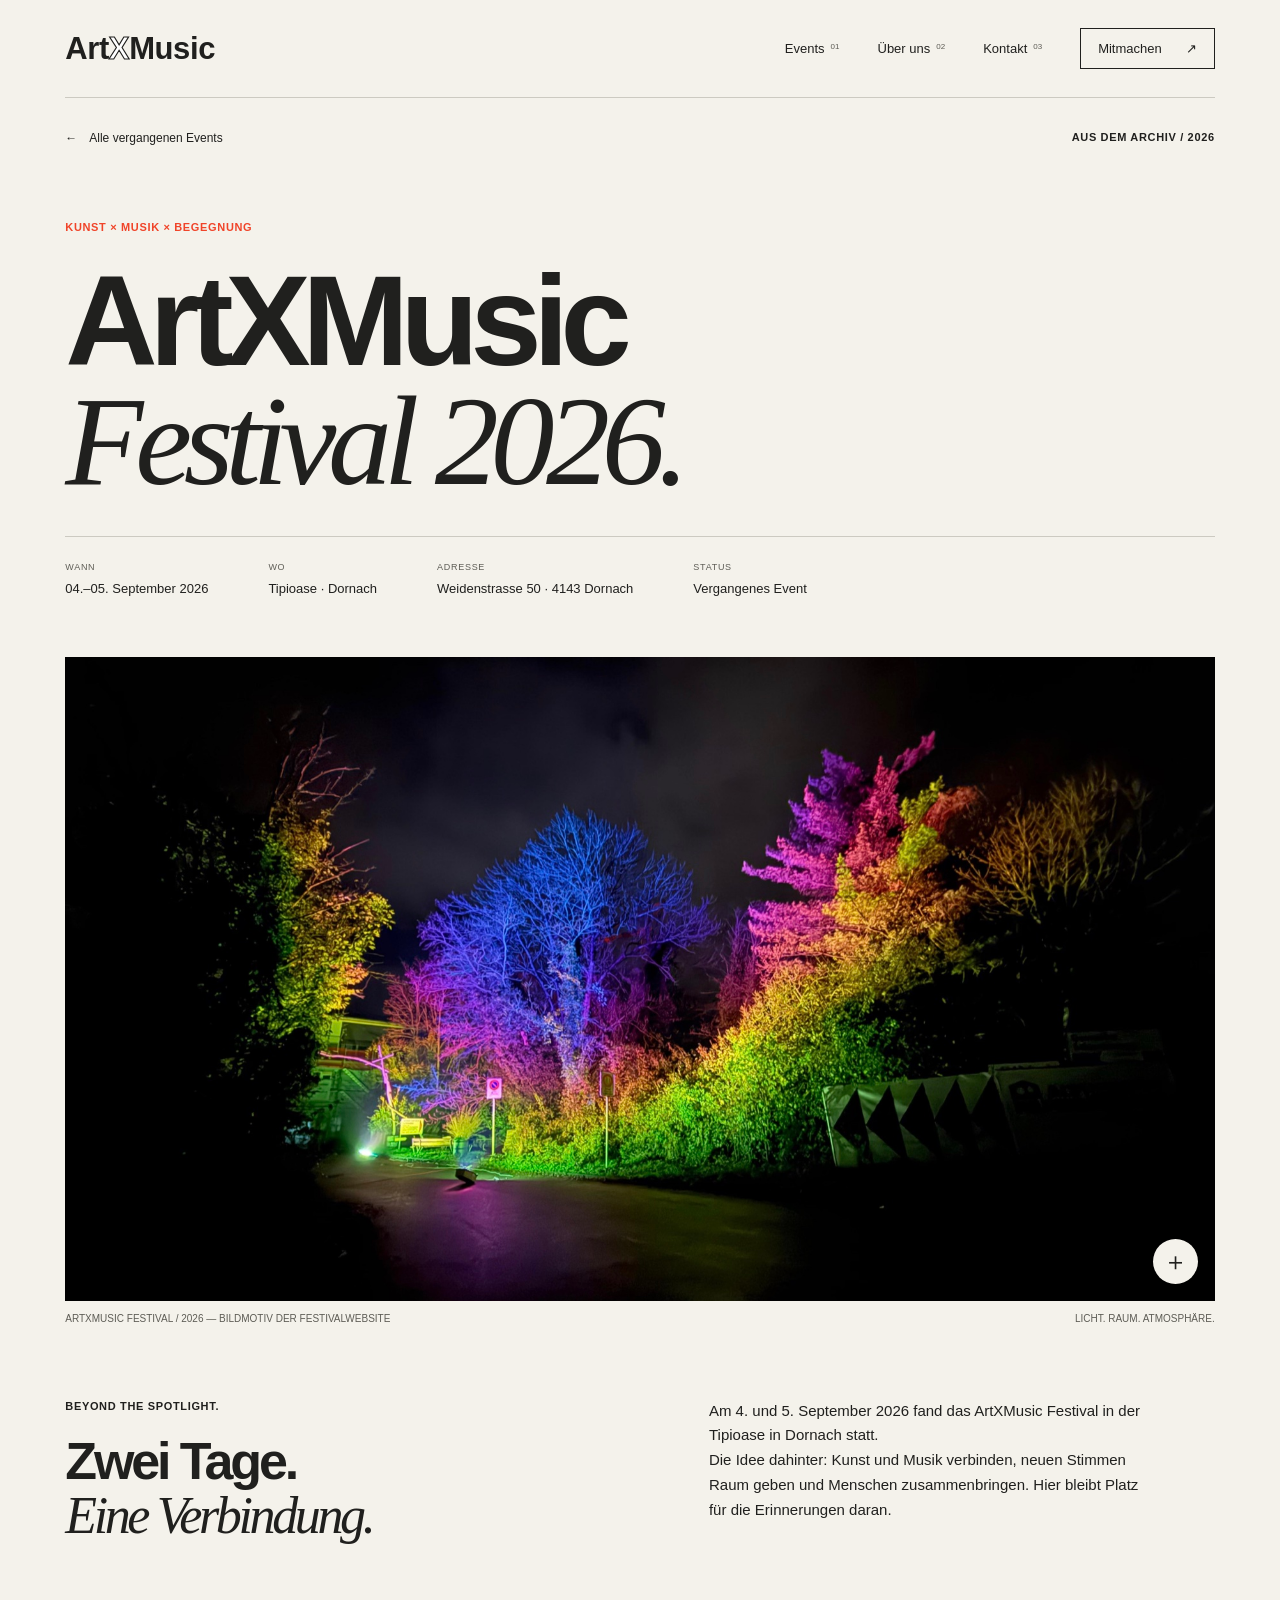
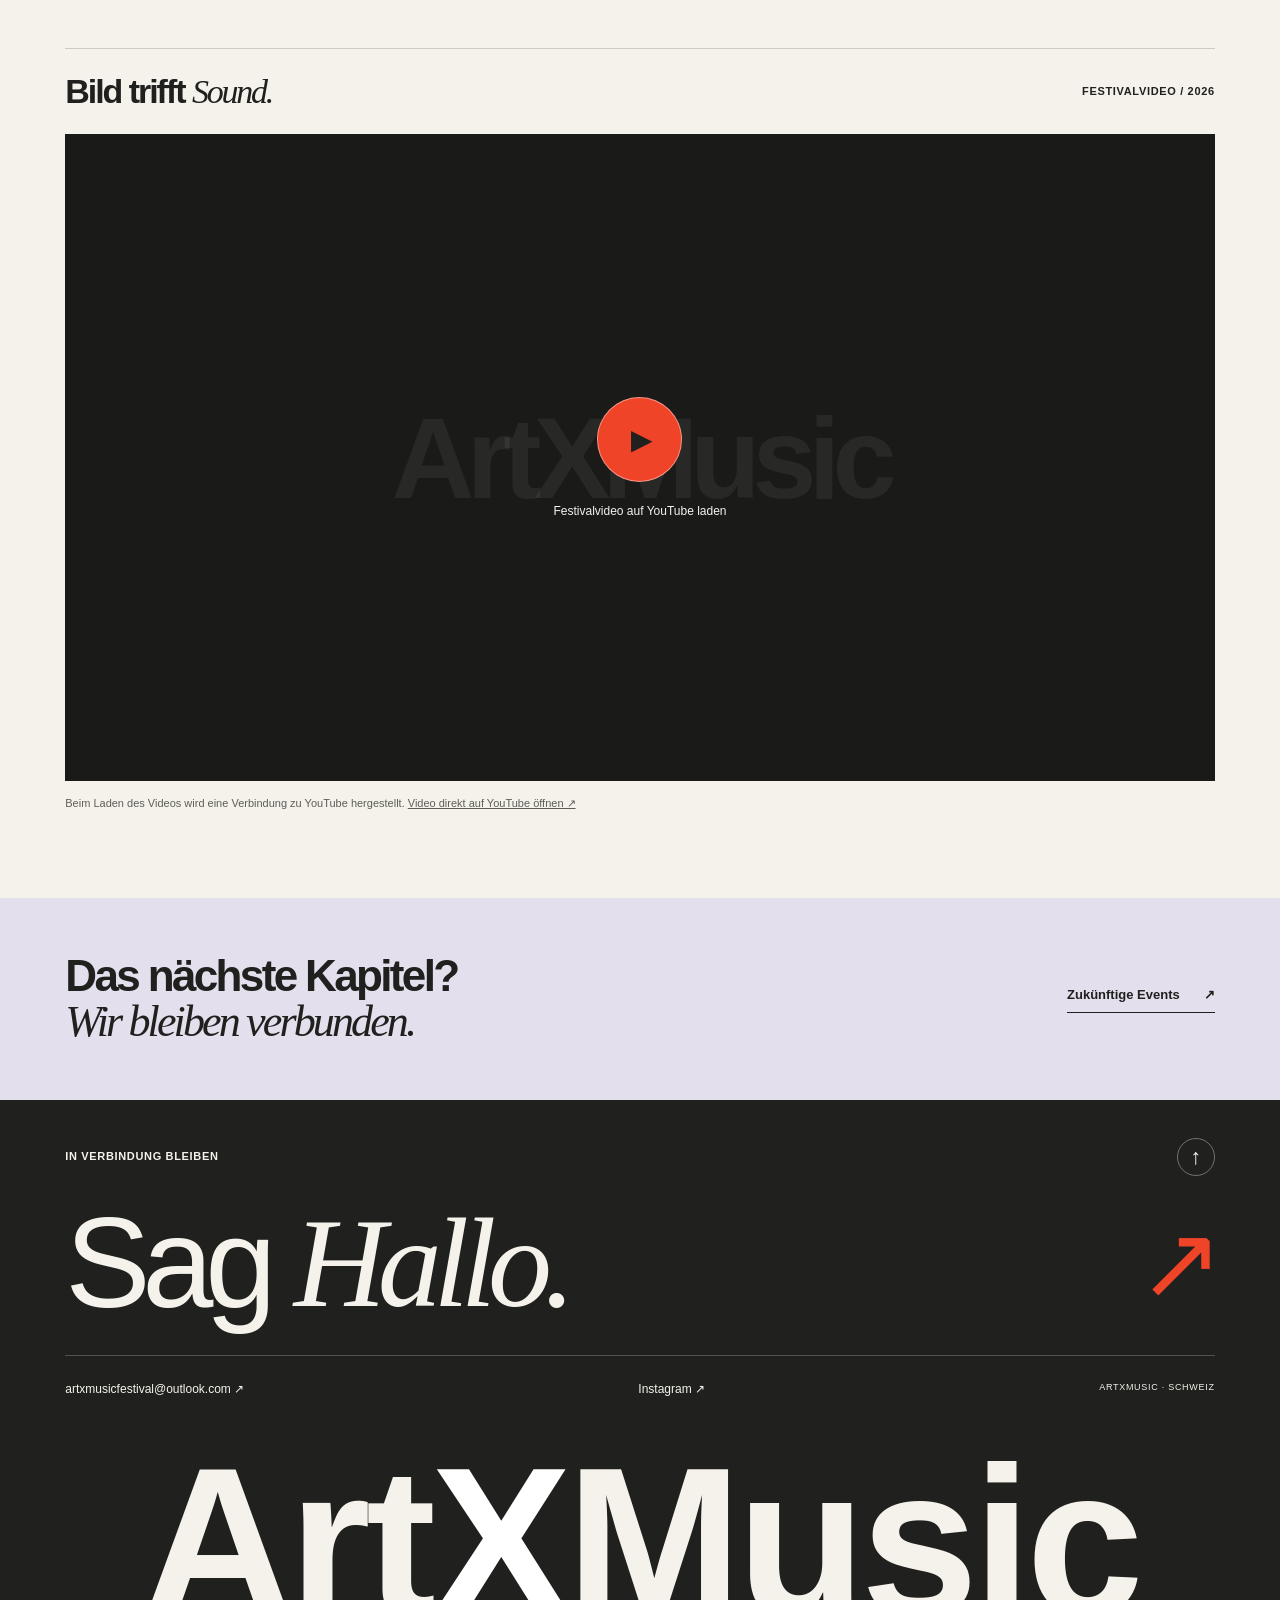
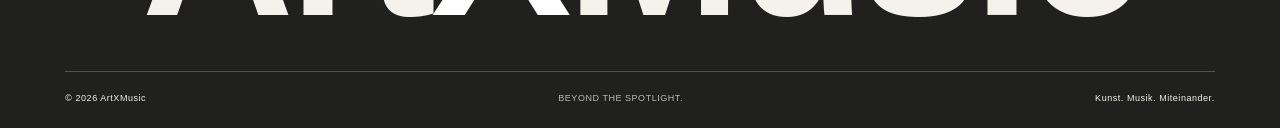
==== festival-2026.html @ 47f28bb2 "Add files via upload" ====
<!doctype html>
<html lang="de">
<head>
  <meta charset="UTF-8">
  <meta name="viewport" content="width=device-width, initial-scale=1">
  <meta name="theme-color" content="#f4f2eb">
  <meta name="description" content="Der Rückblick auf das ArtXMusic Festival vom 4.–5. September 2026 in der Tipioase in Dornach. Kunst, Musik und Begegnung.">
  <title>Festival 2026 — Rückblick · ArtXMusic</title>
  <link rel="icon" href="assets/favicon.svg" type="image/svg+xml">
  <link rel="stylesheet" href="styles.css">
  <script src="app.js" defer></script>
</head>
<body>
  <a class="skip-link" href="#main">Zum Inhalt</a>
  <header class="site-header"><a class="wordmark" href="index.html" aria-label="ArtXMusic – zur Startseite">Art<span class="brand-x">X</span>Music</a><button class="menu-toggle" aria-controls="navigation" aria-expanded="false"><span>Menü</span><span aria-hidden="true">＋</span></button><nav id="navigation" aria-label="Hauptnavigation"><a href="index.html#events">Events<span class="nav-number">01</span></a><a href="index.html#verein">Über uns<span class="nav-number">02</span></a><a href="#kontakt">Kontakt<span class="nav-number">03</span></a><a class="nav-cta" href="index.html#mitmachen">Mitmachen <span aria-hidden="true">↗</span></a></nav></header>
  <main id="main">
    <div class="page-width"><div class="event-detail-header"><a class="back-link" href="index.html#vergangene-events"><span aria-hidden="true">←</span> Alle vergangenen Events</a><span class="eyebrow">AUS DEM ARCHIV / 2026</span></div><section class="detail-hero" aria-labelledby="festival-title"><span class="eyebrow">KUNST × MUSIK × BEGEGNUNG</span><h1 id="festival-title">ArtXMusic<br><span class="serif-word">Festival 2026.</span></h1><dl class="detail-meta"><div><dt>WANN</dt><dd>04.–05. September 2026</dd></div><div><dt>WO</dt><dd>Tipioase · Dornach</dd></div><div><dt>ADRESSE</dt><dd>Weidenstrasse 50 · 4143 Dornach</dd></div><div><dt>STATUS</dt><dd>Vergangenes Event</dd></div></dl></section>
    <figure><button class="detail-image" data-open-photo aria-label="Festivalmotiv vergrößern"><img src="assets/festival-2026.jpg" alt="Bäume in farbigem Licht – Bildmotiv der bisherigen Festivalwebsite" width="1800" height="1009" fetchpriority="high"><span class="image-arrow" aria-hidden="true">＋</span></button><figcaption class="image-caption"><span>ARTXMUSIC FESTIVAL / 2026 — BILDMOTIV DER FESTIVALWEBSITE</span><span>LICHT. RAUM. ATMOSPHÄRE.</span></figcaption></figure>
    <section class="detail-intro" aria-labelledby="memory-title"><div><span class="eyebrow">BEYOND THE SPOTLIGHT.</span><h2 id="memory-title">Zwei Tage.<br><span class="serif-word">Eine Verbindung.</span></h2></div><div><p>Am 4. und 5. September 2026 fand das ArtXMusic Festival in der Tipioase in Dornach statt.</p><p>Die Idee dahinter: Kunst und Musik verbinden, neuen Stimmen Raum geben und Menschen zusammenbringen. Hier bleibt Platz für die Erinnerungen daran.</p></div></section>
    <section class="video-section" aria-labelledby="video-title"><div class="video-heading"><h2 id="video-title">Bild trifft <span class="serif-word">Sound.</span></h2><span class="eyebrow">FESTIVALVIDEO / 2026</span></div><div class="video-shell"><button class="video-play" data-load-video><span class="play-circle" aria-hidden="true">▶</span><span>Festivalvideo auf YouTube laden</span></button></div><p class="video-privacy">Beim Laden des Videos wird eine Verbindung zu YouTube hergestellt. <a href="https://www.youtube.com/watch?v=p3mfjIPnBfQ" target="_blank" rel="noopener noreferrer"><u>Video direkt auf YouTube öffnen ↗</u></a></p></section></div>
    <section class="event-next"><div class="page-width"><h2>Das nächste Kapitel?<br><span class="serif-word">Wir bleiben verbunden.</span></h2><a class="text-link" href="index.html#events">Zukünftige Events <span aria-hidden="true">↗</span></a></div></section>
  </main>
  <footer class="site-footer" id="kontakt"><div class="page-width"><div class="footer-top"><span class="eyebrow">IN VERBINDUNG BLEIBEN</span><a href="#main" class="back-top" aria-label="Zurück nach oben">↑</a></div><a class="footer-email" href="mailto:artxmusicfestival@outlook.com">Sag <span class="serif-word">Hallo.</span><span aria-hidden="true">↗</span></a><div class="footer-links"><a href="mailto:artxmusicfestival@outlook.com">artxmusicfestival@outlook.com ↗</a><a href="https://www.instagram.com/artxmusicfestival/" target="_blank" rel="noopener noreferrer">Instagram ↗</a><span>ARTXMUSIC · SCHWEIZ</span></div><div class="footer-brand" aria-hidden="true">Art<span>X</span>Music</div><div class="footer-bottom"><span>© 2026 ArtXMusic</span><span>BEYOND THE SPOTLIGHT.</span><span>Kunst. Musik. Miteinander.</span></div></div></footer>
  <dialog class="lightbox" id="photo-lightbox" aria-label="Vergrößertes Festivalmotiv"><button class="lightbox-close" data-close-photo aria-label="Bildansicht schließen">×</button><img src="assets/festival-2026.jpg" alt="Blau, pink und grün beleuchtete Bäume bei Nacht"><p>Bildmotiv der bisherigen ArtXMusic-Festivalwebsite · 2026</p></dialog>
</body>
</html>
---- styles.css ----
@font-face{font-family:Editorial;src:local('Georgia');font-display:swap}
:root{--paper:#f4f2eb;--ink:#20201e;--accent:#f04429;--line:#cccac1;--muted:#5e5d56;--lavender:#e3dfec;--gutter:clamp(22px,5.1vw,88px)}
*{box-sizing:border-box}html{scroll-behavior:smooth;scroll-padding-top:100px}body{margin:0;background:var(--paper);color:var(--ink);font-family:Arial,Helvetica,sans-serif;-webkit-font-smoothing:antialiased}a{color:inherit;text-decoration:none}button{font:inherit;color:inherit;cursor:pointer}img{display:block;width:100%;height:auto}button,a,summary{-webkit-tap-highlight-color:transparent}a:focus-visible,button:focus-visible,summary:focus-visible{outline:3px solid var(--accent);outline-offset:6px}::selection{background:var(--accent);color:var(--paper)}[hidden]{display:none!important}button{border:0;background:none}h1,h2,h3,h4,p,figure{margin:0}p{line-height:1.65}button,summary{touch-action:manipulation}section[id],footer[id]{scroll-margin-top:20px}.page-width{width:calc(100% - var(--gutter)*2);max-width:1520px;margin-inline:auto}.section-space{padding-block:95px}.eyebrow,.small-note,.hero-eyebrow,.hero-footer,.art-coordinate,.event-tag,.team-caption,.footer-bottom,.footer-links,.instagram-note span{font-size:11px;line-height:1.4;letter-spacing:.06em}.eyebrow{font-weight:600}.small-note{color:var(--muted);letter-spacing:0;font-size:12px}.serif-word{font-family:Georgia,'Times New Roman',serif;font-style:italic;font-weight:400;letter-spacing:-.065em}.site-header{height:98px;display:flex;align-items:center;justify-content:space-between;margin-inline:var(--gutter);border-bottom:1px solid var(--line);position:relative;z-index:10}.wordmark{font-size:31px;font-weight:800;letter-spacing:-.4px;display:inline-block;white-space:nowrap}.brand-x{font:inherit;color:#fff;letter-spacing:inherit;margin:0;-webkit-text-stroke:1.15px var(--ink)}.brand-dot{font-size:11px;align-self:flex-start;letter-spacing:0;margin-left:4px;margin-top:5px}.site-header nav{display:flex;gap:38px;align-items:center;font-size:13px}.site-header nav>a{display:flex;align-items:center;gap:6px}.site-header nav>a:not(.nav-cta):hover{color:var(--accent)}.nav-number{font-size:8px;align-self:flex-start;color:var(--muted);padding-top:1px}.site-header .nav-cta{border:1px solid var(--ink);padding:12px 17px;gap:24px}.nav-cta:hover{background:var(--ink);color:var(--paper)}.menu-toggle{display:none}.skip-link{position:fixed;z-index:100;background:var(--ink);color:var(--paper);padding:15px;top:-100px;left:20px}.skip-link:focus{top:15px}.hero{padding-top:29px}.hero-eyebrow{display:flex;align-items:center;gap:8px;font-size:10px}.status-dot{width:7px;height:7px;background:var(--accent);border-radius:50%}.hero-location{margin-left:auto;letter-spacing:.07em;font-size:9px}.hero-grid{display:grid;grid-template-columns:1.1fr 1fr;gap:40px;padding-top:28px;padding-bottom:43px;align-items:center;min-height:610px}.hero h1{font-size:clamp(82px,8.6vw,138px);line-height:.87;font-weight:800;letter-spacing:-.065em}.hero h1 .serif-word{font-size:1.08em;line-height:1.04;display:inline-block}.hero-copy>p{font-size:15px;margin-block:27px 25px;line-height:1.6}.text-link{display:inline-flex;align-items:center;gap:24px;font-size:13px;font-weight:600;padding:0 0 7px;border-bottom:1px solid var(--ink);line-height:1.6}.text-link:hover{color:var(--accent);border-color:var(--accent)}.arrow-circle{width:31px;height:31px;border:1px solid;border-radius:50%;display:flex;align-items:center;justify-content:center;font-size:19px;font-weight:400}.hero-art{height:506px;position:relative;isolation:isolate;margin-right:4px}.art-cross{position:absolute;inset:1% 6% 2% 1%;z-index:-1}.art-cross:before,.art-cross:after{content:'';position:absolute;top:40%;left:-4%;width:108%;height:24%;background:#fff;transform:rotate(45deg)}.art-cross:after{transform:rotate(-45deg)}.hero-photo{position:absolute;width:76%;height:66%;left:13%;top:12%;transform:rotate(7deg);box-shadow:0 10px 20px #00000012;background:#111;overflow:hidden}.hero-photo img{height:100%;object-fit:cover;object-position:59%;filter:saturate(.82)}.hero-photo figcaption{position:absolute;bottom:14px;left:16px;color:#fff;font-size:9px;letter-spacing:.12em}.art-coordinate{position:absolute;font-size:8px;letter-spacing:.09em}.coordinate-top{top:0;right:16px}.coordinate-bottom{bottom:5px;left:10px}.art-note{position:absolute;right:4%;bottom:7%;font-family:Georgia,serif;font-style:italic;font-size:20px;line-height:1.2;transform:rotate(-8deg)}.round-stamp{position:absolute;left:0;bottom:8%;background:var(--paper);border:1px solid var(--ink);width:120px;height:120px;border-radius:50%;display:flex;flex-direction:column;align-items:center;justify-content:center;transform:rotate(-15deg);gap:1px}.round-stamp span{font-size:9px;letter-spacing:.12em}.round-stamp strong{font-size:48px;line-height:1;font-weight:400}.hero-footer{border-top:1px solid var(--line);padding:18px 0 23px;display:flex;align-items:center;justify-content:space-between;font-size:9px}.hero-footer>a{font-size:11px;letter-spacing:0;display:flex;gap:25px}.hero-footer>a span{font-size:17px}.manifesto-strip{background:var(--accent);padding:20px 0;overflow:hidden}.manifesto-strip>div{display:flex;align-items:center;justify-content:space-around;gap:28px;width:max-content;min-width:100%;padding-inline:25px}.manifesto-strip span{font-weight:700;letter-spacing:-.035em;font-size:clamp(19px,2.1vw,32px);white-space:nowrap}.manifesto-strip .strip-x{font-size:38px;font-weight:400;line-height:.8}.section-topline{display:flex;justify-content:space-between;align-items:center;margin-bottom:33px}.section-heading{display:flex;justify-content:space-between;align-items:center;margin-bottom:40px;gap:20px}h2{font-size:clamp(42px,4.9vw,76px);line-height:1.04;letter-spacing:-.06em;font-weight:600}.section-heading h2{max-width:850px}.small-cross{font-size:95px;color:var(--accent);font-weight:400;line-height:.5}.event-tabs{display:flex;border-bottom:1px solid var(--line);gap:37px}.event-tabs button{padding:18px 0 18px;font-size:14px;color:var(--muted);position:relative;display:flex;align-items:center;gap:20px}.event-tabs button[aria-selected=true]{color:var(--ink)}.event-tabs button[aria-selected=true]:after{content:'';height:3px;background:var(--accent);left:0;right:0;position:absolute;bottom:-2px}.count{font-size:10px;border:1px solid var(--line);padding:3px 5px}.future-panel{display:grid;grid-template-columns:140px 1fr auto;align-items:center;gap:30px;padding:48px 0 0;min-height:270px}.future-mark{font-size:120px;color:var(--accent);line-height:1;font-weight:400}.future-copy h3{font-size:34px;letter-spacing:-.04em;margin:10px 0 12px;font-weight:500}.future-copy p{font-size:14px;color:var(--muted);margin-bottom:19px}.future-copy .text-link{font-size:12px}.instagram-note{font-size:12px;align-self:end;padding-bottom:7px;border-bottom:1px solid var(--line);margin-bottom:1px}.instagram-note span{display:block;font-size:9px;margin-bottom:9px;color:var(--muted)}.instagram-note:hover{color:var(--accent)}.event-card{display:grid;grid-template-columns:1.5fr 1fr;gap:6%;padding-top:35px;align-items:center}.event-image{position:relative;display:block;overflow:hidden}.event-image img{aspect-ratio:1.7;object-fit:cover;transition:transform .5s}.event-image:hover img{transform:scale(1.035)}.event-tag{position:absolute;top:16px;left:16px;background:var(--paper);padding:8px 10px;font-size:9px}.image-arrow{position:absolute;bottom:17px;right:17px;background:var(--accent);border-radius:50%;width:45px;height:45px;display:grid;place-items:center;font-size:25px}.event-card-copy .eyebrow{font-size:10px}.event-card-copy h3{font-size:clamp(35px,4.1vw,65px);letter-spacing:-.055em;line-height:1.05;margin:18px 0}.event-card-copy p{font-size:14px;color:var(--muted);margin-bottom:22px}.about-section{background:var(--lavender)}.about-grid{display:grid;grid-template-columns:1fr 1fr;gap:13%;margin-top:65px}.about-grid h2{font-size:clamp(48px,6.4vw,100px);line-height:1.02}.about-copy{position:relative;padding-top:10px}.about-symbol{position:absolute;right:0;top:-20px;font-size:77px;line-height:.5;color:var(--accent)}.about-copy .lead{font-size:24px;letter-spacing:-.025em;line-height:1.35;max-width:380px;margin-bottom:25px}.about-copy>p:not(.lead){font-size:14px;margin-bottom:16px;max-width:440px}.about-copy .text-link{margin-top:13px}.team-intro{margin-top:95px;padding-top:23px;border-top:1px solid #bcb7c6;display:flex;justify-content:space-between;align-items:center;gap:20px;margin-bottom:30px}.team-intro h3{font-size:25px;letter-spacing:-.04em;font-weight:500}.team-intro h3 span{margin-left:10px;color:var(--accent)}.team-grid{display:grid;grid-template-columns:repeat(3,1fr);gap:30px}.portrait{position:relative;overflow:hidden;background:#d0ccd7}.portrait img{height:370px;object-fit:cover;filter:grayscale(1);transition:filter .35s,transform .5s}.team-card:hover .portrait img{filter:grayscale(0);transform:scale(1.015)}.portrait span{position:absolute;bottom:12px;left:14px;color:#fff;font-size:11px;text-shadow:0 1px 4px #000}.team-card h4{font-size:23px;letter-spacing:-.04em;font-weight:500;margin-top:20px}.team-caption{font-size:11px;letter-spacing:.01em;color:#55515b;margin-top:7px}.team-card details{margin-top:20px;border-top:1px solid #bcb7c6}.team-card summary{list-style:none;display:flex;justify-content:space-between;align-items:center;font-size:12px;cursor:pointer;padding:15px 0}.team-card summary::-webkit-details-marker{display:none}.team-card summary span{font-size:20px;font-weight:400}.team-card details[open] summary span{transform:rotate(45deg)}.bio p{font-size:13px;margin-bottom:15px;color:#49464e}.participate-section{padding-block:88px 95px}.participate-label{margin-bottom:35px}.participate-content{display:grid;grid-template-columns:1.4fr 1fr;gap:9%;align-items:center}.participate-content h2{font-size:clamp(42px,4.3vw,69px)}.participate-content p{font-size:15px;margin-bottom:23px;max-width:360px}.solid-button{display:flex;align-items:center;justify-content:space-between;background:var(--accent);color:var(--ink);padding:18px 22px;font-size:13px;font-weight:600;gap:20px;width:fit-content;min-width:280px}.solid-button:hover{background:var(--ink);color:var(--paper)}.solid-button>span{font-size:22px}.membership-link{display:block;font-size:11px;margin-top:19px;text-decoration:underline;text-underline-offset:4px}.site-footer{background:var(--ink);color:var(--paper);padding-top:38px}.footer-top{display:flex;justify-content:space-between;align-items:center}.back-top{border:1px solid #72716c;border-radius:50%;width:38px;height:38px;display:grid;place-items:center;font-size:22px}.back-top:hover{background:var(--accent);border-color:var(--accent)}.footer-email{display:flex;justify-content:space-between;align-items:center;font-size:clamp(62px,10vw,160px);letter-spacing:-.065em;padding:23px 0 28px;border-bottom:1px solid #53534d;line-height:1}.footer-email .serif-word{margin-right:auto;margin-left:.2em}.footer-email>span:last-child{font-family:Arial,sans-serif;color:var(--accent);font-size:.8em;font-style:normal}.footer-links{display:flex;justify-content:space-between;padding-top:25px;font-size:12px;letter-spacing:0;gap:20px}.footer-links>a:hover{color:#ff8b76}.footer-links>span{font-size:9px;letter-spacing:.08em}.footer-brand{font-size:clamp(55px,16.5vw,260px);font-weight:800;letter-spacing:-.025em;line-height:1.12;text-align:center;white-space:nowrap;padding-block:26px 10px}.footer-brand>span{font:inherit;color:#fff;letter-spacing:inherit;margin:0}.footer-bottom{display:flex;justify-content:space-between;gap:15px;padding:20px 0 24px;border-top:1px solid #53534d;font-size:9px}.footer-bottom>span:nth-child(2){color:#bbb9b2}.event-detail-header{display:flex;justify-content:space-between;align-items:center;padding-block:32px}.back-link{font-size:12px;display:inline-flex;gap:12px}.back-link:hover{color:var(--accent)}.detail-hero{padding:40px 0 45px}.detail-hero .eyebrow{color:var(--accent)}.detail-hero h1{font-size:clamp(65px,10vw,155px);letter-spacing:-.065em;line-height:.93;margin:25px 0 35px;font-weight:700}.detail-meta{display:flex;gap:60px;padding-top:25px;border-top:1px solid var(--line)}.detail-meta dt{font-size:9px;letter-spacing:.08em;margin-bottom:9px;color:var(--muted)}.detail-meta dd{margin:0;font-size:13px}.detail-image{width:100%;background:#111;border:0;padding:0;position:relative;display:block}.detail-image img{max-height:720px;object-fit:cover}.detail-image .image-arrow{background:var(--paper);color:var(--ink)}.image-caption{font-size:10px;color:var(--muted);margin-top:12px;display:flex;justify-content:space-between;gap:20px}.detail-intro{display:grid;grid-template-columns:1fr 1fr;gap:12%;padding-block:75px}.detail-intro p{font-size:15px;max-width:440px}.detail-intro .eyebrow{display:block;margin-bottom:20px}.detail-intro h2{font-size:52px}.video-section{padding-top:30px;padding-bottom:85px}.video-heading{display:flex;justify-content:space-between;align-items:center;border-top:1px solid var(--line);padding-block:25px}.video-heading h2{font-size:34px}.video-shell{aspect-ratio:16/9;background:#1a1a19;position:relative;overflow:hidden;display:grid;place-items:center}.video-shell::before{content:'ArtXMusic';position:absolute;font-size:clamp(35px,9vw,130px);letter-spacing:-.07em;font-weight:800;color:#ffffff10;white-space:nowrap}.video-play{position:relative;z-index:1;color:var(--paper);display:flex;align-items:center;flex-direction:column;gap:22px;padding:25px}.play-circle{width:85px;height:85px;border:1px solid #ffffff70;border-radius:50%;display:grid;place-items:center;background:var(--accent);color:var(--ink);font-size:28px;padding-left:5px;transition:transform .2s}.video-play:hover .play-circle{transform:scale(1.08)}.video-play>span:last-child{font-size:12px}.video-shell iframe{width:100%;height:100%;position:absolute;inset:0;border:0}.video-privacy{font-size:11px;color:var(--muted);margin-top:13px;line-height:1.7}.event-next{background:var(--lavender);padding-block:55px}.event-next .page-width{display:flex;align-items:center;justify-content:space-between;gap:30px}.event-next h2{font-size:44px}.lightbox{width:95vw;max-width:1700px;padding:55px 20px 20px;background:var(--ink);border:0;color:var(--paper)}.lightbox::backdrop{background:#10100fea}.lightbox img{max-height:80vh;object-fit:contain}.lightbox-close{position:absolute;right:20px;top:10px;color:var(--paper);font-size:30px;min-height:40px;min-width:40px}.lightbox p{font-size:11px;margin-top:12px}.lightbox-close:hover{color:var(--accent)}
@media(min-width:1600px){.hero-grid{min-height:710px}.hero-art{height:580px}.hero h1{font-size:155px}.portrait img{height:440px}}
@media(max-width:1050px){.site-header nav{gap:24px}.hero-grid{gap:20px;min-height:565px}.hero-art{height:440px}.hero h1{font-size:9.6vw}.hero-location{font-size:8px}.round-stamp{width:100px;height:100px;left:-8px}.round-stamp span{font-size:8px}.round-stamp strong{font-size:36px}.hero-copy>p{font-size:14px}.art-note{font-size:18px}.future-panel{grid-template-columns:90px 1fr;gap:25px}.future-mark{font-size:90px}.instagram-note{grid-column:2;justify-self:start;margin-top:0}.portrait img{height:300px}.about-grid{gap:8%}.about-copy .lead{font-size:22px;max-width:300px}.about-symbol{top:-38px}.participate-content{gap:7%}.solid-button{min-width:250px}.team-grid{gap:22px}.section-space{padding-block:75px}.detail-hero h1{font-size:12vw}}
@media(max-width:720px){html{scroll-padding-top:20px}.site-header{height:78px}.wordmark{font-size:27px}.brand-x{font-size:inherit}.menu-toggle{display:flex;gap:20px;align-items:center;font-size:12px;padding:10px 0 10px 10px}.menu-toggle>span:last-child{font-size:24px}.site-header nav{display:none;position:absolute;left:calc(-1*var(--gutter));right:calc(-1*var(--gutter));top:77px;background:var(--paper);padding:20px var(--gutter) 30px;border-bottom:1px solid var(--line);box-shadow:0 12px 20px #0000000a}.site-header nav.is-open{display:flex;align-items:stretch;flex-direction:column;gap:0}.site-header nav>a{padding:17px 0;font-size:20px;justify-content:space-between;border-bottom:1px solid var(--line)}.site-header nav>a.nav-cta{padding:14px;margin-top:20px;font-size:15px;border:1px solid}.hero{padding-top:22px}.hero-location{display:none}.hero-eyebrow{font-size:9px}.hero-grid{display:flex;flex-direction:column;align-items:stretch;gap:0;padding-top:28px;padding-bottom:19px}.hero h1{font-size:clamp(80px,17vw,122px);line-height:.87}.hero-copy>p{margin:23px 0 19px;font-size:14px}.hero-copy .text-link{font-size:12px;gap:20px}.hero-art{height:385px;margin:35px 0 5px;width:100%;max-width:470px;align-self:center}.hero-photo{height:66%;width:74%;top:12%;left:15%}.art-cross{inset:0 8%}.coordinate-top{right:5px}.coordinate-bottom{left:0;font-size:7px}.art-note{bottom:5%;right:5%;font-size:19px}.round-stamp{bottom:10%;left:2%;width:95px;height:95px}.hero-footer{font-size:8px;padding:15px 0 18px;gap:14px;line-height:1.5}.hero-footer>a{font-size:10px;gap:10px}.hero-edition{display:none}.manifesto-strip{padding:18px 0}.manifesto-strip span{font-size:21px}.manifesto-strip>div{justify-content:flex-start;gap:25px}.manifesto-strip .strip-x{font-size:30px}.section-space{padding-block:55px}.section-topline{margin-bottom:28px}.section-topline>.small-note{display:none}h2{font-size:43px}.section-heading h2{max-width:85%;line-height:1.08}.section-heading h2 .serif-word{display:block}.section-heading{margin-bottom:25px}.small-cross{font-size:70px}.event-tabs{gap:25px}.event-tabs button{font-size:12px;gap:10px;padding-block:17px}.future-panel{padding-top:33px;grid-template-columns:48px 1fr;gap:18px;align-items:start}.future-mark{font-size:57px;margin-top:12px}.future-copy h3{font-size:28px}.future-copy p{font-size:13px}.future-copy .eyebrow{font-size:9px}.instagram-note{font-size:11px;margin-top:9px}.event-card{grid-template-columns:1fr;gap:24px;padding-top:27px}.event-card-copy h3{font-size:43px;margin-block:13px}.event-card-copy h3 br{display:none}.event-card-copy h3 .serif-word{margin-left:.15em}.event-card-copy p{font-size:13px;margin-bottom:15px}.event-card-copy .eyebrow{font-size:9px}.about-grid{grid-template-columns:1fr;gap:40px;margin-top:25px}.about-grid h2{font-size:64px}.about-copy{padding-top:0;max-width:480px}.about-copy .lead{font-size:24px;max-width:85%}.about-symbol{top:-3px;right:0;font-size:65px}.about-copy>p:not(.lead){font-size:14px}.team-intro{margin-top:55px;margin-bottom:25px;display:block}.team-intro h3{font-size:24px}.team-intro>.small-note{display:block;margin-top:9px;font-size:11px}.team-grid{grid-template-columns:1fr;gap:35px}.portrait img{height:auto;aspect-ratio:1.05;object-position:center 35%}.team-card h4{margin-top:16px;font-size:26px}.team-card details{margin-top:15px}.team-card summary{font-size:13px}.bio p{font-size:14px}.participate-content{grid-template-columns:1fr;gap:26px}.participate-content h2{font-size:43px}.participate-label{margin-bottom:25px}.participate-content p{font-size:14px;max-width:100%}.solid-button{width:100%;font-size:13px;min-width:0}.membership-link{font-size:11px;line-height:1.6}.site-footer{padding-top:25px}.footer-top .eyebrow{font-size:9px}.footer-email{font-size:clamp(58px,13vw,90px);padding-block:28px}.footer-links{flex-direction:column;gap:15px;font-size:12px}.footer-links>span{margin-top:7px}.footer-brand{font-size:16.5vw;padding-top:28px;padding-bottom:20px}.footer-bottom{font-size:8px;gap:18px}.footer-bottom>span:last-child{display:none}.detail-hero{padding:28px 0 20px}.event-detail-header{padding-block:25px}.back-link{font-size:11px}.event-detail-header>.eyebrow{font-size:9px}.detail-hero h1{font-size:16vw;margin:23px 0 27px}.detail-meta{gap:25px;flex-wrap:wrap}.detail-meta dd{font-size:12px;line-height:1.5}.detail-meta dt{font-size:8px}.detail-image img{aspect-ratio:1;object-position:55%}.image-caption{font-size:9px;line-height:1.5}.image-caption>span:last-child{display:none}.detail-intro{grid-template-columns:1fr;gap:25px;padding-block:45px}.detail-intro h2{font-size:43px}.detail-intro p{font-size:14px}.video-section{padding-top:10px;padding-bottom:50px}.video-heading h2{font-size:29px}.video-heading .eyebrow{font-size:8px}.play-circle{height:65px;width:65px;font-size:22px}.video-play{gap:12px}.video-play>span:last-child{font-size:11px}.video-privacy{font-size:10px}.event-next .page-width{flex-direction:column;align-items:start;gap:25px}.event-next h2{font-size:36px}.event-next{padding-block:38px}.lightbox{width:100vw;padding:60px 10px 15px}.lightbox img{max-height:70vh}}
@media(prefers-reduced-motion:reduce){html{scroll-behavior:auto}*,*:before,*:after{animation:none!important;transition:none!important}}

/* Team profiles without portraits. */
.team-card{border-top:1px solid #bcb7c6;padding-top:5px}.team-card .bio{padding-top:3px}
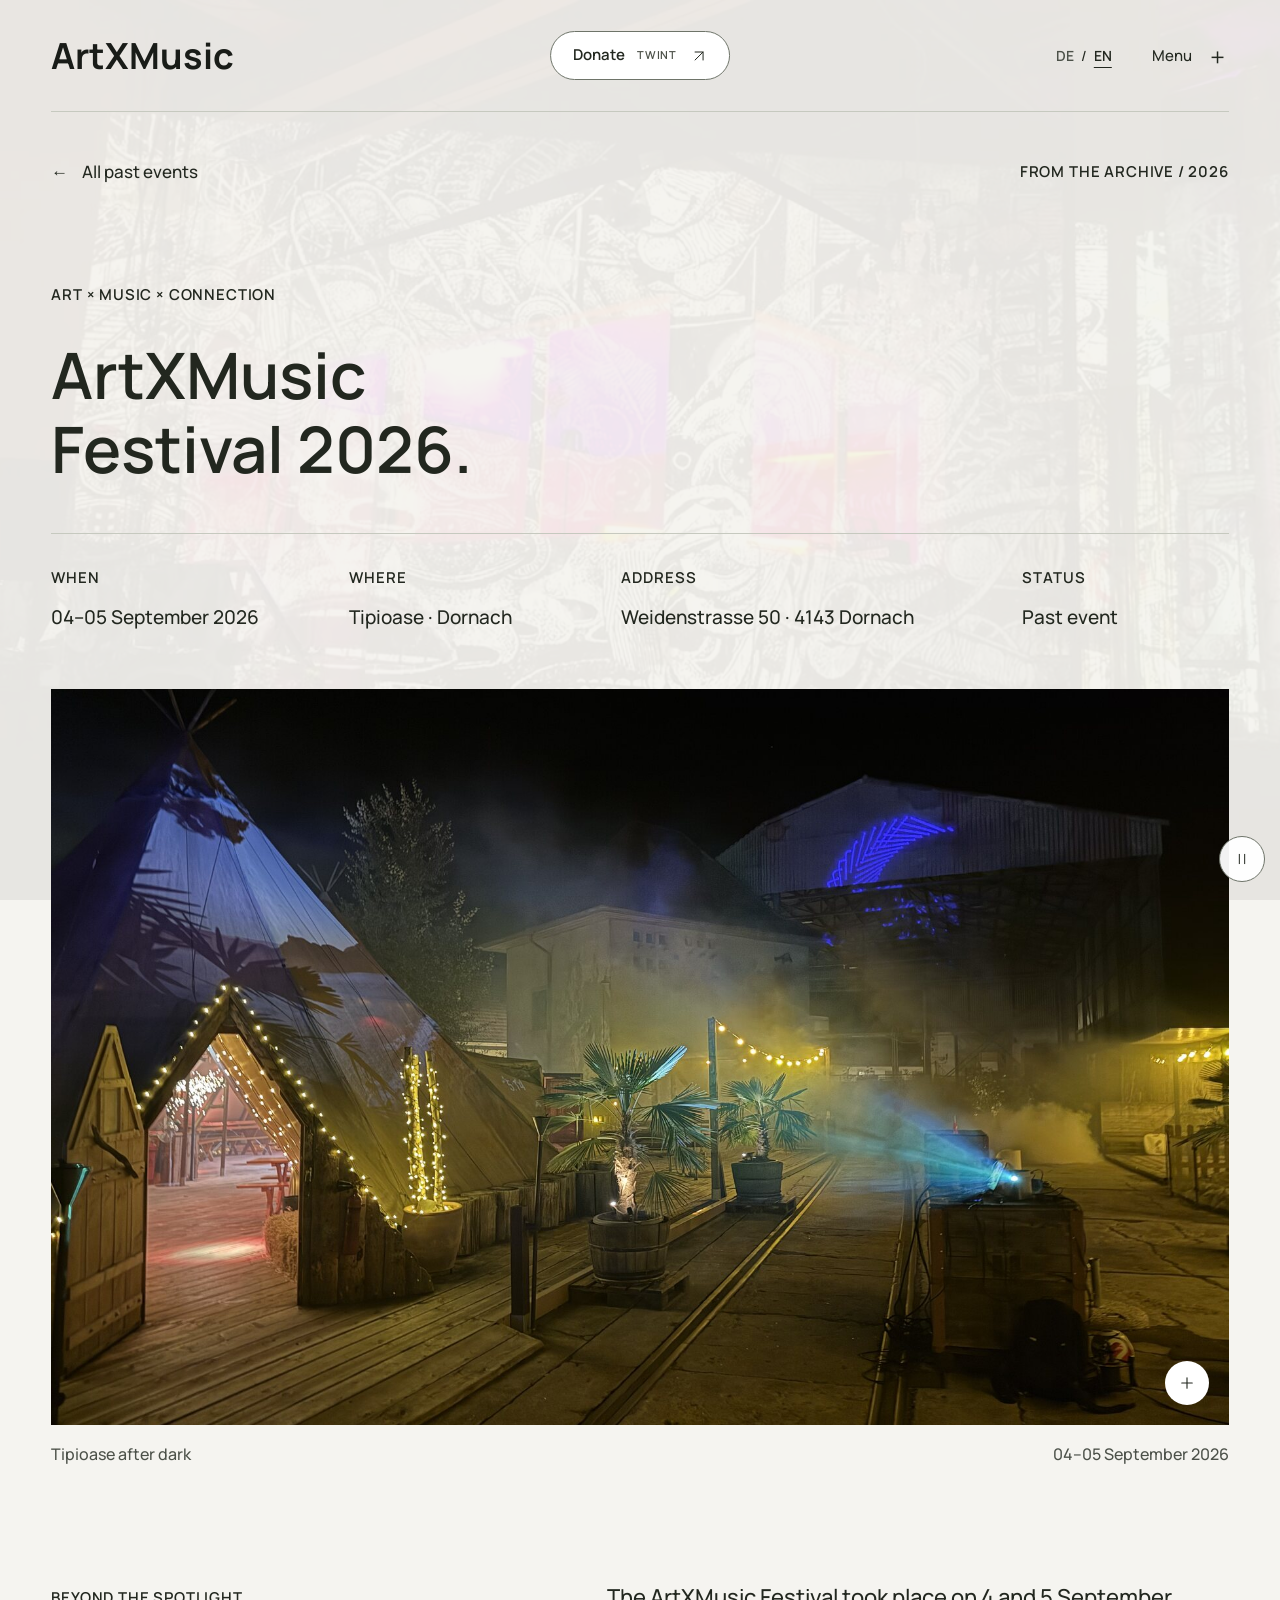
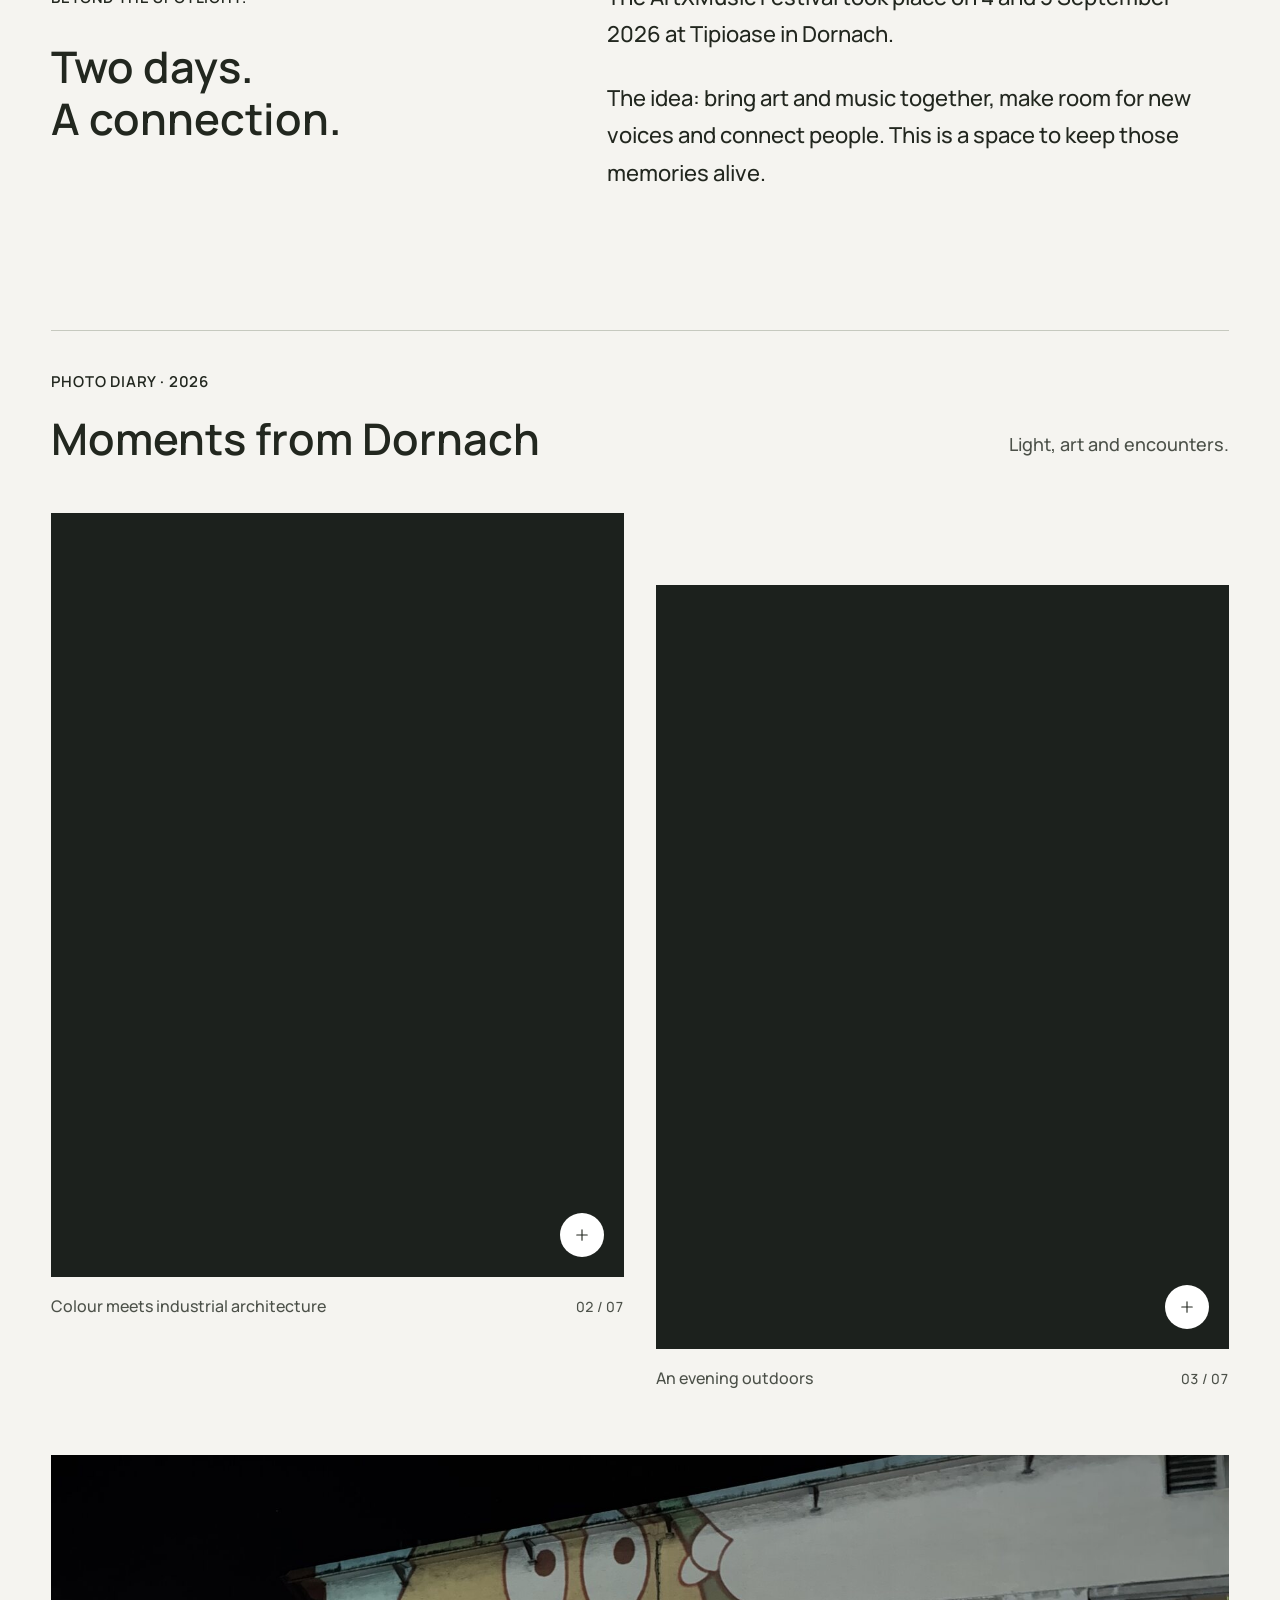
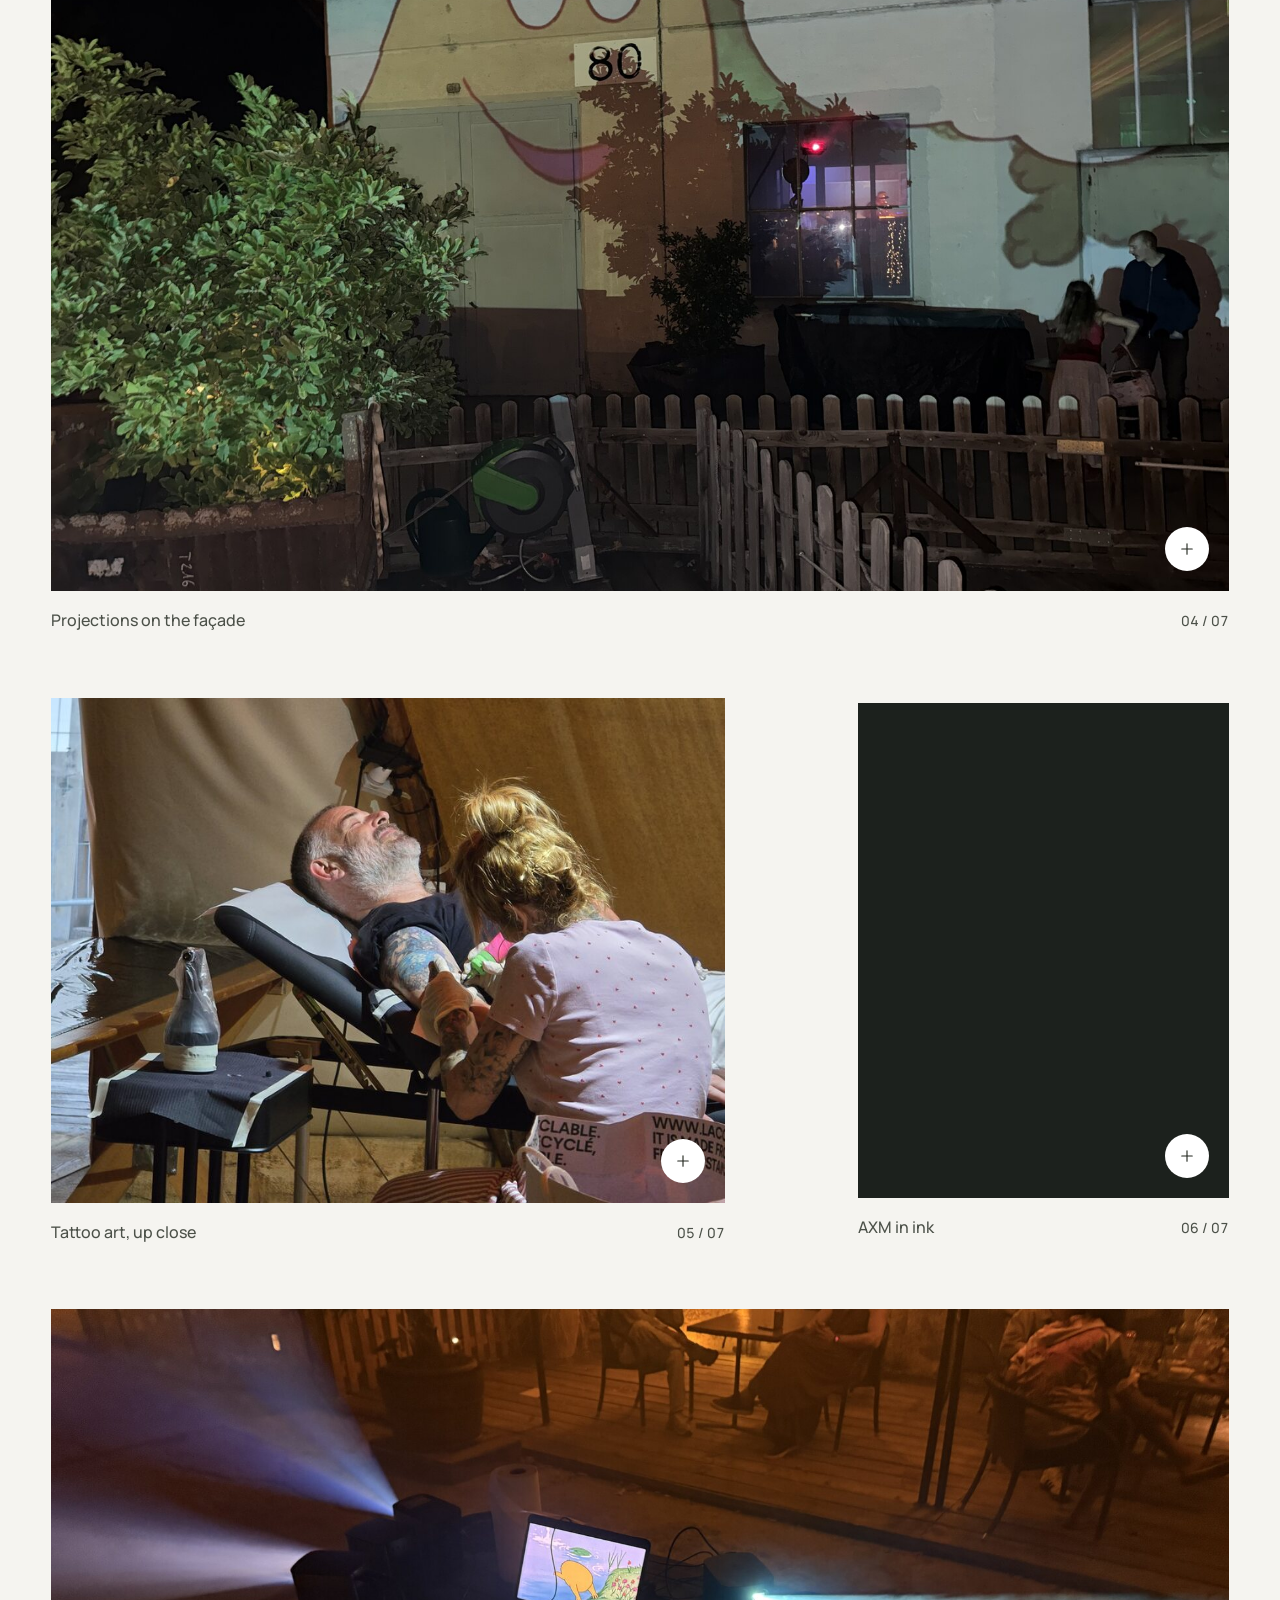
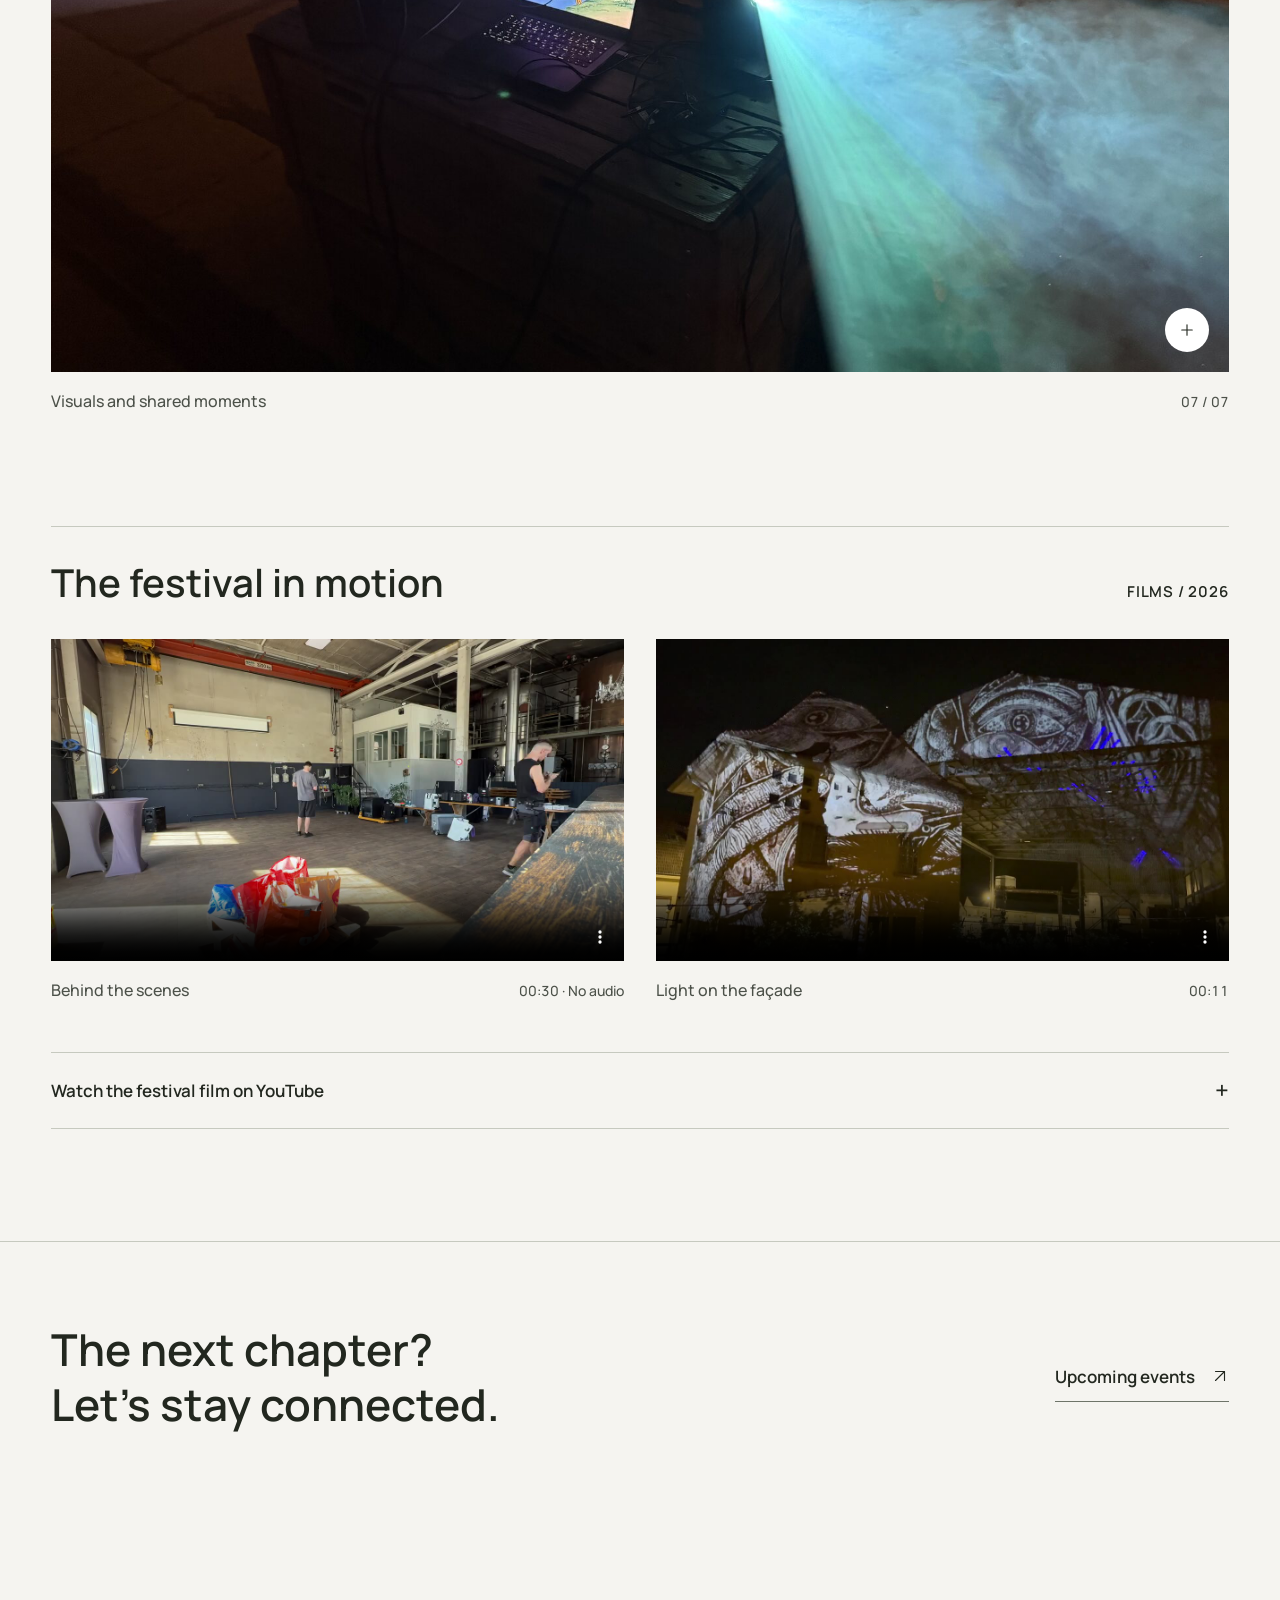
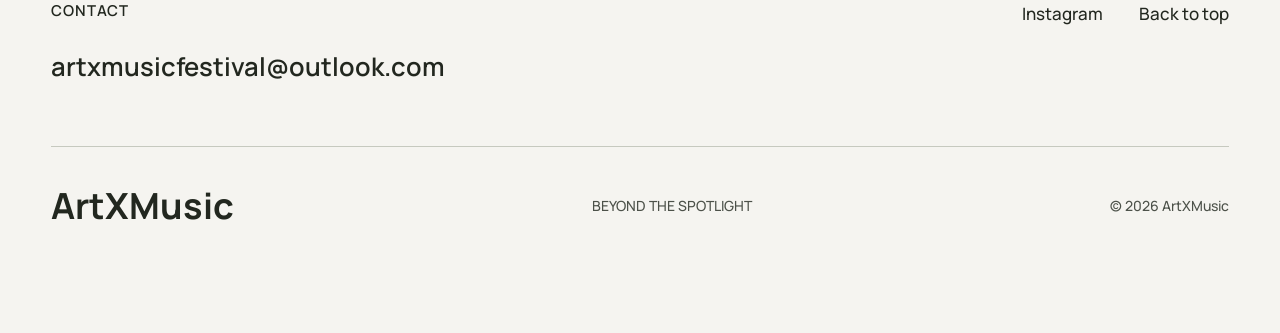
==== commit 24330aa0: "Add files via upload" ====
--- a/festival-2026.html
+++ b/festival-2026.html
@@ -1,26 +1,78 @@
 <!doctype html>
-<html lang="de">
+<html lang="en">
 <head>
   <meta charset="UTF-8">
   <meta name="viewport" content="width=device-width, initial-scale=1">
-  <meta name="theme-color" content="#f4f2eb">
-  <meta name="description" content="Der Rückblick auf das ArtXMusic Festival vom 4.–5. September 2026 in der Tipioase in Dornach. Kunst, Musik und Begegnung.">
-  <title>Festival 2026 — Rückblick · ArtXMusic</title>
+  <meta name="theme-color" content="#f5f4f0">
+  <meta name="description" content="A look back at the ArtXMusic Festival on 4–5 September 2026 at Tipioase in Dornach. Art, music and connection." data-i18n-content="t106">
+  <title data-i18n="t070">Festival 2026 — Recap · ArtXMusic</title>
   <link rel="icon" href="assets/favicon.svg" type="image/svg+xml">
-  <link rel="stylesheet" href="styles.css">
-  <script src="app.js" defer></script>
+  <link rel="preload" href="assets/fonts/manrope-latin-variable.woff2" as="font" type="font/woff2" crossorigin>
+  <link rel="stylesheet" href="styles.css?v=20261103-editorial-01">
+  <link rel="stylesheet" href="layout.css?v=20261103-editorial-01">
+  <script src="i18n.js?v=20261103-editorial-01" defer></script>
+  <script src="donations.js?v=20261102-2208" defer></script>
+  <script src="background-video.js?v=20261103-editorial-01" defer></script>
+  <script src="app.js?v=20261103-editorial-01" defer></script>
 </head>
-<body>
-  <a class="skip-link" href="#main">Zum Inhalt</a>
-  <header class="site-header"><a class="wordmark" href="index.html" aria-label="ArtXMusic – zur Startseite">Art<span class="brand-x">X</span>Music</a><button class="menu-toggle" aria-controls="navigation" aria-expanded="false"><span>Menü</span><span aria-hidden="true">＋</span></button><nav id="navigation" aria-label="Hauptnavigation"><a href="index.html#events">Events<span class="nav-number">01</span></a><a href="index.html#verein">Über uns<span class="nav-number">02</span></a><a href="#kontakt">Kontakt<span class="nav-number">03</span></a><a class="nav-cta" href="index.html#mitmachen">Mitmachen <span aria-hidden="true">↗</span></a></nav></header>
+<body id="top">
+  <div class="site-background" aria-hidden="true">
+    <video id="site-background-video" data-background-video autoplay muted loop playsinline preload="none" poster="assets/festival-background-poster.jpg" tabindex="-1">
+      <source data-src="assets/festival-background.mp4" type="video/mp4">
+    </video>
+  </div>
+  <button class="background-toggle" type="button" data-background-toggle aria-controls="site-background-video" hidden>
+    <span data-background-pause hidden><svg class="background-toggle-icon" viewBox="0 0 24 24" fill="none" aria-hidden="true" focusable="false"><path d="M8 5v14M16 5v14"/></svg><span data-i18n="background.pause">Pause background</span></span>
+    <span data-background-play><svg class="background-toggle-icon" viewBox="0 0 24 24" fill="none" aria-hidden="true" focusable="false"><path d="m8 5 11 7-11 7Z"/></svg><span data-i18n="background.play">Play background</span></span>
+  </button>
+
+  <a class="skip-link" href="#main"><span data-i18n="t000">Skip to content</span></a>
+  <header class="site-header">
+<a class="wordmark" href="index.html" aria-label="ArtXMusic — home" data-i18n-aria-label="t092">ArtXMusic</a>
+<a class="header-donate" data-donate href="https://go.twint.ch/1/e/tw?tw=acq.vQNoNnbLTWy0y0OU8Lz0jm_Cxkv4LPFudftPimvvcaQTjJB5cDMrlpiIhuMeUNQD." target="_blank" rel="noopener noreferrer" aria-label="Donate now with TWINT" data-i18n-aria-label="donate.header.label"><span data-i18n="donate.header">Donate</span><span class="donation-provider">TWINT</span><svg class="action-icon" viewBox="0 0 24 24" fill="none" aria-hidden="true" focusable="false"><path d="M6 18 18 6M6 6h12v12"/></svg></a>
+<div class="header-actions">
+<nav id="navigation" aria-label="Main navigation" data-i18n-aria-label="t093">
+<a href="index.html#events">Events</a>
+<a href="index.html#verein"><span data-i18n="t002">About us</span></a>
+<a href="#kontakt"><span data-i18n="t003">Contact</span></a>
+<a class="nav-cta" href="index.html#mitmachen"><span data-i18n="t004">Get involved</span> <svg class="action-icon" viewBox="0 0 24 24" fill="none" aria-hidden="true" focusable="false"><path d="M5 12h14m-6-6 6 6-6 6"/></svg></a>
+</nav>
+<div class="language-switch" role="group" aria-label="Choose language" data-i18n-aria-label="t118"><button type="button" data-language="de" lang="de" aria-label="Switch to German" aria-pressed="false" data-i18n-aria-label="t119">DE</button><span aria-hidden="true">/</span><button type="button" data-language="en" lang="en" aria-label="Switch to English" aria-pressed="true" data-i18n-aria-label="t120">EN</button></div>
+<button class="menu-toggle" aria-controls="navigation" aria-expanded="false"><span><span data-i18n="t001">Menu</span></span><span aria-hidden="true">＋</span></button>
+</div></header>
   <main id="main">
-    <div class="page-width"><div class="event-detail-header"><a class="back-link" href="index.html#vergangene-events"><span aria-hidden="true">←</span> Alle vergangenen Events</a><span class="eyebrow">AUS DEM ARCHIV / 2026</span></div><section class="detail-hero" aria-labelledby="festival-title"><span class="eyebrow">KUNST × MUSIK × BEGEGNUNG</span><h1 id="festival-title">ArtXMusic<br><span class="serif-word">Festival 2026.</span></h1><dl class="detail-meta"><div><dt>WANN</dt><dd>04.–05. September 2026</dd></div><div><dt>WO</dt><dd>Tipioase · Dornach</dd></div><div><dt>ADRESSE</dt><dd>Weidenstrasse 50 · 4143 Dornach</dd></div><div><dt>STATUS</dt><dd>Vergangenes Event</dd></div></dl></section>
-    <figure><button class="detail-image" data-open-photo aria-label="Festivalmotiv vergrößern"><img src="assets/festival-2026.jpg" alt="Bäume in farbigem Licht – Bildmotiv der bisherigen Festivalwebsite" width="1800" height="1009" fetchpriority="high"><span class="image-arrow" aria-hidden="true">＋</span></button><figcaption class="image-caption"><span>ARTXMUSIC FESTIVAL / 2026 — BILDMOTIV DER FESTIVALWEBSITE</span><span>LICHT. RAUM. ATMOSPHÄRE.</span></figcaption></figure>
-    <section class="detail-intro" aria-labelledby="memory-title"><div><span class="eyebrow">BEYOND THE SPOTLIGHT.</span><h2 id="memory-title">Zwei Tage.<br><span class="serif-word">Eine Verbindung.</span></h2></div><div><p>Am 4. und 5. September 2026 fand das ArtXMusic Festival in der Tipioase in Dornach statt.</p><p>Die Idee dahinter: Kunst und Musik verbinden, neuen Stimmen Raum geben und Menschen zusammenbringen. Hier bleibt Platz für die Erinnerungen daran.</p></div></section>
-    <section class="video-section" aria-labelledby="video-title"><div class="video-heading"><h2 id="video-title">Bild trifft <span class="serif-word">Sound.</span></h2><span class="eyebrow">FESTIVALVIDEO / 2026</span></div><div class="video-shell"><button class="video-play" data-load-video><span class="play-circle" aria-hidden="true">▶</span><span>Festivalvideo auf YouTube laden</span></button></div><p class="video-privacy">Beim Laden des Videos wird eine Verbindung zu YouTube hergestellt. <a href="https://www.youtube.com/watch?v=p3mfjIPnBfQ" target="_blank" rel="noopener noreferrer"><u>Video direkt auf YouTube öffnen ↗</u></a></p></section></div>
-    <section class="event-next"><div class="page-width"><h2>Das nächste Kapitel?<br><span class="serif-word">Wir bleiben verbunden.</span></h2><a class="text-link" href="index.html#events">Zukünftige Events <span aria-hidden="true">↗</span></a></div></section>
+    <div class="page-width"><div class="event-detail-header"><a class="back-link" href="index.html#vergangene-events"><span aria-hidden="true">←</span> <span data-i18n="t071">All past events</span></a><span class="eyebrow"><span data-i18n="t072">FROM THE ARCHIVE / 2026</span></span></div><section class="detail-hero" aria-labelledby="festival-title"><span class="eyebrow"><span data-i18n="t073">ART × MUSIC × CONNECTION</span></span><h1 id="festival-title">ArtXMusic<br><span class="title-rest">Festival 2026.</span></h1><dl class="detail-meta"><div><dt><span data-i18n="t074">WHEN</span></dt><dd><span data-i18n="t075">04–05 September 2026</span></dd></div><div><dt><span data-i18n="t076">WHERE</span></dt><dd>Tipioase · Dornach</dd></div><div><dt><span data-i18n="t077">ADDRESS</span></dt><dd>Weidenstrasse 50 · 4143 Dornach</dd></div><div><dt>STATUS</dt><dd><span data-i18n="t078">Past event</span></dd></div></dl></section>
+    <figure class="festival-cover"><button class="detail-image" data-open-photo aria-label="Enlarge photo" data-i18n-aria-label="gallery.enlarge" aria-describedby="caption-tipioase-night"><img src="assets/festival-2026/tipioase-night.jpg" srcset="assets/festival-2026/tipioase-night-800.jpg 800w, assets/festival-2026/tipioase-night.jpg 1800w" sizes="(max-width: 1600px) 90vw, 1480px" width="1800" height="1350" alt="A lit tipi, potted palms and light projections on the festival grounds at night." data-i18n-alt="gallery.tipioase-night.alt" data-full-src="assets/festival-2026/tipioase-night.jpg" fetchpriority="high"><span class="image-arrow" aria-hidden="true"><svg class="action-icon" viewBox="0 0 24 24" fill="none" aria-hidden="true" focusable="false"><path d="M12 5v14M5 12h14"/></svg></span></button><figcaption id="caption-tipioase-night" class="gallery-caption"><span data-photo-label data-i18n="gallery.tipioase-night.caption">Tipioase after dark</span><span data-i18n="t075">04–05 September 2026</span></figcaption></figure>
+    <section class="detail-intro" aria-labelledby="memory-title"><div><span class="eyebrow">BEYOND THE SPOTLIGHT.</span><h2 id="memory-title"><span data-i18n="t081">Two days.</span><br><span class="title-rest"><span data-i18n="t013">A connection.</span></span></h2></div><div><p><span data-i18n="t082">The ArtXMusic Festival took place on 4 and 5 September 2026 at Tipioase in Dornach.</span></p><p><span data-i18n="t083">The idea: bring art and music together, make room for new voices and connect people. This is a space to keep those memories alive.</span></p></div></section>
+    <section class="festival-gallery" id="gallery" aria-labelledby="gallery-title">
+      <div class="gallery-heading"><div><p class="eyebrow" data-i18n="gallery.label">Photo diary · 2026</p><h2 id="gallery-title" data-i18n="gallery.title">Moments from Dornach</h2></div><p class="small-note" data-i18n="gallery.note">Light, art and encounters.</p></div>
+      <div class="festival-gallery-grid">
+        <figure class="gallery-portrait"><button class="gallery-photo" data-open-photo aria-label="Enlarge photo" data-i18n-aria-label="gallery.enlarge" aria-describedby="caption-industrial-light"><img src="assets/festival-2026/industrial-light-800.jpg" srcset="assets/festival-2026/industrial-light-800.jpg 600w, assets/festival-2026/industrial-light.jpg 1350w" sizes="(max-width: 760px) calc(100vw - 48px), 48vw" width="1350" height="1800" alt="A large industrial tank and pipework lit in blue, green and pink." data-i18n-alt="gallery.industrial-light.alt" data-full-src="assets/festival-2026/industrial-light.jpg" loading="lazy" decoding="async"><span class="image-arrow" aria-hidden="true"><svg class="action-icon" viewBox="0 0 24 24" fill="none" aria-hidden="true" focusable="false"><path d="M12 5v14M5 12h14"/></svg></span></button><figcaption id="caption-industrial-light" class="gallery-caption"><span data-photo-label data-i18n="gallery.industrial-light.caption">Colour meets industrial architecture</span><span class="media-index" aria-hidden="true">02 / 07</span></figcaption></figure>
+        <figure class="gallery-portrait gallery-offset"><button class="gallery-photo" data-open-photo aria-label="Enlarge photo" data-i18n-aria-label="gallery.enlarge" aria-describedby="caption-terrace-night"><img src="assets/festival-2026/terrace-night-800.jpg" srcset="assets/festival-2026/terrace-night-800.jpg 509w, assets/festival-2026/terrace-night.jpg 1145w" sizes="(max-width: 760px) calc(100vw - 48px), 48vw" width="1145" height="1800" alt="A covered terrace with plants, wooden furniture and warm string lights at night." data-i18n-alt="gallery.terrace-night.alt" data-full-src="assets/festival-2026/terrace-night.jpg" loading="lazy" decoding="async"><span class="image-arrow" aria-hidden="true"><svg class="action-icon" viewBox="0 0 24 24" fill="none" aria-hidden="true" focusable="false"><path d="M12 5v14M5 12h14"/></svg></span></button><figcaption id="caption-terrace-night" class="gallery-caption"><span data-photo-label data-i18n="gallery.terrace-night.caption">An evening outdoors</span><span class="media-index" aria-hidden="true">03 / 07</span></figcaption></figure>
+        <figure class="gallery-landscape"><button class="gallery-photo" data-open-photo aria-label="Enlarge photo" data-i18n-aria-label="gallery.enlarge" aria-describedby="caption-facade-projection"><img src="assets/festival-2026/facade-projection-800.jpg" srcset="assets/festival-2026/facade-projection-800.jpg 800w, assets/festival-2026/facade-projection.jpg 1800w" sizes="(max-width: 1600px) 90vw, 1480px" width="1800" height="1350" alt="A large illustration projected onto a building behind plants and a wooden fence." data-i18n-alt="gallery.facade-projection.alt" data-full-src="assets/festival-2026/facade-projection.jpg" loading="lazy" decoding="async"><span class="image-arrow" aria-hidden="true"><svg class="action-icon" viewBox="0 0 24 24" fill="none" aria-hidden="true" focusable="false"><path d="M12 5v14M5 12h14"/></svg></span></button><figcaption id="caption-facade-projection" class="gallery-caption"><span data-photo-label data-i18n="gallery.facade-projection.caption">Projections on the façade</span><span class="media-index" aria-hidden="true">04 / 07</span></figcaption></figure>
+        <figure class="gallery-tattoo-session"><button class="gallery-photo" data-open-photo aria-label="Enlarge photo" data-i18n-aria-label="gallery.enlarge" aria-describedby="caption-tattoo-session"><img src="assets/festival-2026/tattoo-session-800.jpg" srcset="assets/festival-2026/tattoo-session-800.jpg 800w, assets/festival-2026/tattoo-session.jpg 1800w" sizes="(max-width: 760px) calc(100vw - 48px), 48vw" width="1800" height="1350" alt="A tattoo artist works on the upper arm of a seated festival visitor." data-i18n-alt="gallery.tattoo-session.alt" data-full-src="assets/festival-2026/tattoo-session.jpg" loading="lazy" decoding="async"><span class="image-arrow" aria-hidden="true"><svg class="action-icon" viewBox="0 0 24 24" fill="none" aria-hidden="true" focusable="false"><path d="M12 5v14M5 12h14"/></svg></span></button><figcaption id="caption-tattoo-session" class="gallery-caption"><span data-photo-label data-i18n="gallery.tattoo-session.caption">Tattoo art, up close</span><span class="media-index" aria-hidden="true">05 / 07</span></figcaption></figure>
+        <figure class="gallery-tattoo-detail"><button class="gallery-photo" data-open-photo aria-label="Enlarge photo" data-i18n-aria-label="gallery.enlarge" aria-describedby="caption-axm-tattoo"><img src="assets/festival-2026/axm-tattoo-800.jpg" srcset="assets/festival-2026/axm-tattoo-800.jpg 600w, assets/festival-2026/axm-tattoo.jpg 1350w" sizes="(max-width: 760px) calc(100vw - 48px), 48vw" width="1350" height="1800" alt="A small AXM lettering tattoo on an upper arm." data-i18n-alt="gallery.axm-tattoo.alt" data-full-src="assets/festival-2026/axm-tattoo.jpg" loading="lazy" decoding="async"><span class="image-arrow" aria-hidden="true"><svg class="action-icon" viewBox="0 0 24 24" fill="none" aria-hidden="true" focusable="false"><path d="M12 5v14M5 12h14"/></svg></span></button><figcaption id="caption-axm-tattoo" class="gallery-caption"><span data-photo-label data-i18n="gallery.axm-tattoo.caption">AXM in ink</span><span class="media-index" aria-hidden="true">06 / 07</span></figcaption></figure>
+        <figure class="gallery-visuals"><button class="gallery-photo" data-open-photo aria-label="Enlarge photo" data-i18n-aria-label="gallery.enlarge" aria-describedby="caption-projection-setup"><img src="assets/festival-2026/projection-setup-800.jpg" srcset="assets/festival-2026/projection-setup-800.jpg 800w, assets/festival-2026/projection-setup.jpg 1800w" sizes="(max-width: 1600px) 90vw, 1480px" width="1800" height="1350" alt="Two projectors beside a laptop in a warmly lit space with wooden flooring." data-i18n-alt="gallery.projection-setup.alt" data-full-src="assets/festival-2026/projection-setup.jpg" loading="lazy" decoding="async"><span class="image-arrow" aria-hidden="true"><svg class="action-icon" viewBox="0 0 24 24" fill="none" aria-hidden="true" focusable="false"><path d="M12 5v14M5 12h14"/></svg></span></button><figcaption id="caption-projection-setup" class="gallery-caption"><span data-photo-label data-i18n="gallery.projection-setup.caption">Visuals and shared moments</span><span class="media-index" aria-hidden="true">07 / 07</span></figcaption></figure>
+      </div>
+    </section>
+    <section class="video-section" aria-labelledby="video-title">
+      <div class="video-heading"><h2 id="video-title" data-i18n="gallery.video.title">The festival in motion</h2><span class="eyebrow" data-i18n="t085">FILMS / 2026</span></div>
+      <div class="festival-films">
+        <figure class="festival-film"><video controls playsinline preload="none" poster="assets/festival-2026/behind-the-scenes-poster.jpg" data-festival-video aria-label="Behind the scenes" data-i18n-aria-label="gallery.video.setup"><source src="assets/festival-2026/behind-the-scenes.mp4" type="video/mp4"></video><figcaption class="gallery-caption"><span data-i18n="gallery.video.setup">Behind the scenes</span><span class="film-duration">00:30 · <span data-i18n="gallery.video.silent">No audio</span></span></figcaption></figure>
+        <figure class="festival-film"><video controls playsinline preload="none" poster="assets/festival-2026/facade-film-poster.jpg" data-festival-video aria-label="Light on the façade" data-i18n-aria-label="gallery.video.facade"><source src="assets/festival-2026/facade-film.mp4" type="video/mp4"></video><figcaption class="gallery-caption"><span data-i18n="gallery.video.facade">Light on the façade</span><span class="film-duration">00:11</span></figcaption></figure>
+      </div>
+      <details class="archive-film"><summary><span data-i18n="gallery.youtube">Watch the festival film on YouTube</span></summary><div class="video-shell"><button class="video-play" data-load-video><svg class="action-icon" viewBox="0 0 24 24" fill="none" aria-hidden="true" focusable="false"><path d="m8 5 11 7-11 7Z"/></svg><span data-i18n="t086">Load festival video from YouTube</span></button></div><p class="video-privacy"><span data-i18n="t087">Loading this video connects your browser to YouTube.</span> <a href="https://www.youtube.com/watch?v=p3mfjIPnBfQ" target="_blank" rel="noopener noreferrer"><u><span data-i18n="t088">Watch directly on YouTube ↗</span></u></a></p></details>
+    </section></div>
+    <section class="event-next"><div class="page-width"><h2><span data-i18n="t089">The next chapter?</span><br><span class="title-rest"><span data-i18n="t090">Let’s stay connected.</span></span></h2><a class="text-link" href="index.html#events"><span data-i18n="t022">Upcoming events</span> <svg class="action-icon" viewBox="0 0 24 24" fill="none" aria-hidden="true" focusable="false"><path d="M6 18 18 6M6 6h12v12"/></svg></a></div></section>
   </main>
-  <footer class="site-footer" id="kontakt"><div class="page-width"><div class="footer-top"><span class="eyebrow">IN VERBINDUNG BLEIBEN</span><a href="#main" class="back-top" aria-label="Zurück nach oben">↑</a></div><a class="footer-email" href="mailto:artxmusicfestival@outlook.com">Sag <span class="serif-word">Hallo.</span><span aria-hidden="true">↗</span></a><div class="footer-links"><a href="mailto:artxmusicfestival@outlook.com">artxmusicfestival@outlook.com ↗</a><a href="https://www.instagram.com/artxmusicfestival/" target="_blank" rel="noopener noreferrer">Instagram ↗</a><span>ARTXMUSIC · SCHWEIZ</span></div><div class="footer-brand" aria-hidden="true">Art<span>X</span>Music</div><div class="footer-bottom"><span>© 2026 ArtXMusic</span><span>BEYOND THE SPOTLIGHT.</span><span>Kunst. Musik. Miteinander.</span></div></div></footer>
-  <dialog class="lightbox" id="photo-lightbox" aria-label="Vergrößertes Festivalmotiv"><button class="lightbox-close" data-close-photo aria-label="Bildansicht schließen">×</button><img src="assets/festival-2026.jpg" alt="Blau, pink und grün beleuchtete Bäume bei Nacht"><p>Bildmotiv der bisherigen ArtXMusic-Festivalwebsite · 2026</p></dialog>
+  <footer class="site-footer" id="kontakt"><div class="page-width">
+    <div class="footer-main"><div><span class="eyebrow" data-i18n="t003">Contact</span><a class="footer-email" href="mailto:artxmusicfestival@outlook.com">artxmusicfestival@outlook.com</a></div><div class="footer-links"><a href="https://www.instagram.com/artxmusicfestival/" target="_blank" rel="noopener noreferrer">Instagram</a><a href="#top" class="back-top" data-i18n="quiet.back">Back to top</a></div></div>
+    <div class="footer-bottom"><span class="footer-wordmark">ArtXMusic</span><span>BEYOND THE SPOTLIGHT</span><span>© 2026 ArtXMusic</span></div>
+  </div></footer>
+  <dialog class="lightbox" id="photo-lightbox" aria-label="Festival photo viewer" data-i18n-aria-label="gallery.dialog" aria-describedby="photo-viewer-caption">
+    <div class="lightbox-toolbar"><span class="lightbox-counter" data-photo-counter aria-live="polite" aria-atomic="true">01 / 07</span><div class="lightbox-controls"><button class="lightbox-nav" data-photo-prev aria-label="Previous photo" data-i18n-aria-label="gallery.previous"><svg class="action-icon" viewBox="0 0 24 24" fill="none" aria-hidden="true" focusable="false"><path d="m14 6-6 6 6 6"/></svg></button><button class="lightbox-nav" data-photo-next aria-label="Next photo" data-i18n-aria-label="gallery.next"><svg class="action-icon" viewBox="0 0 24 24" fill="none" aria-hidden="true" focusable="false"><path d="m10 6 6 6-6 6"/></svg></button><button class="lightbox-close" data-close-photo aria-label="Close image viewer" data-i18n-aria-label="t103"><svg class="action-icon" viewBox="0 0 24 24" fill="none" aria-hidden="true" focusable="false"><path d="m6 6 12 12M6 18 18 6"/></svg></button></div></div>
+    <img data-photo-image alt="">
+    <p class="lightbox-caption" id="photo-viewer-caption" data-photo-caption></p>
+  </dialog>
 </body>
 </html>
--- a/styles.css
+++ b/styles.css
@@ -1,10 +1,450 @@
-@font-face{font-family:Editorial;src:local('Georgia');font-display:swap}
-:root{--paper:#f4f2eb;--ink:#20201e;--accent:#f04429;--line:#cccac1;--muted:#5e5d56;--lavender:#e3dfec;--gutter:clamp(22px,5.1vw,88px)}
-*{box-sizing:border-box}html{scroll-behavior:smooth;scroll-padding-top:100px}body{margin:0;background:var(--paper);color:var(--ink);font-family:Arial,Helvetica,sans-serif;-webkit-font-smoothing:antialiased}a{color:inherit;text-decoration:none}button{font:inherit;color:inherit;cursor:pointer}img{display:block;width:100%;height:auto}button,a,summary{-webkit-tap-highlight-color:transparent}a:focus-visible,button:focus-visible,summary:focus-visible{outline:3px solid var(--accent);outline-offset:6px}::selection{background:var(--accent);color:var(--paper)}[hidden]{display:none!important}button{border:0;background:none}h1,h2,h3,h4,p,figure{margin:0}p{line-height:1.65}button,summary{touch-action:manipulation}section[id],footer[id]{scroll-margin-top:20px}.page-width{width:calc(100% - var(--gutter)*2);max-width:1520px;margin-inline:auto}.section-space{padding-block:95px}.eyebrow,.small-note,.hero-eyebrow,.hero-footer,.art-coordinate,.event-tag,.team-caption,.footer-bottom,.footer-links,.instagram-note span{font-size:11px;line-height:1.4;letter-spacing:.06em}.eyebrow{font-weight:600}.small-note{color:var(--muted);letter-spacing:0;font-size:12px}.serif-word{font-family:Georgia,'Times New Roman',serif;font-style:italic;font-weight:400;letter-spacing:-.065em}.site-header{height:98px;display:flex;align-items:center;justify-content:space-between;margin-inline:var(--gutter);border-bottom:1px solid var(--line);position:relative;z-index:10}.wordmark{font-size:31px;font-weight:800;letter-spacing:-.4px;display:inline-block;white-space:nowrap}.brand-x{font:inherit;color:#fff;letter-spacing:inherit;margin:0;-webkit-text-stroke:1.15px var(--ink)}.brand-dot{font-size:11px;align-self:flex-start;letter-spacing:0;margin-left:4px;margin-top:5px}.site-header nav{display:flex;gap:38px;align-items:center;font-size:13px}.site-header nav>a{display:flex;align-items:center;gap:6px}.site-header nav>a:not(.nav-cta):hover{color:var(--accent)}.nav-number{font-size:8px;align-self:flex-start;color:var(--muted);padding-top:1px}.site-header .nav-cta{border:1px solid var(--ink);padding:12px 17px;gap:24px}.nav-cta:hover{background:var(--ink);color:var(--paper)}.menu-toggle{display:none}.skip-link{position:fixed;z-index:100;background:var(--ink);color:var(--paper);padding:15px;top:-100px;left:20px}.skip-link:focus{top:15px}.hero{padding-top:29px}.hero-eyebrow{display:flex;align-items:center;gap:8px;font-size:10px}.status-dot{width:7px;height:7px;background:var(--accent);border-radius:50%}.hero-location{margin-left:auto;letter-spacing:.07em;font-size:9px}.hero-grid{display:grid;grid-template-columns:1.1fr 1fr;gap:40px;padding-top:28px;padding-bottom:43px;align-items:center;min-height:610px}.hero h1{font-size:clamp(82px,8.6vw,138px);line-height:.87;font-weight:800;letter-spacing:-.065em}.hero h1 .serif-word{font-size:1.08em;line-height:1.04;display:inline-block}.hero-copy>p{font-size:15px;margin-block:27px 25px;line-height:1.6}.text-link{display:inline-flex;align-items:center;gap:24px;font-size:13px;font-weight:600;padding:0 0 7px;border-bottom:1px solid var(--ink);line-height:1.6}.text-link:hover{color:var(--accent);border-color:var(--accent)}.arrow-circle{width:31px;height:31px;border:1px solid;border-radius:50%;display:flex;align-items:center;justify-content:center;font-size:19px;font-weight:400}.hero-art{height:506px;position:relative;isolation:isolate;margin-right:4px}.art-cross{position:absolute;inset:1% 6% 2% 1%;z-index:-1}.art-cross:before,.art-cross:after{content:'';position:absolute;top:40%;left:-4%;width:108%;height:24%;background:#fff;transform:rotate(45deg)}.art-cross:after{transform:rotate(-45deg)}.hero-photo{position:absolute;width:76%;height:66%;left:13%;top:12%;transform:rotate(7deg);box-shadow:0 10px 20px #00000012;background:#111;overflow:hidden}.hero-photo img{height:100%;object-fit:cover;object-position:59%;filter:saturate(.82)}.hero-photo figcaption{position:absolute;bottom:14px;left:16px;color:#fff;font-size:9px;letter-spacing:.12em}.art-coordinate{position:absolute;font-size:8px;letter-spacing:.09em}.coordinate-top{top:0;right:16px}.coordinate-bottom{bottom:5px;left:10px}.art-note{position:absolute;right:4%;bottom:7%;font-family:Georgia,serif;font-style:italic;font-size:20px;line-height:1.2;transform:rotate(-8deg)}.round-stamp{position:absolute;left:0;bottom:8%;background:var(--paper);border:1px solid var(--ink);width:120px;height:120px;border-radius:50%;display:flex;flex-direction:column;align-items:center;justify-content:center;transform:rotate(-15deg);gap:1px}.round-stamp span{font-size:9px;letter-spacing:.12em}.round-stamp strong{font-size:48px;line-height:1;font-weight:400}.hero-footer{border-top:1px solid var(--line);padding:18px 0 23px;display:flex;align-items:center;justify-content:space-between;font-size:9px}.hero-footer>a{font-size:11px;letter-spacing:0;display:flex;gap:25px}.hero-footer>a span{font-size:17px}.manifesto-strip{background:var(--accent);padding:20px 0;overflow:hidden}.manifesto-strip>div{display:flex;align-items:center;justify-content:space-around;gap:28px;width:max-content;min-width:100%;padding-inline:25px}.manifesto-strip span{font-weight:700;letter-spacing:-.035em;font-size:clamp(19px,2.1vw,32px);white-space:nowrap}.manifesto-strip .strip-x{font-size:38px;font-weight:400;line-height:.8}.section-topline{display:flex;justify-content:space-between;align-items:center;margin-bottom:33px}.section-heading{display:flex;justify-content:space-between;align-items:center;margin-bottom:40px;gap:20px}h2{font-size:clamp(42px,4.9vw,76px);line-height:1.04;letter-spacing:-.06em;font-weight:600}.section-heading h2{max-width:850px}.small-cross{font-size:95px;color:var(--accent);font-weight:400;line-height:.5}.event-tabs{display:flex;border-bottom:1px solid var(--line);gap:37px}.event-tabs button{padding:18px 0 18px;font-size:14px;color:var(--muted);position:relative;display:flex;align-items:center;gap:20px}.event-tabs button[aria-selected=true]{color:var(--ink)}.event-tabs button[aria-selected=true]:after{content:'';height:3px;background:var(--accent);left:0;right:0;position:absolute;bottom:-2px}.count{font-size:10px;border:1px solid var(--line);padding:3px 5px}.future-panel{display:grid;grid-template-columns:140px 1fr auto;align-items:center;gap:30px;padding:48px 0 0;min-height:270px}.future-mark{font-size:120px;color:var(--accent);line-height:1;font-weight:400}.future-copy h3{font-size:34px;letter-spacing:-.04em;margin:10px 0 12px;font-weight:500}.future-copy p{font-size:14px;color:var(--muted);margin-bottom:19px}.future-copy .text-link{font-size:12px}.instagram-note{font-size:12px;align-self:end;padding-bottom:7px;border-bottom:1px solid var(--line);margin-bottom:1px}.instagram-note span{display:block;font-size:9px;margin-bottom:9px;color:var(--muted)}.instagram-note:hover{color:var(--accent)}.event-card{display:grid;grid-template-columns:1.5fr 1fr;gap:6%;padding-top:35px;align-items:center}.event-image{position:relative;display:block;overflow:hidden}.event-image img{aspect-ratio:1.7;object-fit:cover;transition:transform .5s}.event-image:hover img{transform:scale(1.035)}.event-tag{position:absolute;top:16px;left:16px;background:var(--paper);padding:8px 10px;font-size:9px}.image-arrow{position:absolute;bottom:17px;right:17px;background:var(--accent);border-radius:50%;width:45px;height:45px;display:grid;place-items:center;font-size:25px}.event-card-copy .eyebrow{font-size:10px}.event-card-copy h3{font-size:clamp(35px,4.1vw,65px);letter-spacing:-.055em;line-height:1.05;margin:18px 0}.event-card-copy p{font-size:14px;color:var(--muted);margin-bottom:22px}.about-section{background:var(--lavender)}.about-grid{display:grid;grid-template-columns:1fr 1fr;gap:13%;margin-top:65px}.about-grid h2{font-size:clamp(48px,6.4vw,100px);line-height:1.02}.about-copy{position:relative;padding-top:10px}.about-symbol{position:absolute;right:0;top:-20px;font-size:77px;line-height:.5;color:var(--accent)}.about-copy .lead{font-size:24px;letter-spacing:-.025em;line-height:1.35;max-width:380px;margin-bottom:25px}.about-copy>p:not(.lead){font-size:14px;margin-bottom:16px;max-width:440px}.about-copy .text-link{margin-top:13px}.team-intro{margin-top:95px;padding-top:23px;border-top:1px solid #bcb7c6;display:flex;justify-content:space-between;align-items:center;gap:20px;margin-bottom:30px}.team-intro h3{font-size:25px;letter-spacing:-.04em;font-weight:500}.team-intro h3 span{margin-left:10px;color:var(--accent)}.team-grid{display:grid;grid-template-columns:repeat(3,1fr);gap:30px}.portrait{position:relative;overflow:hidden;background:#d0ccd7}.portrait img{height:370px;object-fit:cover;filter:grayscale(1);transition:filter .35s,transform .5s}.team-card:hover .portrait img{filter:grayscale(0);transform:scale(1.015)}.portrait span{position:absolute;bottom:12px;left:14px;color:#fff;font-size:11px;text-shadow:0 1px 4px #000}.team-card h4{font-size:23px;letter-spacing:-.04em;font-weight:500;margin-top:20px}.team-caption{font-size:11px;letter-spacing:.01em;color:#55515b;margin-top:7px}.team-card details{margin-top:20px;border-top:1px solid #bcb7c6}.team-card summary{list-style:none;display:flex;justify-content:space-between;align-items:center;font-size:12px;cursor:pointer;padding:15px 0}.team-card summary::-webkit-details-marker{display:none}.team-card summary span{font-size:20px;font-weight:400}.team-card details[open] summary span{transform:rotate(45deg)}.bio p{font-size:13px;margin-bottom:15px;color:#49464e}.participate-section{padding-block:88px 95px}.participate-label{margin-bottom:35px}.participate-content{display:grid;grid-template-columns:1.4fr 1fr;gap:9%;align-items:center}.participate-content h2{font-size:clamp(42px,4.3vw,69px)}.participate-content p{font-size:15px;margin-bottom:23px;max-width:360px}.solid-button{display:flex;align-items:center;justify-content:space-between;background:var(--accent);color:var(--ink);padding:18px 22px;font-size:13px;font-weight:600;gap:20px;width:fit-content;min-width:280px}.solid-button:hover{background:var(--ink);color:var(--paper)}.solid-button>span{font-size:22px}.membership-link{display:block;font-size:11px;margin-top:19px;text-decoration:underline;text-underline-offset:4px}.site-footer{background:var(--ink);color:var(--paper);padding-top:38px}.footer-top{display:flex;justify-content:space-between;align-items:center}.back-top{border:1px solid #72716c;border-radius:50%;width:38px;height:38px;display:grid;place-items:center;font-size:22px}.back-top:hover{background:var(--accent);border-color:var(--accent)}.footer-email{display:flex;justify-content:space-between;align-items:center;font-size:clamp(62px,10vw,160px);letter-spacing:-.065em;padding:23px 0 28px;border-bottom:1px solid #53534d;line-height:1}.footer-email .serif-word{margin-right:auto;margin-left:.2em}.footer-email>span:last-child{font-family:Arial,sans-serif;color:var(--accent);font-size:.8em;font-style:normal}.footer-links{display:flex;justify-content:space-between;padding-top:25px;font-size:12px;letter-spacing:0;gap:20px}.footer-links>a:hover{color:#ff8b76}.footer-links>span{font-size:9px;letter-spacing:.08em}.footer-brand{font-size:clamp(55px,16.5vw,260px);font-weight:800;letter-spacing:-.025em;line-height:1.12;text-align:center;white-space:nowrap;padding-block:26px 10px}.footer-brand>span{font:inherit;color:#fff;letter-spacing:inherit;margin:0}.footer-bottom{display:flex;justify-content:space-between;gap:15px;padding:20px 0 24px;border-top:1px solid #53534d;font-size:9px}.footer-bottom>span:nth-child(2){color:#bbb9b2}.event-detail-header{display:flex;justify-content:space-between;align-items:center;padding-block:32px}.back-link{font-size:12px;display:inline-flex;gap:12px}.back-link:hover{color:var(--accent)}.detail-hero{padding:40px 0 45px}.detail-hero .eyebrow{color:var(--accent)}.detail-hero h1{font-size:clamp(65px,10vw,155px);letter-spacing:-.065em;line-height:.93;margin:25px 0 35px;font-weight:700}.detail-meta{display:flex;gap:60px;padding-top:25px;border-top:1px solid var(--line)}.detail-meta dt{font-size:9px;letter-spacing:.08em;margin-bottom:9px;color:var(--muted)}.detail-meta dd{margin:0;font-size:13px}.detail-image{width:100%;background:#111;border:0;padding:0;position:relative;display:block}.detail-image img{max-height:720px;object-fit:cover}.detail-image .image-arrow{background:var(--paper);color:var(--ink)}.image-caption{font-size:10px;color:var(--muted);margin-top:12px;display:flex;justify-content:space-between;gap:20px}.detail-intro{display:grid;grid-template-columns:1fr 1fr;gap:12%;padding-block:75px}.detail-intro p{font-size:15px;max-width:440px}.detail-intro .eyebrow{display:block;margin-bottom:20px}.detail-intro h2{font-size:52px}.video-section{padding-top:30px;padding-bottom:85px}.video-heading{display:flex;justify-content:space-between;align-items:center;border-top:1px solid var(--line);padding-block:25px}.video-heading h2{font-size:34px}.video-shell{aspect-ratio:16/9;background:#1a1a19;position:relative;overflow:hidden;display:grid;place-items:center}.video-shell::before{content:'ArtXMusic';position:absolute;font-size:clamp(35px,9vw,130px);letter-spacing:-.07em;font-weight:800;color:#ffffff10;white-space:nowrap}.video-play{position:relative;z-index:1;color:var(--paper);display:flex;align-items:center;flex-direction:column;gap:22px;padding:25px}.play-circle{width:85px;height:85px;border:1px solid #ffffff70;border-radius:50%;display:grid;place-items:center;background:var(--accent);color:var(--ink);font-size:28px;padding-left:5px;transition:transform .2s}.video-play:hover .play-circle{transform:scale(1.08)}.video-play>span:last-child{font-size:12px}.video-shell iframe{width:100%;height:100%;position:absolute;inset:0;border:0}.video-privacy{font-size:11px;color:var(--muted);margin-top:13px;line-height:1.7}.event-next{background:var(--lavender);padding-block:55px}.event-next .page-width{display:flex;align-items:center;justify-content:space-between;gap:30px}.event-next h2{font-size:44px}.lightbox{width:95vw;max-width:1700px;padding:55px 20px 20px;background:var(--ink);border:0;color:var(--paper)}.lightbox::backdrop{background:#10100fea}.lightbox img{max-height:80vh;object-fit:contain}.lightbox-close{position:absolute;right:20px;top:10px;color:var(--paper);font-size:30px;min-height:40px;min-width:40px}.lightbox p{font-size:11px;margin-top:12px}.lightbox-close:hover{color:var(--accent)}
-@media(min-width:1600px){.hero-grid{min-height:710px}.hero-art{height:580px}.hero h1{font-size:155px}.portrait img{height:440px}}
-@media(max-width:1050px){.site-header nav{gap:24px}.hero-grid{gap:20px;min-height:565px}.hero-art{height:440px}.hero h1{font-size:9.6vw}.hero-location{font-size:8px}.round-stamp{width:100px;height:100px;left:-8px}.round-stamp span{font-size:8px}.round-stamp strong{font-size:36px}.hero-copy>p{font-size:14px}.art-note{font-size:18px}.future-panel{grid-template-columns:90px 1fr;gap:25px}.future-mark{font-size:90px}.instagram-note{grid-column:2;justify-self:start;margin-top:0}.portrait img{height:300px}.about-grid{gap:8%}.about-copy .lead{font-size:22px;max-width:300px}.about-symbol{top:-38px}.participate-content{gap:7%}.solid-button{min-width:250px}.team-grid{gap:22px}.section-space{padding-block:75px}.detail-hero h1{font-size:12vw}}
-@media(max-width:720px){html{scroll-padding-top:20px}.site-header{height:78px}.wordmark{font-size:27px}.brand-x{font-size:inherit}.menu-toggle{display:flex;gap:20px;align-items:center;font-size:12px;padding:10px 0 10px 10px}.menu-toggle>span:last-child{font-size:24px}.site-header nav{display:none;position:absolute;left:calc(-1*var(--gutter));right:calc(-1*var(--gutter));top:77px;background:var(--paper);padding:20px var(--gutter) 30px;border-bottom:1px solid var(--line);box-shadow:0 12px 20px #0000000a}.site-header nav.is-open{display:flex;align-items:stretch;flex-direction:column;gap:0}.site-header nav>a{padding:17px 0;font-size:20px;justify-content:space-between;border-bottom:1px solid var(--line)}.site-header nav>a.nav-cta{padding:14px;margin-top:20px;font-size:15px;border:1px solid}.hero{padding-top:22px}.hero-location{display:none}.hero-eyebrow{font-size:9px}.hero-grid{display:flex;flex-direction:column;align-items:stretch;gap:0;padding-top:28px;padding-bottom:19px}.hero h1{font-size:clamp(80px,17vw,122px);line-height:.87}.hero-copy>p{margin:23px 0 19px;font-size:14px}.hero-copy .text-link{font-size:12px;gap:20px}.hero-art{height:385px;margin:35px 0 5px;width:100%;max-width:470px;align-self:center}.hero-photo{height:66%;width:74%;top:12%;left:15%}.art-cross{inset:0 8%}.coordinate-top{right:5px}.coordinate-bottom{left:0;font-size:7px}.art-note{bottom:5%;right:5%;font-size:19px}.round-stamp{bottom:10%;left:2%;width:95px;height:95px}.hero-footer{font-size:8px;padding:15px 0 18px;gap:14px;line-height:1.5}.hero-footer>a{font-size:10px;gap:10px}.hero-edition{display:none}.manifesto-strip{padding:18px 0}.manifesto-strip span{font-size:21px}.manifesto-strip>div{justify-content:flex-start;gap:25px}.manifesto-strip .strip-x{font-size:30px}.section-space{padding-block:55px}.section-topline{margin-bottom:28px}.section-topline>.small-note{display:none}h2{font-size:43px}.section-heading h2{max-width:85%;line-height:1.08}.section-heading h2 .serif-word{display:block}.section-heading{margin-bottom:25px}.small-cross{font-size:70px}.event-tabs{gap:25px}.event-tabs button{font-size:12px;gap:10px;padding-block:17px}.future-panel{padding-top:33px;grid-template-columns:48px 1fr;gap:18px;align-items:start}.future-mark{font-size:57px;margin-top:12px}.future-copy h3{font-size:28px}.future-copy p{font-size:13px}.future-copy .eyebrow{font-size:9px}.instagram-note{font-size:11px;margin-top:9px}.event-card{grid-template-columns:1fr;gap:24px;padding-top:27px}.event-card-copy h3{font-size:43px;margin-block:13px}.event-card-copy h3 br{display:none}.event-card-copy h3 .serif-word{margin-left:.15em}.event-card-copy p{font-size:13px;margin-bottom:15px}.event-card-copy .eyebrow{font-size:9px}.about-grid{grid-template-columns:1fr;gap:40px;margin-top:25px}.about-grid h2{font-size:64px}.about-copy{padding-top:0;max-width:480px}.about-copy .lead{font-size:24px;max-width:85%}.about-symbol{top:-3px;right:0;font-size:65px}.about-copy>p:not(.lead){font-size:14px}.team-intro{margin-top:55px;margin-bottom:25px;display:block}.team-intro h3{font-size:24px}.team-intro>.small-note{display:block;margin-top:9px;font-size:11px}.team-grid{grid-template-columns:1fr;gap:35px}.portrait img{height:auto;aspect-ratio:1.05;object-position:center 35%}.team-card h4{margin-top:16px;font-size:26px}.team-card details{margin-top:15px}.team-card summary{font-size:13px}.bio p{font-size:14px}.participate-content{grid-template-columns:1fr;gap:26px}.participate-content h2{font-size:43px}.participate-label{margin-bottom:25px}.participate-content p{font-size:14px;max-width:100%}.solid-button{width:100%;font-size:13px;min-width:0}.membership-link{font-size:11px;line-height:1.6}.site-footer{padding-top:25px}.footer-top .eyebrow{font-size:9px}.footer-email{font-size:clamp(58px,13vw,90px);padding-block:28px}.footer-links{flex-direction:column;gap:15px;font-size:12px}.footer-links>span{margin-top:7px}.footer-brand{font-size:16.5vw;padding-top:28px;padding-bottom:20px}.footer-bottom{font-size:8px;gap:18px}.footer-bottom>span:last-child{display:none}.detail-hero{padding:28px 0 20px}.event-detail-header{padding-block:25px}.back-link{font-size:11px}.event-detail-header>.eyebrow{font-size:9px}.detail-hero h1{font-size:16vw;margin:23px 0 27px}.detail-meta{gap:25px;flex-wrap:wrap}.detail-meta dd{font-size:12px;line-height:1.5}.detail-meta dt{font-size:8px}.detail-image img{aspect-ratio:1;object-position:55%}.image-caption{font-size:9px;line-height:1.5}.image-caption>span:last-child{display:none}.detail-intro{grid-template-columns:1fr;gap:25px;padding-block:45px}.detail-intro h2{font-size:43px}.detail-intro p{font-size:14px}.video-section{padding-top:10px;padding-bottom:50px}.video-heading h2{font-size:29px}.video-heading .eyebrow{font-size:8px}.play-circle{height:65px;width:65px;font-size:22px}.video-play{gap:12px}.video-play>span:last-child{font-size:11px}.video-privacy{font-size:10px}.event-next .page-width{flex-direction:column;align-items:start;gap:25px}.event-next h2{font-size:36px}.event-next{padding-block:38px}.lightbox{width:100vw;padding:60px 10px 15px}.lightbox img{max-height:70vh}}
-@media(prefers-reduced-motion:reduce){html{scroll-behavior:auto}*,*:before,*:after{animation:none!important;transition:none!important}}
-
-/* Team profiles without portraits. */
-.team-card{border-top:1px solid #bcb7c6;padding-top:5px}.team-card .bio{padding-top:3px}
+@font-face{
+  font-family:'Manrope';
+  font-style:normal;
+  font-weight:400 700;
+  font-display:swap;
+  src:url('assets/fonts/manrope-latin-variable.woff2') format('woff2');
+}
+
+:root{
+  --paper:#f5f4f0;
+  --white:#fff;
+  --ink:#252824;
+  --muted:#4c5149;
+  --line:#d5d8cf;
+  --gutter:clamp(24px,5vw,96px);
+  --width:1480px;
+  --font:'Manrope','Helvetica Neue',Helvetica,Arial,sans-serif;
+  --weight-text:500;
+  --weight-label:600;
+  --weight-heading:600;
+  --label-spacing:.06em;
+  --control-line:#6e7469;
+  --control-radius:999px;
+}
+*{box-sizing:border-box}
+html{scroll-behavior:smooth;scroll-padding-top:40px}
+body{margin:0;background:var(--paper);color:var(--ink);font-family:var(--font);font-size:18px;font-weight:var(--weight-text);line-height:1.75;letter-spacing:0;font-synthesis:none;-webkit-font-smoothing:antialiased}
+::selection{background:#dce2d5;color:var(--ink)}
+a{color:inherit;text-decoration:none;touch-action:manipulation}
+button{font:inherit;color:inherit;border:0;background:none;cursor:pointer;touch-action:manipulation}
+img{display:block;width:100%;height:auto}
+h1,h2,h3,h4,p,figure,dl{margin:0}
+h1,h2,h3,h4{font:var(--weight-heading) 42px/1.3 var(--font);letter-spacing:0}
+p{text-wrap:pretty}
+a:focus-visible,button:focus-visible,summary:focus-visible{outline:2px solid var(--ink);outline-offset:6px}
+[hidden]{display:none!important}
+.page-width{width:calc(100% - 2*var(--gutter));max-width:var(--width);margin-inline:auto}
+.section-space{padding-block:120px}
+.eyebrow{display:inline-block;font-size:13px;line-height:1.65;font-weight:var(--weight-label);letter-spacing:var(--label-spacing);text-transform:uppercase}
+.small-note{font-size:14px;line-height:1.7;color:var(--muted)}
+.skip-link{position:fixed;top:12px;left:var(--gutter);padding:12px 18px;background:var(--white);border:2px solid;z-index:100;transform:translateY(-160%)}
+.skip-link:focus{transform:none}
+
+/* One locally hosted family; consistent text, label and heading weights. */
+.site-header{position:relative;z-index:20;display:flex;justify-content:space-between;align-items:center;width:calc(100% - 2*var(--gutter));max-width:var(--width);min-height:106px;margin-inline:auto;border-bottom:1px solid var(--line)}
+.wordmark{font-size:29px;font-weight:700;line-height:1.2;letter-spacing:0;white-space:nowrap;color:#191c18}
+.header-actions{display:flex;align-items:center;gap:32px}
+.site-header nav{display:flex;align-items:center;gap:29px}
+.site-header nav>a{display:flex;align-items:center;gap:14px;min-height:48px;font-size:14px;line-height:1.5;font-weight:var(--weight-label)}
+.site-header nav>a:hover{text-decoration:underline;text-underline-offset:6px}
+.site-header nav>a.nav-cta{gap:8px;border:0;background:transparent;padding:0;min-height:48px;font-weight:var(--weight-label)}
+.site-header nav>a.nav-cta:hover{background:transparent;text-decoration:underline}
+.action-icon{display:block;flex:0 0 auto;width:18px;height:18px;fill:none;stroke:currentColor;stroke-width:1.5;stroke-linecap:round;stroke-linejoin:round;transition:transform .18s ease}
+.nav-cta .action-icon{width:15px;height:15px}
+.header-donate{position:absolute;left:50%;transform:translateX(-50%);display:flex;align-items:center;justify-content:center;gap:12px;min-height:46px;border:1px solid var(--control-line);border-radius:var(--control-radius);background:var(--white);padding:11px 19px;font-size:14px;line-height:1.5;font-weight:var(--weight-label);white-space:nowrap;transition:background-color .18s ease,border-color .18s ease}
+.donation-provider{font-size:10px;line-height:1.5;letter-spacing:.07em;font-weight:var(--weight-label);color:var(--muted)}
+.header-donate .action-icon{width:16px;height:16px;margin-left:2px}
+.header-donate:hover{background:var(--paper);border-color:var(--ink)}
+.header-donate:hover .action-icon,.solid-button:hover .action-icon{transform:translate(2px,-2px)}
+.header-donate:active,.solid-button:active{background:#e7e9e2}
+.language-switch{display:flex;align-items:center;gap:3px;font-size:12px;white-space:nowrap}
+.language-switch button{min-height:48px;padding:10px 4px;font-size:12px;line-height:1.5;font-weight:var(--weight-label);color:var(--muted)}
+.language-switch button[aria-pressed=true]{color:var(--ink);text-decoration:underline;text-underline-offset:6px;text-decoration-thickness:1px}
+.menu-toggle{display:none}
+
+/* A clear statement, a measured introduction and one uninterrupted image. */
+.hero{padding-top:48px}
+.hero-meta{display:grid;grid-template-columns:1fr 1fr;gap:32px;font-size:13px;font-weight:var(--weight-label);line-height:1.65;letter-spacing:var(--label-spacing);text-transform:uppercase;color:var(--ink)}
+.hero-meta>span{min-width:0}
+.hero-meta>span:last-child{text-align:right}
+.hero-grid{display:grid;grid-template-columns:1.1fr .9fr;gap:12%;align-items:end;padding-block:72px 84px}
+.hero h1{font-size:clamp(54px,5.2vw,84px);font-weight:var(--weight-heading);line-height:1.2;letter-spacing:0}
+.hero-intro{padding-bottom:7px;max-width:430px}
+.hero-intro p{font-size:21px;font-weight:var(--weight-text);line-height:1.65;max-width:34ch}
+.hero-intro .text-link{margin-top:30px}
+.text-link{display:inline-flex;align-items:center;gap:16px;min-height:48px;padding-block:9px;border-bottom:1px solid var(--control-line);font-size:15px;font-weight:var(--weight-label);line-height:1.6;text-align:left;transition:color .18s ease,border-color .18s ease}
+.text-link:hover{color:var(--muted);border-color:var(--muted)}
+.hero-photo{display:block;overflow:hidden;background:#1c211d}
+.hero-photo img{aspect-ratio:2.45;object-fit:cover;object-position:center 49%}
+.hero-media figcaption{display:flex;justify-content:space-between;align-items:baseline;gap:36px;padding-top:20px;font-size:13px;line-height:1.7;color:var(--muted)}
+.hero-media figcaption>a{text-decoration:underline;text-underline-offset:5px}
+.manifesto-strip{padding-block:40px 0}
+.manifesto-strip>div{display:grid;grid-template-columns:1fr 1.4fr 1fr;gap:32px;width:calc(100% - 2*var(--gutter));max-width:var(--width);margin-inline:auto;padding-bottom:40px;border-bottom:1px solid var(--line)}
+.strip-message,.strip-motto{font-size:13px;font-weight:var(--weight-label);line-height:1.65;letter-spacing:var(--label-spacing);color:var(--ink)}
+.strip-motto{text-align:center}
+.strip-message:last-child{text-align:right}
+
+/* Programme information stays simple and explicit. */
+.section-topline{display:flex;justify-content:space-between;align-items:baseline;gap:40px;margin-bottom:30px}
+.section-heading{margin-bottom:44px}
+h2{font-size:clamp(35px,3vw,48px);font-weight:var(--weight-heading);line-height:1.3}
+.event-tabs{display:flex;align-items:center;gap:40px;border-bottom:1px solid var(--line)}
+.event-tabs button{display:flex;align-items:center;gap:14px;min-height:60px;padding:16px 0 19px;border-bottom:2px solid transparent;margin-bottom:-1px;font-size:15px;font-weight:var(--weight-text);line-height:1.6;color:var(--muted)}
+.event-tabs button[aria-selected=true]{border-bottom-color:var(--ink);color:var(--ink);font-weight:var(--weight-label)}
+.event-tabs button>span[aria-hidden]{display:none}
+.event-tabs button>.action-icon{display:none}
+.count{font-size:12px;color:var(--muted);font-weight:var(--weight-text)}
+.future-panel{display:grid;grid-template-columns:1fr 1.5fr;column-gap:10%;row-gap:48px;padding-top:48px}
+.future-label{font-size:13px;font-weight:var(--weight-label);line-height:1.65;letter-spacing:var(--label-spacing);text-transform:uppercase;color:var(--ink)}
+.future-copy p{font-size:18px;font-weight:var(--weight-text);line-height:1.75;max-width:620px}
+.future-copy .secondary-copy{color:var(--muted);font-size:16px;margin-top:12px}
+.future-copy .text-link{margin-top:24px}
+.instagram-note{display:flex;justify-content:space-between;align-items:baseline;gap:32px;grid-column:1/-1;border-top:1px solid var(--line);padding-top:30px;font-size:14px;line-height:1.7;color:var(--muted)}
+.instagram-note>span:first-child{font-size:12px;letter-spacing:.04em}
+.instagram-note:hover>span:last-child{text-decoration:underline;text-underline-offset:5px}
+.event-card{display:grid;grid-template-columns:1.1fr .9fr;align-items:center;gap:10%;padding-top:48px}
+.event-image{display:block;position:relative;overflow:hidden;background:#1c211d}
+.event-image img{aspect-ratio:1.6;object-fit:cover}
+.event-tag{position:absolute;left:20px;top:20px;padding:7px 12px;border-radius:var(--control-radius);background:var(--white);font-size:13px;font-weight:var(--weight-label);line-height:1.65;letter-spacing:var(--label-spacing);text-transform:uppercase}
+.image-arrow{position:absolute;right:20px;bottom:20px;display:grid;place-items:center;width:44px;height:44px;border-radius:50%;background:var(--white);font-size:23px;line-height:1}
+.event-card-copy .eyebrow{font-size:13px}
+.event-card-copy h3{font-size:32px;line-height:1.4;letter-spacing:0;font-weight:var(--weight-heading);margin:24px 0}
+.event-card-copy h3 a:hover{text-decoration:underline;text-decoration-thickness:1px;text-underline-offset:6px}
+.event-card-copy p{font-size:18px;line-height:1.8;color:var(--muted);margin-bottom:24px}
+
+/* The association and its people share a readable, open text layout. */
+.about-section{background:#fff;border-block:1px solid var(--line)}
+.about-grid{display:grid;grid-template-columns:.8fr 1.2fr;gap:12%;align-items:start;padding-top:20px}
+.about-grid h2{max-width:11ch}
+.about-copy{max-width:660px}
+.about-copy .lead{font-size:24px;font-weight:var(--weight-text);line-height:1.6;margin-bottom:32px}
+.about-copy>p:not(.lead){font-size:18px;line-height:1.75;margin-bottom:24px}
+.about-copy .text-link{margin-top:7px}
+.team-intro{display:flex;justify-content:space-between;align-items:baseline;gap:40px;padding-top:48px;margin:104px 0 44px;border-top:1px solid var(--line)}
+.team-intro h3{font-size:28px;font-weight:var(--weight-heading);line-height:1.5}
+.team-grid{border-bottom:1px solid var(--line)}
+.team-card{display:grid;grid-template-columns:.8fr 1.2fr;column-gap:12%;row-gap:12px;align-items:start;padding-block:40px;border-top:1px solid var(--line)}
+.team-identity{grid-column:1;grid-row:1}
+.team-card h4{font-size:25px;font-weight:var(--weight-heading);line-height:1.5}
+.team-caption{margin-top:12px;font-size:14px;font-weight:var(--weight-text);line-height:1.65;color:var(--muted);max-width:28ch}
+.team-card details{grid-column:2;grid-row:1;max-width:660px;min-width:0}
+.team-card summary{display:flex;justify-content:space-between;align-items:center;gap:28px;list-style:none;min-height:48px;padding-bottom:18px;font-size:14px;font-weight:var(--weight-label);line-height:1.6;cursor:pointer}
+.team-card summary::-webkit-details-marker{display:none}
+.team-card summary>span[aria-hidden]{font-size:20px;line-height:1;font-weight:var(--weight-text);padding-right:5px}
+.team-card details[open] summary>span[aria-hidden]{font-size:0}
+.team-card details[open] summary>span[aria-hidden]:after{content:'−';font-size:20px}
+.team-card summary:hover>span:first-child{text-decoration:underline;text-underline-offset:5px}
+.bio p{font-size:18px;font-weight:var(--weight-text);line-height:1.75;color:var(--ink);margin-bottom:24px}
+.bio p:last-child{margin-bottom:0}
+
+/* Participation and support are practical, with no decorative interruptions. */
+.participate-label{margin-bottom:32px}
+.participate-content{display:grid;grid-template-columns:.8fr 1.2fr;align-items:start;gap:12%}
+.participate-content h2{max-width:13ch}
+.participate-content p{font-size:18px;line-height:1.75;max-width:620px;margin-bottom:32px}
+.solid-button{display:inline-flex;justify-content:space-between;align-items:center;gap:32px;width:fit-content;max-width:100%;min-height:54px;min-width:224px;padding:14px 22px;border:1px solid var(--control-line);border-radius:var(--control-radius);background:var(--white);font-size:15px;font-weight:var(--weight-label);line-height:1.5;transition:background-color .18s ease,border-color .18s ease}
+.solid-button>span:first-child{min-width:0}
+.solid-button:hover{background:var(--paper);border-color:var(--ink)}
+.membership-link{display:block;width:fit-content;font-size:14px;line-height:1.8;text-decoration:underline;text-underline-offset:6px;margin-top:28px;max-width:620px}
+.donation-section{background:#fff;border-top:1px solid var(--line)}
+.donation-grid{display:grid;grid-template-columns:.8fr 1.2fr;align-items:start;gap:12%}
+.donation-grid h2{margin-top:32px;max-width:13ch}
+.donation-copy{padding-top:57px}
+.donation-copy>p:first-child{font-size:18px;line-height:1.75;margin-bottom:32px;max-width:620px}
+.donation-status{font-size:13px;line-height:1.8;color:var(--muted);margin-top:18px}
+
+/* A compact colophon, with direct contact details. */
+.site-footer{border-top:1px solid var(--line);padding-block:80px 36px;background:var(--paper)}
+.footer-main{display:flex;justify-content:space-between;align-items:start;gap:64px;padding-bottom:72px}
+.footer-email{display:block;width:fit-content;font-size:clamp(18px,2.2vw,30px);line-height:1.6;font-weight:var(--weight-text);margin-top:22px;overflow-wrap:anywhere}
+.footer-email:hover{text-decoration:underline;text-underline-offset:7px;text-decoration-thickness:1px}
+.footer-links{display:flex;gap:40px;padding-top:8px;font-size:14px;line-height:1.7}
+.footer-links a:hover{text-decoration:underline;text-underline-offset:5px}
+.footer-bottom{display:flex;justify-content:space-between;align-items:center;gap:40px;padding-top:32px;border-top:1px solid var(--line);font-size:12px;line-height:1.8;color:var(--muted)}
+.footer-wordmark{font-size:23px;font-weight:700;line-height:1.5;color:var(--ink)}
+
+/* The recap uses the same restrained scale and whitespace. */
+.event-detail-header{display:flex;justify-content:space-between;align-items:center;gap:40px;padding-block:40px}
+.back-link{display:inline-flex;align-items:center;gap:14px;min-height:48px;font-size:14px;line-height:1.6}
+.back-link:hover{text-decoration:underline;text-underline-offset:5px}
+.detail-hero{padding-block:52px 56px}
+.detail-hero h1{font-size:clamp(40px,4.4vw,64px);font-weight:var(--weight-heading);line-height:1.3;margin:32px 0 56px}
+.detail-meta{display:grid;grid-template-columns:1fr .9fr 1.4fr .8fr;gap:40px;border-top:1px solid var(--line);padding-top:32px}
+.detail-meta dt{font-size:13px;font-weight:var(--weight-label);letter-spacing:var(--label-spacing);line-height:1.65;text-transform:uppercase;color:var(--ink);margin-bottom:12px}
+.detail-meta dd{font-size:16px;font-weight:var(--weight-text);line-height:1.75;margin:0}
+.detail-image{display:block;position:relative;padding:0;background:#1b201c;width:100%;overflow:hidden}
+.detail-image img{aspect-ratio:1.9;object-fit:cover}
+.image-caption{display:flex;justify-content:space-between;gap:40px;font-size:12px;line-height:1.8;color:var(--muted);margin-top:20px}
+.detail-intro{display:grid;grid-template-columns:.8fr 1.2fr;gap:12%;padding-block:112px}
+.detail-intro h2{font-size:40px;line-height:1.4;margin-top:28px}
+.detail-intro p{font-size:18px;line-height:1.75;max-width:660px;margin-bottom:26px}
+.video-section{padding-bottom:112px}
+.video-heading{display:flex;justify-content:space-between;align-items:baseline;gap:40px;border-top:1px solid var(--line);padding-block:32px}
+.video-heading h2{font-size:30px;font-weight:var(--weight-heading);line-height:1.5}
+.video-shell{position:relative;display:grid;place-items:center;aspect-ratio:16/9;background:linear-gradient(#10151077,#10151077),url('assets/festival-2026/tipioase-night-800.jpg') center/cover;overflow:hidden}
+.video-play{display:flex;align-items:center;gap:14px;position:relative;background:var(--white);border:1px solid var(--control-line);border-radius:var(--control-radius);padding:15px 22px;font-size:14px;line-height:1.6;min-height:52px;max-width:calc(100% - 40px);text-align:left;transition:background-color .18s ease,border-color .18s ease}
+.video-play:hover{background:var(--paper)}
+.video-shell iframe{position:absolute;inset:0;width:100%;height:100%;border:0}
+.video-privacy{font-size:13px;line-height:1.75;color:var(--muted);margin-top:22px}
+.event-next{background:#fff;border-top:1px solid var(--line);padding-block:80px}
+.event-next>.page-width{display:flex;justify-content:space-between;align-items:center;gap:64px}
+.event-next h2{font-size:35px;line-height:1.5;font-weight:var(--weight-heading)}
+.lightbox{width:95vw;max-width:1700px;border:0;background:#1d211d;color:var(--white);padding:72px 24px 24px}
+.lightbox::backdrop{background:#11170ff0}
+.lightbox img{max-height:75vh;object-fit:contain}
+.lightbox-close{position:absolute;right:20px;top:12px;width:48px;height:48px;font-size:31px;line-height:1}
+.lightbox p{font-size:13px;line-height:1.8;margin-top:20px}
+.lightbox :focus-visible{outline-color:var(--white)}
+
+@media(max-width:1350px){
+  .header-actions{gap:30px}
+  .menu-toggle{display:flex;align-items:center;gap:14px;min-height:48px;font-size:13px;padding:10px 0 10px 8px}
+  .menu-toggle>span:last-child{font-size:23px;line-height:1}
+  .site-header nav{display:none;position:absolute;top:100%;left:calc(-1*var(--gutter));right:calc(-1*var(--gutter));background:var(--paper);padding:24px var(--gutter) 36px;border-bottom:1px solid var(--line)}
+  .site-header nav.is-open{display:flex;flex-direction:column;align-items:stretch;gap:0}
+  .site-header nav>a{justify-content:space-between;font-size:20px;min-height:64px;padding-block:18px;border-bottom:1px solid var(--line)}
+  .site-header nav>a.nav-cta{margin-top:0;font-size:20px;padding:18px 0;min-height:64px;border-bottom:1px solid var(--line)}
+}
+@media(max-width:1000px){
+  .hero-grid{grid-template-columns:1fr;gap:40px;padding-block:64px 64px}
+  .hero h1{font-size:64px}
+  .hero-intro{max-width:540px;padding:0}
+  .hero-intro p{font-size:20px;max-width:40ch}
+  .hero-photo img{aspect-ratio:2.05}
+  .section-space{padding-block:96px}
+  .about-grid,.participate-content,.donation-grid,.detail-intro{gap:8%;grid-template-columns:.8fr 1.2fr}
+  .team-card{column-gap:8%}
+  .detail-meta{gap:28px}
+  .detail-meta dd{font-size:14px}
+  .footer-main{gap:40px}
+  .footer-links{gap:24px}
+}
+@media(max-width:760px){
+  .site-header{min-height:126px;align-items:flex-start;padding-top:25px}
+  .wordmark{font-size:25px}
+  .header-actions{gap:16px;margin-top:-9px}
+  .language-switch,.language-switch button{font-size:12px}
+  .language-switch button{padding-inline:3px}
+  .menu-toggle{font-size:12px;gap:10px;padding-left:5px}
+  .header-donate{top:71px;min-height:44px;padding:10px 17px;font-size:13px;gap:11px}
+  .donation-provider{font-size:10px}
+  .hero{padding-top:40px}
+  .hero-meta{font-size:12px;gap:24px;line-height:1.65}
+  .hero-grid{gap:32px;padding-block:48px 56px}
+  .hero h1{font-size:clamp(43px,8vw,60px);line-height:1.25;font-weight:var(--weight-heading)}
+  .hero-intro p{font-size:18px;line-height:1.65}
+  .hero-intro .text-link{margin-top:24px}
+  .hero-photo img{aspect-ratio:1.55;object-position:52% center}
+  .hero-media figcaption{font-size:12px;line-height:1.65;gap:24px;padding-top:18px}
+  .hero-media figcaption>span{max-width:58%}
+  .hero-media figcaption>a{text-align:right}
+  .manifesto-strip{padding-top:30px}
+  .manifesto-strip>div{gap:12px;grid-template-columns:1fr;padding-bottom:30px}
+  .strip-message,.strip-motto,.strip-message:last-child{text-align:center}
+  .strip-message,.strip-motto{font-size:12px;line-height:1.65;letter-spacing:var(--label-spacing)}
+  .section-space{padding-block:76px}
+  .section-topline{display:block;margin-bottom:26px}
+  .section-topline>.small-note{display:block;margin-top:16px;font-size:13px}
+  .eyebrow{font-size:12px;line-height:1.65}
+  h2{font-size:34px;line-height:1.4}
+  .section-heading{margin-bottom:32px}
+  .text-link{font-size:14px;min-height:48px;line-height:1.7}
+  .event-tabs{gap:28px}
+  .event-tabs button{font-size:13px;gap:12px;line-height:1.8;min-height:60px}
+  .future-panel{grid-template-columns:1fr;gap:24px;padding-top:36px}
+  .future-label{font-size:12px}
+  .future-copy p{font-size:17px;line-height:1.75}
+  .future-copy .secondary-copy{font-size:15px;line-height:1.75;margin-top:14px}
+  .future-copy .text-link{margin-top:22px}
+  .instagram-note{grid-column:auto;display:block;padding-top:28px;margin-top:14px;font-size:13px}
+  .instagram-note>span{display:block}
+  .instagram-note>span:first-child{font-size:12px;font-weight:var(--weight-label);letter-spacing:var(--label-spacing);margin-bottom:12px}
+  .event-card{grid-template-columns:1fr;gap:32px;padding-top:36px}
+  .event-tag{font-size:12px;top:16px;left:16px;padding:6px 10px}
+  .image-arrow{bottom:16px;right:16px;width:40px;height:40px;font-size:21px}
+  .event-card-copy h3{font-size:29px;line-height:1.45;margin:22px 0}
+  .event-card-copy .eyebrow{font-size:12px}
+  .event-card-copy p{font-size:17px;line-height:1.75}
+  .about-grid,.participate-content,.donation-grid,.detail-intro{grid-template-columns:1fr;gap:32px}
+  .about-grid{padding-top:8px}
+  .about-grid h2{max-width:none}
+  .about-copy .lead{font-size:23px;line-height:1.7;margin-bottom:30px}
+  .about-copy>p:not(.lead){font-size:17px;line-height:1.75;margin-bottom:24px}
+  .team-intro{display:block;padding-top:36px;margin:64px 0 36px}
+  .team-intro h3{font-size:25px;line-height:1.6}
+  .team-intro .small-note{display:block;margin-top:16px;font-size:13px}
+  .team-card{grid-template-columns:1fr;gap:16px;padding-block:32px 36px}
+  .team-card h4{font-size:24px;line-height:1.5}
+  .team-caption{font-size:13px;max-width:none}
+  .team-card details{grid-column:1;grid-row:2;margin-top:7px}
+  .team-card summary{font-size:13px;min-height:48px;padding-bottom:18px}
+  .bio p{font-size:17px;line-height:1.75;margin-bottom:24px}
+  .participate-label{margin-bottom:28px}
+  .participate-content h2,.donation-grid h2{max-width:none}
+  .participate-content p,.donation-copy>p:first-child{font-size:17px;line-height:1.75;max-width:none;margin-bottom:30px}
+  .solid-button{width:fit-content;min-width:0;font-size:14px;line-height:1.5;min-height:52px;padding:14px 20px;gap:24px}
+  .membership-link{font-size:13px;line-height:1.75;margin-top:26px}
+  .donation-grid h2{margin-top:26px}
+  .donation-copy{padding-top:0}
+  .donation-status{font-size:12px;line-height:1.75;margin-top:18px}
+  .site-footer{padding-block:56px 30px}
+  .footer-main{display:block;padding-bottom:48px}
+  .footer-email{font-size:clamp(16px,3.6vw,24px);line-height:1.8;margin-top:20px}
+  .footer-links{display:flex;flex-wrap:wrap;gap:28px;font-size:13px;padding-top:32px}
+  .footer-bottom{display:grid;grid-template-columns:1fr auto;gap:24px;padding-top:28px;font-size:12px;line-height:1.75}
+  .footer-wordmark{font-size:22px;grid-column:1;grid-row:1}
+  .footer-bottom>span:nth-child(2){grid-column:1/-1;grid-row:2;font-size:12px;letter-spacing:var(--label-spacing)}
+  .footer-bottom>span:last-child{grid-column:2;grid-row:1}
+  .event-detail-header{gap:24px;padding-block:28px;align-items:start}
+  .event-detail-header>.eyebrow{font-size:12px;max-width:120px;text-align:right;padding-top:12px}
+  .back-link{font-size:12px;gap:10px;min-height:48px}
+  .detail-hero{padding-block:36px 40px}
+  .detail-hero h1{font-size:clamp(34px,6.8vw,48px);line-height:1.4;margin:28px 0 40px}
+  .detail-meta{grid-template-columns:1fr 1fr;gap:28px 22px;padding-top:28px}
+  .detail-meta dt{font-size:12px;line-height:1.65;margin-bottom:10px}
+  .detail-meta dd{font-size:14px;line-height:1.75}
+  .detail-image img{aspect-ratio:1.3;object-position:52% center}
+  .image-caption{font-size:12px;line-height:1.75;margin-top:18px}
+  .image-caption>span:last-child{display:none}
+  .detail-intro{padding-block:76px;gap:32px}
+  .detail-intro h2{font-size:33px;line-height:1.5;margin-top:26px}
+  .detail-intro p{font-size:17px;line-height:1.75;margin-bottom:26px}
+  .video-section{padding-bottom:76px}
+  .video-heading{display:block;padding-block:28px}
+  .video-heading h2{font-size:26px;line-height:1.6}
+  .video-heading .eyebrow{font-size:12px;margin-top:16px}
+  .video-play{font-size:12px;padding:14px 18px;gap:14px;line-height:1.8}
+  .video-privacy{font-size:12px;line-height:1.75;margin-top:20px}
+  .event-next{padding-block:56px}
+  .event-next>.page-width{display:block}
+  .event-next h2{font-size:29px;line-height:1.6}
+  .event-next .text-link{margin-top:28px}
+  .lightbox{width:100vw;padding:68px 16px 22px}
+  .lightbox img{max-height:72vh}
+  .lightbox p{font-size:12px;line-height:1.75}
+}
+@media(max-width:380px){
+  .wordmark{font-size:23px}
+  .header-actions{gap:8px}
+  .language-switch{gap:1px}
+  .menu-toggle{font-size:12px;gap:7px;padding-left:4px}
+  .hero-meta{gap:20px}
+  .hero h1{font-size:40px}
+  .hero-intro p{font-size:17px}
+  .event-tabs{gap:22px}
+  .event-tabs button{font-size:12px;gap:10px}
+  h2{font-size:31px}
+  .footer-email{font-size:16px}
+}
+@media(prefers-reduced-motion:reduce){html{scroll-behavior:auto}*,*::before,*::after{animation:none!important;transition:none!important}}
+
+/* Muted festival footage remains behind all readable page content. */
+body{position:relative;isolation:isolate}
+.site-background{position:fixed;inset:0;z-index:0;overflow:hidden;pointer-events:none;background:var(--paper)}
+.site-background video{display:block;width:100%;height:100%;object-fit:cover;object-position:center}
+.site-background::after{content:'';position:absolute;inset:0;background:rgba(245,244,240,.86)}
+main,.site-footer{position:relative;z-index:1}
+.about-section,.donation-section,.event-next,.site-footer{background:transparent}
+.background-toggle{position:fixed;z-index:21;right:24px;bottom:18px;min-height:44px;padding:11px 16px;border:1px solid var(--control-line);border-radius:var(--control-radius);background:#fffffff2;color:var(--ink);font-size:12px;line-height:1.5;font-weight:var(--weight-text);transition:background-color .18s ease,border-color .18s ease}
+.background-toggle>span{display:inline-flex;align-items:center;gap:9px}
+.background-toggle-icon{display:block;flex:0 0 auto;width:14px;height:14px;fill:none;stroke:currentColor;stroke-width:1.5;stroke-linecap:round;stroke-linejoin:round}
+.background-toggle:hover{background:#fff;border-color:var(--ink)}
+.site-footer{padding-bottom:96px}
+@media(max-width:760px){.background-toggle{right:16px;bottom:14px;font-size:12px;padding:11px 14px}.site-footer{padding-bottom:96px}}
+
+/* The next event and application stay together in the opening view. */
+.featured-event-grid{display:grid;grid-template-columns:1.1fr .9fr;column-gap:8%;align-items:start;padding-block:60px 56px}
+.featured-event h1{font-size:clamp(48px,4.9vw,76px);line-height:1.2;margin-top:24px;letter-spacing:0}
+.featured-event-name{display:block}
+.featured-event-details{padding-top:3px;max-width:490px}
+.featured-event-date{font-size:clamp(26px,2.5vw,36px);font-weight:var(--weight-heading);line-height:1.35;letter-spacing:0}
+.featured-event-address{font-size:18px;line-height:1.65;margin-top:20px}
+.application-button{margin-top:28px;font-size:16px}
+.application-note{font-size:15px;line-height:1.7;margin-top:22px;max-width:42ch}
+.application-email{display:inline-block;font-size:13px;line-height:1.7;margin-top:10px;overflow-wrap:anywhere;text-decoration:underline;text-underline-offset:4px}
+.featured-event-footer{display:flex;align-items:center;justify-content:space-between;gap:48px;padding-block:28px;border-block:1px solid var(--line)}
+.featured-event-footer p{font-size:17px;line-height:1.7;max-width:45ch}
+.featured-event-footer .text-link{flex-shrink:0}
+.future-copy h3{font-size:30px;font-weight:var(--weight-heading);line-height:1.35;margin-bottom:16px}
+@media(max-width:1000px){
+  .featured-event-grid{grid-template-columns:1fr 1fr;column-gap:6%;padding-top:48px}
+  .featured-event h1{font-size:48px}
+  .featured-event-date{font-size:27px}
+  .application-button{min-width:0;width:fit-content;gap:28px}
+}
+@media(max-width:760px){
+  .featured-event{padding-top:32px}
+  .featured-event-grid{grid-template-columns:1fr;gap:24px;padding-block:30px 36px}
+  .featured-event h1{font-size:clamp(36px,8vw,44px);line-height:1.2;margin-top:16px}
+  .featured-event-details{padding-top:0;max-width:none}
+  .featured-event-date{font-size:25px}
+  .featured-event-address{font-size:17px;line-height:1.55;margin-top:12px}
+  .application-button{margin-top:20px;min-height:54px;font-size:15px}
+  .application-note{font-size:14px;line-height:1.65;margin-top:18px}
+  .application-email{font-size:12px;margin-top:8px}
+  .featured-event-footer{display:block;padding-block:24px}
+  .featured-event-footer p{font-size:16px;line-height:1.7}
+  .featured-event-footer .text-link{margin-top:12px}
+  .future-copy h3{font-size:27px;line-height:1.35}
+}
+
+/* A photo diary for the 2026 festival, with a shared image viewer. */
+.festival-cover .detail-image img{aspect-ratio:16/10;object-position:center 58%}
+.gallery-caption{display:flex;justify-content:space-between;align-items:baseline;gap:24px;padding-top:16px;font-size:13px;line-height:1.65;color:var(--muted)}
+.media-index,.film-duration{flex-shrink:0;font-size:12px;font-variant-numeric:tabular-nums}
+.festival-gallery{padding-bottom:112px}
+.gallery-heading{display:flex;justify-content:space-between;align-items:end;gap:48px;border-top:1px solid var(--line);padding-block:32px 48px}
+.gallery-heading h2{margin-top:16px}
+.gallery-heading>.small-note{max-width:26ch;padding-bottom:5px}
+.festival-gallery-grid{display:grid;grid-template-columns:repeat(12,minmax(0,1fr));gap:64px 32px;align-items:start}
+.gallery-portrait{grid-column:span 6}
+.gallery-offset{padding-top:72px}
+.gallery-landscape,.gallery-visuals{grid-column:1/-1}
+.gallery-tattoo-session{grid-column:1/span 7;align-self:center}
+.gallery-tattoo-detail{grid-column:9/span 4;align-self:center}
+.gallery-photo{position:relative;display:block;width:100%;padding:0;overflow:hidden;background:#1c211d;text-align:left}
+.gallery-photo img{aspect-ratio:4/3;object-fit:cover}
+.gallery-portrait img,.gallery-tattoo-detail img{aspect-ratio:3/4}
+.gallery-portrait:nth-child(2) img{object-position:center 66%}
+.gallery-landscape img{aspect-ratio:16/10}
+.gallery-visuals img{aspect-ratio:16/9}
+.festival-films{display:grid;grid-template-columns:1fr 1fr;gap:32px}
+.festival-film video{display:block;width:100%;aspect-ratio:16/9;object-fit:contain;background:#151915}
+.archive-film{margin-top:48px;border-block:1px solid var(--line)}
+.archive-film>summary{display:flex;align-items:center;justify-content:space-between;gap:28px;list-style:none;min-height:72px;padding-block:24px;font-size:15px;font-weight:var(--weight-label);line-height:1.6;cursor:pointer}
+.archive-film>summary::-webkit-details-marker{display:none}
+.archive-film>summary::after{content:'+';font-size:24px;font-weight:var(--weight-text);line-height:1}
+.archive-film[open]>summary::after{content:'−'}
+.archive-film .video-privacy{padding-bottom:24px}
+.lightbox{width:calc(100vw - 48px);max-width:1600px;max-height:calc(100dvh - 32px);padding:24px;overflow:auto}
+.lightbox-toolbar{display:flex;justify-content:space-between;align-items:center;gap:24px}
+.lightbox-counter{font-size:12px;line-height:1.5;letter-spacing:.06em;font-variant-numeric:tabular-nums}
+.lightbox-controls{display:flex;align-items:center;gap:10px}
+.lightbox-nav,.lightbox .lightbox-close{position:static;display:grid;place-items:center;width:44px;height:44px;padding:0;border:1px solid #ffffff80;border-radius:50%;background:transparent;color:var(--white)}
+.lightbox .lightbox-close{margin-left:14px}
+.lightbox-nav:hover,.lightbox .lightbox-close:hover{background:#ffffff17;border-color:var(--white)}
+.lightbox img{max-height:calc(100dvh - 190px);object-fit:contain;margin-top:20px}
+.lightbox .lightbox-caption{font-size:13px;line-height:1.65;margin-top:16px}
+@media(max-width:760px){
+  .festival-cover .detail-image img{aspect-ratio:4/3}
+  .gallery-caption{gap:16px;padding-top:12px;font-size:12px}
+  .media-index,.film-duration{font-size:11px}
+  .festival-gallery{padding-bottom:76px}
+  .gallery-heading{display:block;padding-block:28px 32px}
+  .gallery-heading h2{margin-top:14px}
+  .gallery-heading>.small-note{max-width:none;padding:0;margin-top:18px;font-size:13px}
+  .festival-gallery-grid{grid-template-columns:1fr;gap:36px}
+  .gallery-portrait,.gallery-landscape,.gallery-tattoo-session,.gallery-tattoo-detail,.gallery-visuals{grid-column:1}
+  .gallery-offset{padding-top:0}
+  .gallery-portrait img,.gallery-tattoo-detail img{aspect-ratio:4/5}
+  .gallery-landscape img,.gallery-visuals img{aspect-ratio:4/3}
+  .festival-films{grid-template-columns:1fr;gap:32px}
+  .archive-film{margin-top:32px}
+  .archive-film>summary{font-size:14px;min-height:64px;padding-block:20px}
+  .lightbox{width:calc(100vw - 24px);max-height:calc(100dvh - 24px);padding:16px}
+  .lightbox-controls{gap:8px}
+  .lightbox .lightbox-close{margin-left:8px}
+  .lightbox img{max-height:calc(100dvh - 210px);margin-top:16px}
+  .lightbox .lightbox-caption{font-size:12px;line-height:1.7}
+}
--- a/layout.css
+++ b/layout.css
@@ -0,0 +1,273 @@
+/* Editorial layout: generous type, distinct surfaces and authentic festival media. */
+:root{--width:1920px;--gutter:clamp(24px,4vw,96px);--line:#c6c9bf;--ink:#22271f}
+body{font-size:clamp(20px,1.2vw,24px);line-height:1.7}
+h1,h2,h3,h4{letter-spacing:0;text-wrap:balance}
+h2{font-size:clamp(44px,3.8vw,76px);line-height:1.18}
+.section-space{padding-block:112px}
+.eyebrow{font-size:15px;letter-spacing:.055em;line-height:1.6}
+.small-note,.section-topline>.small-note,.team-intro .small-note{font-size:17px;line-height:1.65}
+.site-background::after{background:rgba(245,244,240,.94)}
+.site-header{min-height:112px;max-width:var(--width)}
+.wordmark{font-size:36px}
+.header-actions{gap:28px}
+.site-header nav{gap:26px}
+.site-header nav>a{font-size:16px}
+.site-header nav>a.nav-cta{font-size:16px}
+.language-switch,.language-switch button{font-size:14px}
+.header-donate{min-height:48px;padding:12px 22px;font-size:15px}
+.donation-provider{font-size:11px}
+.solid-button{font-size:17px;min-height:56px;padding:15px 24px;gap:32px}
+.text-link{font-size:17px;min-height:50px}
+.featured-event{padding-top:40px}
+.hero-meta{font-size:15px;line-height:1.65;gap:32px}
+.featured-event-grid{grid-template-columns:minmax(0,1.2fr) minmax(0,.8fr);gap:6%;align-items:center;padding-block:40px 48px}
+.hero-copy{min-width:0;padding-block:12px}
+.featured-event h1{font-size:clamp(64px,5.6vw,112px);line-height:1.15;margin-top:20px;max-width:13ch}
+.featured-event-details{max-width:650px;padding:0;margin-top:26px}
+.featured-event-date{font-size:clamp(28px,2vw,40px);line-height:1.3}
+.featured-event-address{font-size:21px;line-height:1.55;margin-top:14px}
+.application-button{margin-top:24px;font-size:17px}
+.application-note{font-size:17px;line-height:1.6;margin-top:20px;max-width:43ch}
+.application-email{font-size:15px;margin-top:10px}
+.hero-film{min-width:0}
+.hero-film-heading{display:flex;align-items:center;justify-content:space-between;gap:24px;margin-bottom:16px}
+.film-mark{font-size:26px;line-height:1}
+.hero-film-link{display:block;position:relative;background:#1c211d;overflow:hidden}
+.hero-film-link video{display:block;width:100%;height:clamp(400px,57svh,720px);object-fit:cover;object-position:center;pointer-events:none}
+.hero-film-link .image-arrow{right:20px;bottom:20px;width:52px;height:52px}
+.hero-film figcaption{font-size:15px;line-height:1.65;margin-top:14px;color:var(--muted)}
+.featured-event-footer{padding-block:28px 32px;gap:48px;border-bottom:0}
+.featured-event-footer p{font-size:21px;line-height:1.6;max-width:48ch}
+.manifesto-strip{padding:28px 0;margin:0;background:var(--white);border-block:1px solid var(--line)}
+.manifesto-strip>div{padding:0;border:0;align-items:center;gap:24px}
+.strip-message,.strip-motto{font-size:clamp(17px,1.35vw,26px);line-height:1.35;font-weight:600;letter-spacing:0}
+.section-topline{margin-bottom:24px;gap:40px}
+.section-heading{margin-bottom:36px}
+.event-tabs{gap:40px}
+.event-tabs button{font-size:18px;line-height:1.5;min-height:68px;padding-block:18px}
+.count{font-size:14px}
+.future-panel{column-gap:7%;row-gap:32px;padding:40px;margin-top:32px;background:#ffffffeb;grid-template-columns:minmax(0,.9fr) minmax(0,1.6fr)}
+.future-label{font-size:32px;font-weight:600;line-height:1.35;letter-spacing:0;text-transform:none;max-width:14ch}
+.future-copy h3{font-size:36px;line-height:1.25;margin-bottom:16px}
+.future-copy p{font-size:21px;line-height:1.6}
+.future-copy .secondary-copy{font-size:18px;line-height:1.65;margin-top:16px}
+.future-copy .text-link{margin-top:24px}
+.instagram-note{font-size:16px;padding-top:24px}
+.instagram-note>span:first-child{font-size:14px}
+.event-card{gap:7%;padding-top:40px}
+.event-card-copy h3{font-size:42px;line-height:1.2}
+.event-card-copy p{font-size:21px;line-height:1.6}
+.event-card-copy .eyebrow,.video-heading .eyebrow,.event-detail-header>.eyebrow{font-size:15px}
+.archive-feature{padding-block:104px 120px;background:var(--paper)}
+.archive-heading{display:flex;justify-content:space-between;align-items:end;gap:48px;margin-bottom:44px}
+.archive-heading h2{margin-top:20px;max-width:14ch}
+.archive-date{font-size:18px;line-height:1.65;text-align:right;max-width:25ch;padding-bottom:6px}
+.archive-layout{display:grid;grid-template-columns:minmax(0,1.8fr) minmax(0,.85fr);gap:6%;align-items:start}
+.archive-main-photo,.archive-detail-photo{display:block;position:relative;overflow:hidden;background:#1c211d}
+.archive-main-photo img{aspect-ratio:4/3;object-fit:cover;object-position:center 58%}
+.archive-main-photo .image-arrow{width:56px;height:56px}
+.archive-detail-photo img{aspect-ratio:4/3;object-fit:cover;object-position:center 55%}
+.archive-side>p{font-size:21px;line-height:1.65;margin-top:28px}
+.archive-count{display:block;font-size:15px;line-height:1.6;margin-top:22px;color:var(--muted)}
+.archive-side>.text-link{margin-top:14px}
+.about-section{background:#ffffffed;border:0}
+.about-grid{grid-template-columns:minmax(0,.85fr) minmax(0,1.15fr);gap:10%;padding-top:12px}
+.about-grid h2{font-size:clamp(52px,4.5vw,86px);line-height:1.15;max-width:14ch}
+.about-copy{max-width:760px}
+.about-copy .lead{font-size:clamp(26px,2vw,36px);line-height:1.5;margin-bottom:32px}
+.about-copy>p:not(.lead){font-size:clamp(20px,1.15vw,23px);line-height:1.75;margin-bottom:26px}
+.association-image{margin-top:80px}
+.association-image img{aspect-ratio:2.25;object-fit:cover;object-position:center 68%}
+.association-image figcaption{font-size:15px;line-height:1.65;margin-top:14px;color:var(--muted)}
+.team-intro{margin:80px 0 28px;padding-top:36px}
+.team-intro h3{font-size:36px;line-height:1.3}
+.team-card{padding-block:36px;column-gap:10%;grid-template-columns:minmax(0,.85fr) minmax(0,1.15fr)}
+.team-card h4{font-size:34px;line-height:1.25}
+.team-caption{font-size:17px;line-height:1.6;max-width:30ch}
+.team-card details{max-width:760px}
+.team-card summary{font-size:17px;line-height:1.6;min-height:52px;padding-bottom:0}
+.team-card details[open] summary{padding-bottom:22px}
+.bio p{font-size:20px;line-height:1.75;margin-bottom:24px}
+.participate-label{margin-bottom:36px}
+.participate-content{grid-template-columns:minmax(0,.85fr) minmax(0,1.15fr);gap:10%}
+.participate-content h2{max-width:12ch}
+.participate-content p{font-size:23px;line-height:1.65;max-width:48ch;margin-bottom:32px}
+.membership-link{font-size:17px;line-height:1.65;max-width:48ch}
+.donation-section{background:var(--ink);color:var(--white);border:0}
+.donation-grid{grid-template-columns:minmax(0,1.1fr) minmax(0,.9fr);gap:9%}
+.donation-grid h2{font-size:clamp(48px,4vw,80px);line-height:1.17;margin-top:26px;max-width:14ch}
+.donation-copy{padding-top:54px}
+.donation-copy>p:first-child{font-size:23px;line-height:1.65;max-width:42ch;margin-bottom:32px}
+.donation-section .solid-button{color:var(--ink);border-color:var(--white)}
+.donation-status{color:#eef0e9;font-size:16px;line-height:1.65;margin-top:22px}
+.site-footer{background:var(--paper);padding-block:80px 100px;border-top:0}
+.footer-main{padding-bottom:60px}
+.footer-email{font-size:clamp(23px,2vw,36px);line-height:1.5;font-weight:600}
+.footer-links{font-size:17px;gap:36px}
+.footer-bottom{font-size:14px;line-height:1.6}
+.footer-wordmark{font-size:36px}
+.event-detail-header{padding-block:36px}
+.back-link{font-size:17px}
+.detail-hero{padding-block:44px 56px}
+.detail-hero h1{font-size:clamp(56px,5vw,96px);line-height:1.15;margin-block:28px 48px}
+.detail-meta dt{font-size:15px;line-height:1.6}
+.detail-meta dd{font-size:19px;line-height:1.6}
+.detail-intro h2{font-size:clamp(40px,3.4vw,64px);line-height:1.2}
+.detail-intro p{font-size:22px;line-height:1.7;max-width:56ch}
+.gallery-heading h2{font-size:clamp(38px,3.4vw,64px);line-height:1.2}
+.gallery-heading>.small-note{font-size:18px}
+.gallery-caption,.image-caption{font-size:16px;line-height:1.65}
+.gallery-caption>span:first-child{min-width:0}
+.media-index,.film-duration{font-size:14px}
+.video-heading h2{font-size:clamp(36px,3vw,56px);line-height:1.25}
+.video-play,.archive-film>summary{font-size:17px}
+.video-privacy{font-size:16px}
+.event-next h2{font-size:44px;line-height:1.25}
+.background-toggle{font-size:13px;min-height:46px}
+@media(min-width:2200px){
+  :root{--width:2320px}
+  .wordmark{font-size:48px}
+  .site-header{min-height:136px}
+  .site-header nav>a,.site-header nav>a.nav-cta{font-size:20px}
+  .header-donate{font-size:18px;min-height:56px}
+  .hero-meta,.eyebrow{font-size:17px}
+  .featured-event h1{font-size:clamp(112px,4vw,160px)}
+  .featured-event-address{font-size:24px}
+  .hero-film-link video{height:840px}
+  .section-space{padding-block:150px}
+}
+@media(max-width:1350px){
+  .site-header nav>a,.site-header nav>a.nav-cta{font-size:21px;min-height:66px;padding-block:18px}
+  .menu-toggle{font-size:15px}
+}
+@media(max-width:1100px){
+  .featured-event-grid{grid-template-columns:1fr;gap:40px;align-items:start}
+  .hero-copy{max-width:900px}
+  .featured-event h1{font-size:clamp(64px,8vw,96px);max-width:16ch}
+  .hero-film-link video{height:clamp(360px,55vw,620px)}
+  .hero-film figcaption{font-size:15px}
+  .archive-layout{gap:40px;grid-template-columns:minmax(0,1.5fr) minmax(0,1fr)}
+  .about-grid,.participate-content{gap:6%}
+  .donation-grid{gap:6%}
+  .footer-links{gap:24px}
+}
+@media(max-width:760px){
+  body{font-size:18px;line-height:1.7}
+  .section-space{padding-block:72px}
+  h2{font-size:clamp(34px,8.5vw,46px);line-height:1.2}
+  .eyebrow,.event-card-copy .eyebrow,.video-heading .eyebrow,.event-detail-header>.eyebrow{font-size:13px}
+  .small-note,.section-topline>.small-note,.team-intro .small-note{font-size:16px}
+  .site-header{min-height:126px;align-items:flex-start;padding-top:24px}
+  .wordmark{font-size:28px}
+  .header-actions{gap:12px;margin-top:-8px}
+  .language-switch,.language-switch button{font-size:12px}
+  .menu-toggle{font-size:12px}
+  .header-donate{top:71px;min-height:44px;font-size:13px;padding:10px 18px}
+  .donation-provider{font-size:10px}
+  .site-header nav>a,.site-header nav>a.nav-cta{font-size:21px;padding-block:18px}
+  .solid-button,.application-button{font-size:16px;min-height:54px;max-width:100%;padding:14px 20px;gap:24px}
+  .text-link{font-size:16px}
+  .featured-event{padding-top:28px}
+  .hero-meta{font-size:12px;line-height:1.6;gap:20px}
+  .featured-event-grid{padding-block:28px 36px;gap:36px}
+  .hero-copy{padding:0}
+  .featured-event h1{font-size:clamp(38px,9.5vw,66px);line-height:1.16;max-width:16ch;margin-top:12px}
+  .featured-event-details{margin-top:20px;max-width:none}
+  .featured-event-date{font-size:26px;line-height:1.3}
+  .featured-event-address{font-size:18px;line-height:1.55;margin-top:12px}
+  .application-button{margin-top:20px}
+  .application-note{font-size:16px;line-height:1.6;margin-top:18px}
+  .application-email{font-size:14px;margin-top:10px}
+  .hero-film-heading{margin-bottom:12px}
+  .hero-film-link video{height:clamp(300px,90vw,560px)}
+  .hero-film figcaption{font-size:14px;margin-top:12px}
+  .featured-event-footer{display:block;padding-block:24px 28px}
+  .featured-event-footer p{font-size:18px;line-height:1.65}
+  .featured-event-footer .text-link{margin-top:14px}
+  .manifesto-strip{padding-block:24px}
+  .manifesto-strip>div{gap:14px}
+  .strip-message,.strip-motto{font-size:18px;line-height:1.35}
+  .section-topline{margin-bottom:24px}
+  .section-heading{margin-bottom:28px}
+  .event-tabs{display:grid;grid-template-columns:1fr 1fr;gap:16px}
+  .event-tabs button{font-size:14px;line-height:1.5;gap:8px;min-height:72px;padding-block:16px}
+  .event-tabs button>span:first-child{min-width:0}
+  .count{font-size:12px}
+  .future-panel{grid-template-columns:1fr;gap:24px;padding:24px;margin-top:24px}
+  .future-label{font-size:26px;max-width:none}
+  .future-copy h3{font-size:29px;line-height:1.3}
+  .future-copy p,.future-copy .secondary-copy{font-size:18px;line-height:1.65}
+  .instagram-note{font-size:16px;padding-top:24px}
+  .instagram-note>span:first-child{font-size:13px}
+  .event-card{gap:28px}
+  .event-card-copy h3{font-size:34px;line-height:1.25}
+  .event-card-copy p{font-size:18px;line-height:1.65}
+  .archive-feature{padding-block:72px}
+  .archive-heading{display:block;margin-bottom:32px}
+  .archive-heading h2{font-size:40px;max-width:none;margin-top:16px}
+  .archive-date{font-size:16px;text-align:left;max-width:none;padding:0;margin-top:20px}
+  .archive-layout{grid-template-columns:1fr;gap:32px}
+  .archive-main-photo .image-arrow{width:48px;height:48px}
+  .archive-detail-photo img{aspect-ratio:16/10}
+  .archive-side>p{font-size:19px;line-height:1.65;margin-top:24px}
+  .archive-count{font-size:14px;margin-top:18px}
+  .about-grid,.participate-content,.donation-grid{grid-template-columns:1fr;gap:32px}
+  .about-grid h2{font-size:48px;line-height:1.15;max-width:none}
+  .about-copy .lead{font-size:25px;line-height:1.5}
+  .about-copy>p:not(.lead){font-size:18px;line-height:1.75}
+  .association-image{margin-top:48px}
+  .association-image img{aspect-ratio:4/3;object-position:center}
+  .association-image figcaption{font-size:14px}
+  .team-intro{margin:56px 0 24px;padding-top:28px}
+  .team-intro h3{font-size:32px;line-height:1.3}
+  .team-card{grid-template-columns:1fr;gap:8px;padding-block:28px}
+  .team-card h4{font-size:30px;line-height:1.25}
+  .team-caption{font-size:16px;max-width:none}
+  .team-card summary{font-size:16px;min-height:52px}
+  .bio p{font-size:18px;line-height:1.75}
+  .participate-content h2{font-size:44px;line-height:1.2;max-width:none}
+  .participate-content p{font-size:20px;line-height:1.65;max-width:none}
+  .membership-link{font-size:16px;line-height:1.65}
+  .donation-grid h2{font-size:46px;line-height:1.18;max-width:none;margin-top:22px}
+  .donation-copy{padding-top:0}
+  .donation-copy>p:first-child{font-size:20px;line-height:1.65}
+  .donation-status{font-size:15px}
+  .site-footer{padding-block:56px 100px}
+  .footer-email{font-size:21px;line-height:1.55;overflow-wrap:anywhere}
+  .footer-links{font-size:16px;gap:28px}
+  .footer-bottom{font-size:13px}
+  .footer-wordmark{font-size:30px}
+  .footer-bottom>span:nth-child(2){font-size:13px}
+  .event-detail-header{padding-block:28px}
+  .back-link{font-size:15px}
+  .detail-hero h1{font-size:clamp(36px,8.5vw,54px);line-height:1.2}
+  .detail-meta dt{font-size:13px}
+  .detail-meta dd{font-size:16px;line-height:1.6}
+  .detail-intro h2{font-size:38px;line-height:1.2}
+  .detail-intro p{font-size:19px;line-height:1.7}
+  .gallery-heading h2{font-size:38px;line-height:1.2}
+  .gallery-heading>.small-note{font-size:16px}
+  .gallery-caption,.image-caption{font-size:14px;line-height:1.65}
+  .media-index,.film-duration{font-size:13px}
+  .festival-cover .gallery-caption{display:block}
+  .festival-cover .gallery-caption>span:last-child{display:block;margin-top:6px}
+  .video-heading h2{font-size:34px;line-height:1.25}
+  .video-play,.archive-film>summary{font-size:16px}
+  .video-privacy{font-size:14px}
+  .event-next h2{font-size:34px;line-height:1.25}
+  .background-toggle{font-size:12px}
+}
+@media(max-width:380px){
+  .wordmark{font-size:25px}
+  .header-actions{gap:8px}
+  .featured-event h1{font-size:38px}
+  .participate-content h2{font-size:38px}
+  .donation-grid h2{font-size:40px}
+  .footer-email{font-size:19px}
+}
+
+/* A compact motion control sits in the outer gutter instead of covering links. */
+.background-toggle{display:grid;place-items:center;width:46px;height:46px;min-height:46px;padding:0;right:clamp(10px,1.2vw,24px);bottom:18px}
+.background-toggle>span{gap:0}
+.background-toggle-icon{width:16px;height:16px}
+.background-toggle [data-i18n]{position:absolute;width:1px;height:1px;padding:0;margin:-1px;overflow:hidden;clip:rect(0,0,0,0);white-space:nowrap;border:0}
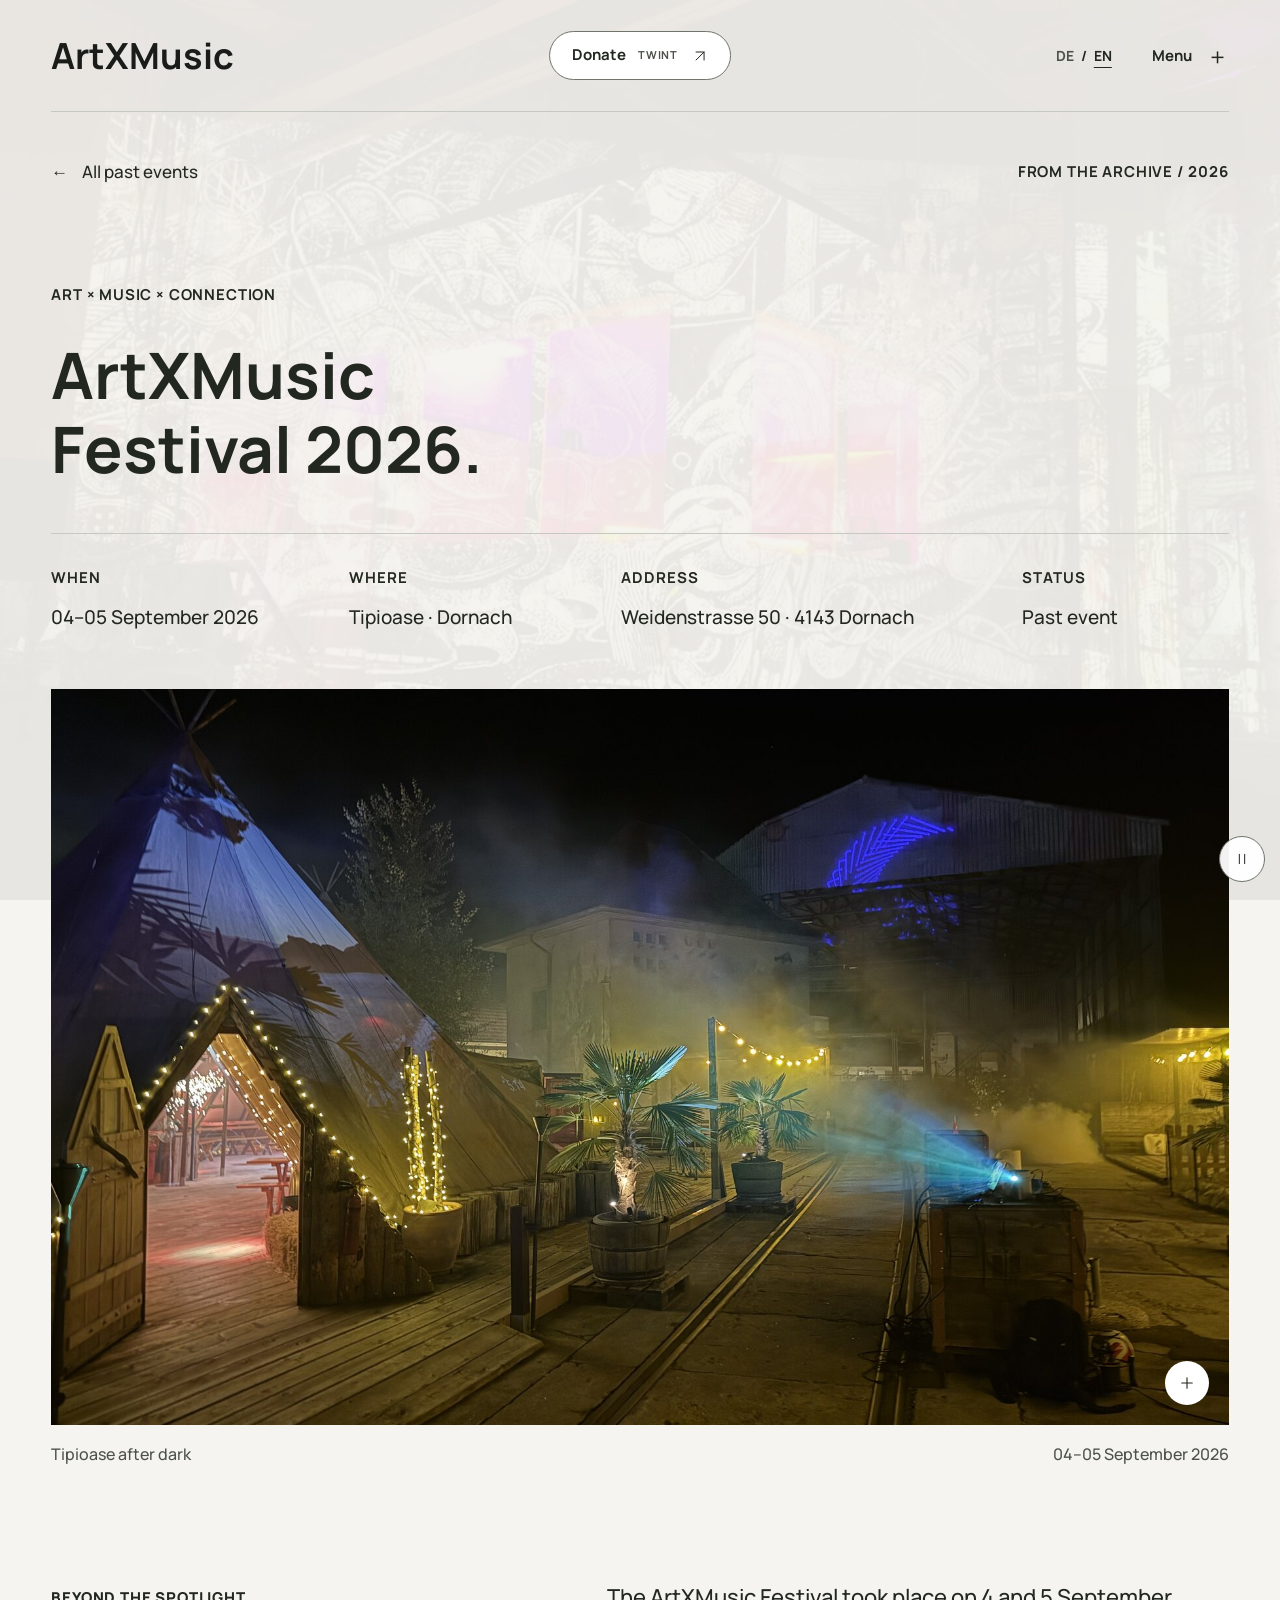
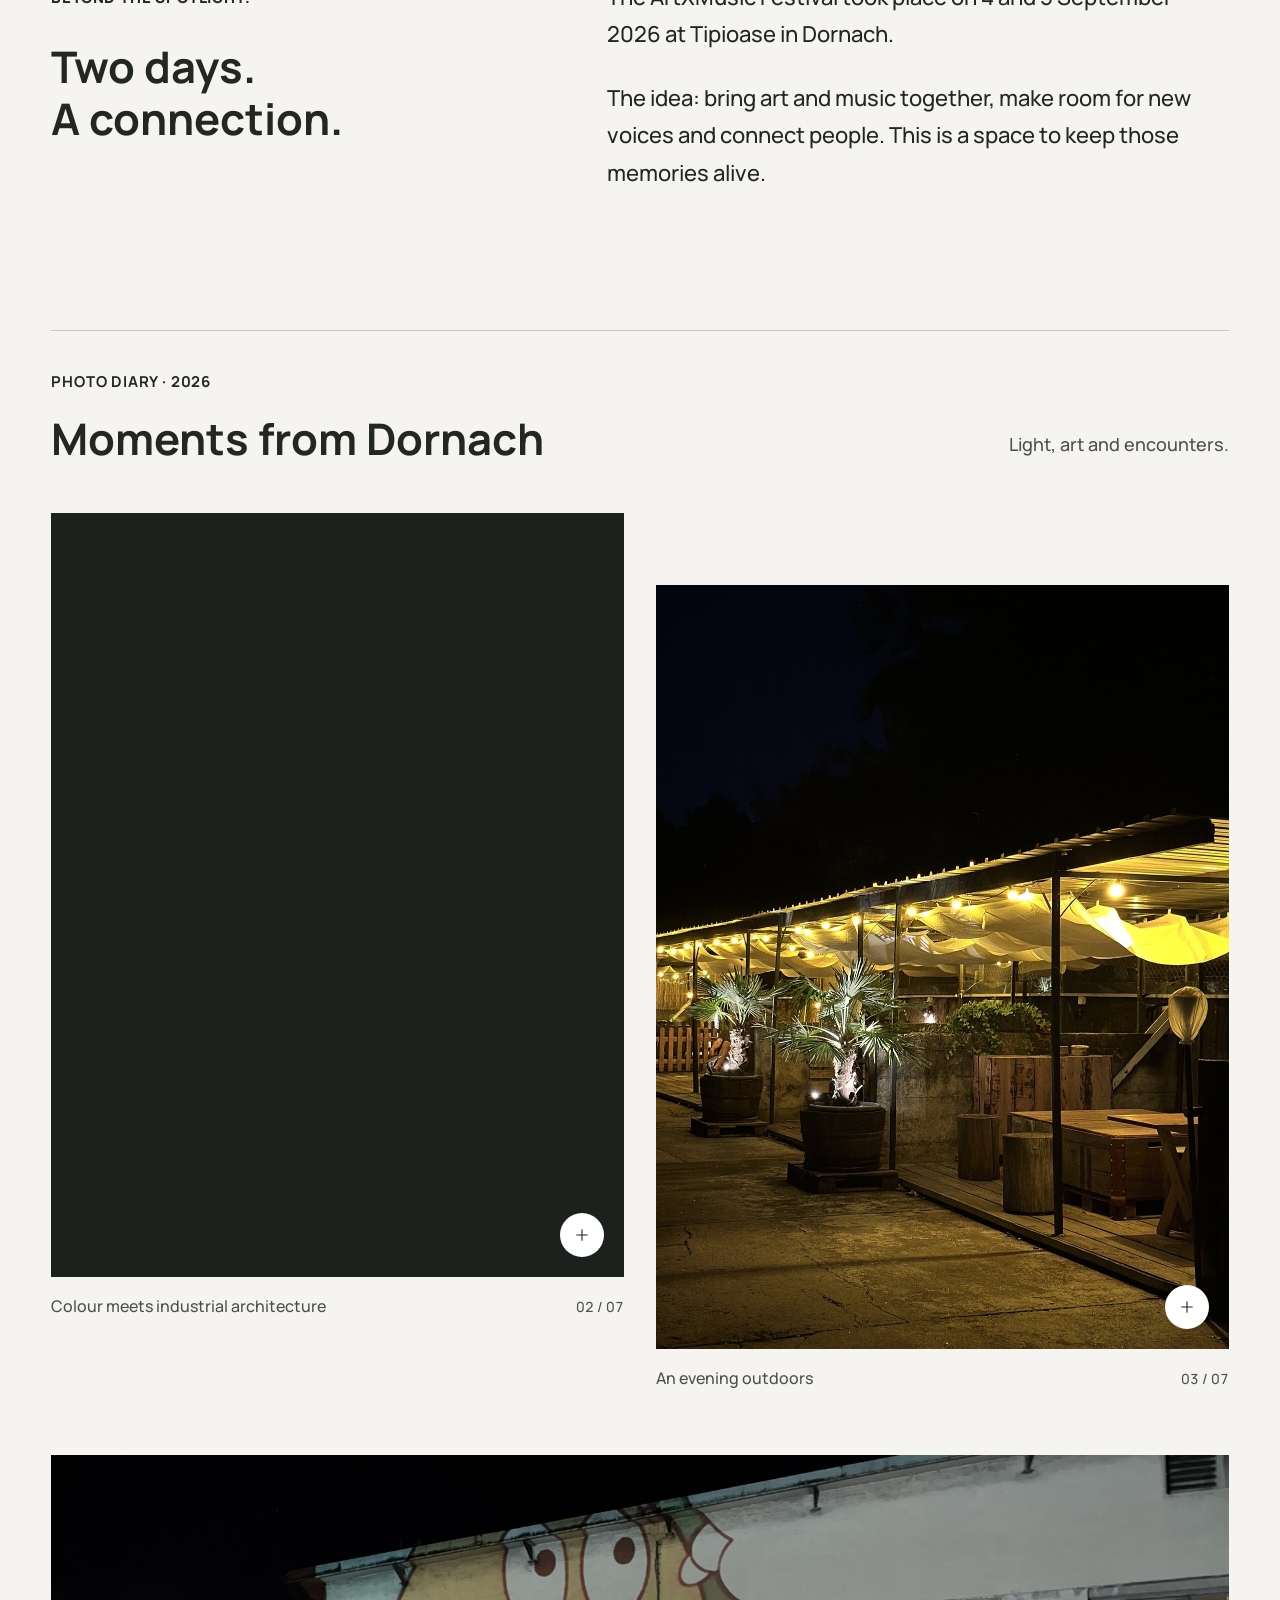
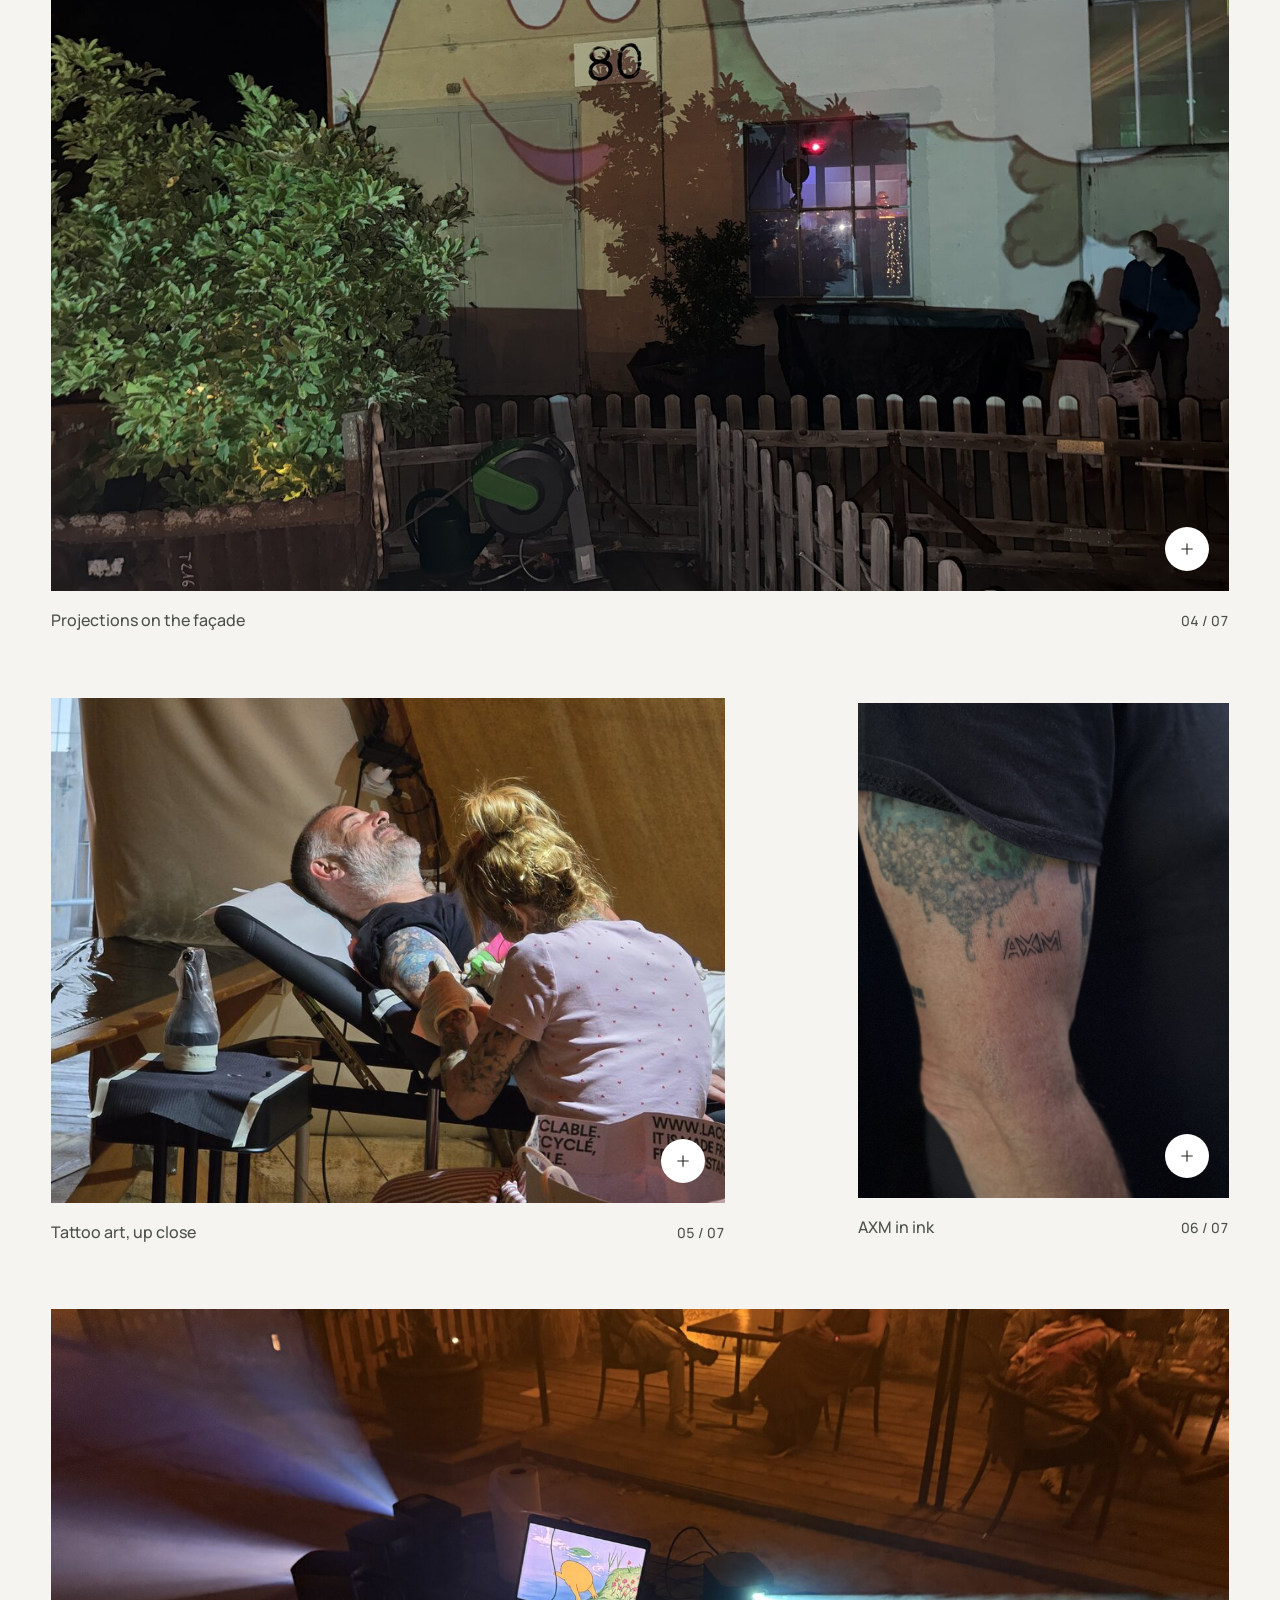
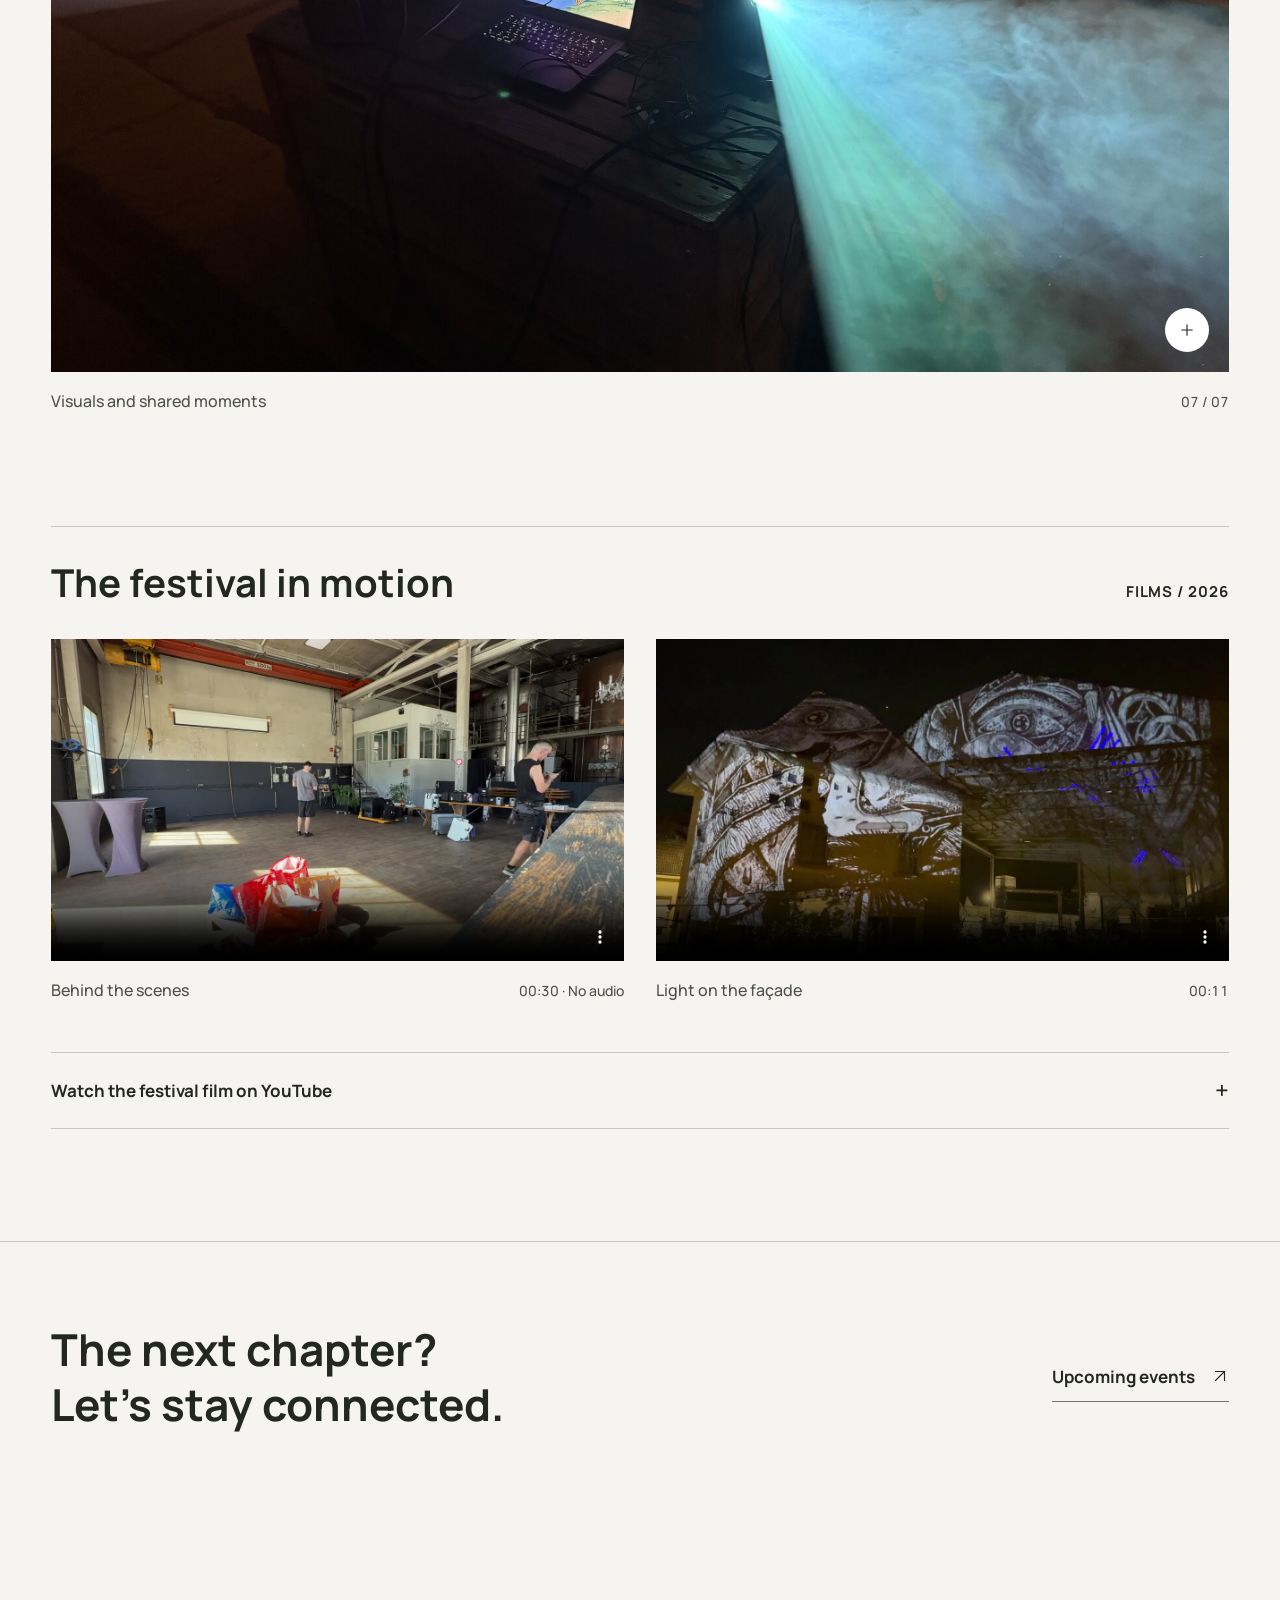
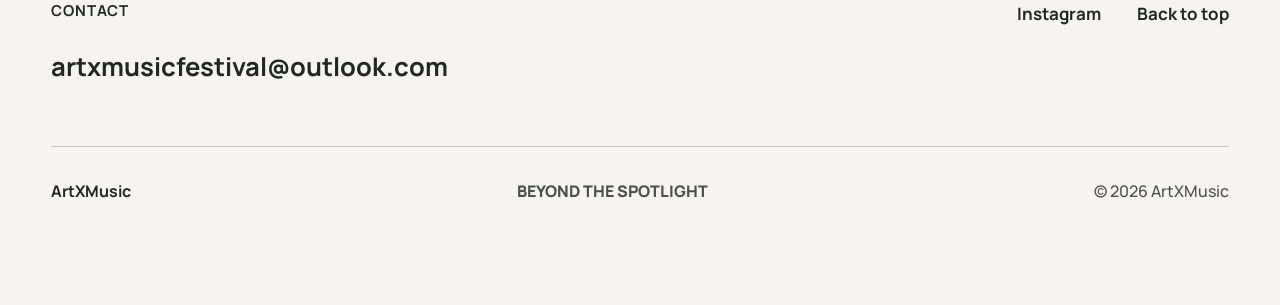
==== commit 3ae35dcb: "Add files via upload" ====
--- a/festival-2026.html
+++ b/festival-2026.html
@@ -8,9 +8,9 @@
   <title data-i18n="t070">Festival 2026 — Recap · ArtXMusic</title>
   <link rel="icon" href="assets/favicon.svg" type="image/svg+xml">
   <link rel="preload" href="assets/fonts/manrope-latin-variable.woff2" as="font" type="font/woff2" crossorigin>
-  <link rel="stylesheet" href="styles.css?v=20261103-editorial-01">
-  <link rel="stylesheet" href="layout.css?v=20261103-editorial-01">
-  <script src="i18n.js?v=20261103-editorial-01" defer></script>
+  <link rel="stylesheet" href="styles.css?v=20261103-refinements-05">
+  <link rel="stylesheet" href="layout.css?v=20261103-refinements-05">
+  <script src="i18n.js?v=20261103-support-07" defer></script>
   <script src="donations.js?v=20261102-2208" defer></script>
   <script src="background-video.js?v=20261103-editorial-01" defer></script>
   <script src="app.js?v=20261103-editorial-01" defer></script>
@@ -43,7 +43,7 @@
   <main id="main">
     <div class="page-width"><div class="event-detail-header"><a class="back-link" href="index.html#vergangene-events"><span aria-hidden="true">←</span> <span data-i18n="t071">All past events</span></a><span class="eyebrow"><span data-i18n="t072">FROM THE ARCHIVE / 2026</span></span></div><section class="detail-hero" aria-labelledby="festival-title"><span class="eyebrow"><span data-i18n="t073">ART × MUSIC × CONNECTION</span></span><h1 id="festival-title">ArtXMusic<br><span class="title-rest">Festival 2026.</span></h1><dl class="detail-meta"><div><dt><span data-i18n="t074">WHEN</span></dt><dd><span data-i18n="t075">04–05 September 2026</span></dd></div><div><dt><span data-i18n="t076">WHERE</span></dt><dd>Tipioase · Dornach</dd></div><div><dt><span data-i18n="t077">ADDRESS</span></dt><dd>Weidenstrasse 50 · 4143 Dornach</dd></div><div><dt>STATUS</dt><dd><span data-i18n="t078">Past event</span></dd></div></dl></section>
     <figure class="festival-cover"><button class="detail-image" data-open-photo aria-label="Enlarge photo" data-i18n-aria-label="gallery.enlarge" aria-describedby="caption-tipioase-night"><img src="assets/festival-2026/tipioase-night.jpg" srcset="assets/festival-2026/tipioase-night-800.jpg 800w, assets/festival-2026/tipioase-night.jpg 1800w" sizes="(max-width: 1600px) 90vw, 1480px" width="1800" height="1350" alt="A lit tipi, potted palms and light projections on the festival grounds at night." data-i18n-alt="gallery.tipioase-night.alt" data-full-src="assets/festival-2026/tipioase-night.jpg" fetchpriority="high"><span class="image-arrow" aria-hidden="true"><svg class="action-icon" viewBox="0 0 24 24" fill="none" aria-hidden="true" focusable="false"><path d="M12 5v14M5 12h14"/></svg></span></button><figcaption id="caption-tipioase-night" class="gallery-caption"><span data-photo-label data-i18n="gallery.tipioase-night.caption">Tipioase after dark</span><span data-i18n="t075">04–05 September 2026</span></figcaption></figure>
-    <section class="detail-intro" aria-labelledby="memory-title"><div><span class="eyebrow">BEYOND THE SPOTLIGHT.</span><h2 id="memory-title"><span data-i18n="t081">Two days.</span><br><span class="title-rest"><span data-i18n="t013">A connection.</span></span></h2></div><div><p><span data-i18n="t082">The ArtXMusic Festival took place on 4 and 5 September 2026 at Tipioase in Dornach.</span></p><p><span data-i18n="t083">The idea: bring art and music together, make room for new voices and connect people. This is a space to keep those memories alive.</span></p></div></section>
+    <section class="detail-intro" aria-labelledby="memory-title"><div><span class="eyebrow brand-motto">BEYOND THE SPOTLIGHT.</span><h2 id="memory-title"><span data-i18n="t081">Two days.</span><br><span class="title-rest"><span data-i18n="t013">A connection.</span></span></h2></div><div><p><span data-i18n="t082">The ArtXMusic Festival took place on 4 and 5 September 2026 at Tipioase in Dornach.</span></p><p><span data-i18n="t083">The idea: bring art and music together, make room for new voices and connect people. This is a space to keep those memories alive.</span></p></div></section>
     <section class="festival-gallery" id="gallery" aria-labelledby="gallery-title">
       <div class="gallery-heading"><div><p class="eyebrow" data-i18n="gallery.label">Photo diary · 2026</p><h2 id="gallery-title" data-i18n="gallery.title">Moments from Dornach</h2></div><p class="small-note" data-i18n="gallery.note">Light, art and encounters.</p></div>
       <div class="festival-gallery-grid">
@@ -67,7 +67,7 @@
   </main>
   <footer class="site-footer" id="kontakt"><div class="page-width">
     <div class="footer-main"><div><span class="eyebrow" data-i18n="t003">Contact</span><a class="footer-email" href="mailto:artxmusicfestival@outlook.com">artxmusicfestival@outlook.com</a></div><div class="footer-links"><a href="https://www.instagram.com/artxmusicfestival/" target="_blank" rel="noopener noreferrer">Instagram</a><a href="#top" class="back-top" data-i18n="quiet.back">Back to top</a></div></div>
-    <div class="footer-bottom"><span class="footer-wordmark">ArtXMusic</span><span>BEYOND THE SPOTLIGHT</span><span>© 2026 ArtXMusic</span></div>
+    <div class="footer-bottom"><span class="footer-wordmark">ArtXMusic</span><span class="brand-motto">BEYOND THE SPOTLIGHT</span><span>© 2026 ArtXMusic</span></div>
   </div></footer>
   <dialog class="lightbox" id="photo-lightbox" aria-label="Festival photo viewer" data-i18n-aria-label="gallery.dialog" aria-describedby="photo-viewer-caption">
     <div class="lightbox-toolbar"><span class="lightbox-counter" data-photo-counter aria-live="polite" aria-atomic="true">01 / 07</span><div class="lightbox-controls"><button class="lightbox-nav" data-photo-prev aria-label="Previous photo" data-i18n-aria-label="gallery.previous"><svg class="action-icon" viewBox="0 0 24 24" fill="none" aria-hidden="true" focusable="false"><path d="m14 6-6 6 6 6"/></svg></button><button class="lightbox-nav" data-photo-next aria-label="Next photo" data-i18n-aria-label="gallery.next"><svg class="action-icon" viewBox="0 0 24 24" fill="none" aria-hidden="true" focusable="false"><path d="m10 6 6 6-6 6"/></svg></button><button class="lightbox-close" data-close-photo aria-label="Close image viewer" data-i18n-aria-label="t103"><svg class="action-icon" viewBox="0 0 24 24" fill="none" aria-hidden="true" focusable="false"><path d="m6 6 12 12M6 18 18 6"/></svg></button></div></div>
--- a/styles.css
+++ b/styles.css
@@ -4,6 +4,14 @@
   font-weight:400 700;
   font-display:swap;
   src:url('assets/fonts/manrope-latin-variable.woff2') format('woff2');
+}
+
+@font-face{
+  font-family:'Manrope';
+  font-style:normal;
+  font-weight:800;
+  font-display:swap;
+  src:url('assets/fonts/manrope-extra-bold-variable.ttf') format('truetype');
 }
 
 :root{
@@ -16,8 +24,8 @@
   --width:1480px;
   --font:'Manrope','Helvetica Neue',Helvetica,Arial,sans-serif;
   --weight-text:500;
-  --weight-label:600;
-  --weight-heading:600;
+  --weight-label:700;
+  --weight-heading:700;
   --label-spacing:.06em;
   --control-line:#6e7469;
   --control-radius:999px;
--- a/layout.css
+++ b/layout.css
@@ -5,6 +5,7 @@
 h2{font-size:clamp(44px,3.8vw,76px);line-height:1.18}
 .section-space{padding-block:112px}
 .eyebrow{font-size:15px;letter-spacing:.055em;line-height:1.6}
+.menu-toggle,.event-tabs button,.count,.language-switch,.footer-links,.application-email,.instagram-note{font-weight:var(--weight-label)}
 .small-note,.section-topline>.small-note,.team-intro .small-note{font-size:17px;line-height:1.65}
 .site-background::after{background:rgba(245,244,240,.94)}
 .site-header{min-height:112px;max-width:var(--width)}
@@ -38,16 +39,17 @@
 .hero-film figcaption{font-size:15px;line-height:1.65;margin-top:14px;color:var(--muted)}
 .featured-event-footer{padding-block:28px 32px;gap:48px;border-bottom:0}
 .featured-event-footer p{font-size:21px;line-height:1.6;max-width:48ch}
+.copy-line{display:block}
 .manifesto-strip{padding:28px 0;margin:0;background:var(--white);border-block:1px solid var(--line)}
 .manifesto-strip>div{padding:0;border:0;align-items:center;gap:24px}
-.strip-message,.strip-motto{font-size:clamp(17px,1.35vw,26px);line-height:1.35;font-weight:600;letter-spacing:0}
+.strip-message,.strip-motto{font-size:clamp(17px,1.35vw,26px);line-height:1.35;font-weight:var(--weight-label);letter-spacing:0}
 .section-topline{margin-bottom:24px;gap:40px}
 .section-heading{margin-bottom:36px}
 .event-tabs{gap:40px}
 .event-tabs button{font-size:18px;line-height:1.5;min-height:68px;padding-block:18px}
 .count{font-size:14px}
 .future-panel{column-gap:7%;row-gap:32px;padding:40px;margin-top:32px;background:#ffffffeb;grid-template-columns:minmax(0,.9fr) minmax(0,1.6fr)}
-.future-label{font-size:32px;font-weight:600;line-height:1.35;letter-spacing:0;text-transform:none;max-width:14ch}
+.future-label{font-size:32px;font-weight:var(--weight-heading);line-height:1.35;letter-spacing:0;text-transform:none;max-width:14ch}
 .future-copy h3{font-size:36px;line-height:1.25;margin-bottom:16px}
 .future-copy p{font-size:21px;line-height:1.6}
 .future-copy .secondary-copy{font-size:18px;line-height:1.65;margin-top:16px}
@@ -60,7 +62,7 @@
 .event-card-copy .eyebrow,.video-heading .eyebrow,.event-detail-header>.eyebrow{font-size:15px}
 .archive-feature{padding-block:104px 120px;background:var(--paper)}
 .archive-heading{display:flex;justify-content:space-between;align-items:end;gap:48px;margin-bottom:44px}
-.archive-heading h2{margin-top:20px;max-width:14ch}
+.archive-heading h2{margin-top:20px;max-width:22ch}
 .archive-date{font-size:18px;line-height:1.65;text-align:right;max-width:25ch;padding-bottom:6px}
 .archive-layout{display:grid;grid-template-columns:minmax(0,1.8fr) minmax(0,.85fr);gap:6%;align-items:start}
 .archive-main-photo,.archive-detail-photo{display:block;position:relative;overflow:hidden;background:#1c211d}
@@ -102,10 +104,10 @@
 .donation-status{color:#eef0e9;font-size:16px;line-height:1.65;margin-top:22px}
 .site-footer{background:var(--paper);padding-block:80px 100px;border-top:0}
 .footer-main{padding-bottom:60px}
-.footer-email{font-size:clamp(23px,2vw,36px);line-height:1.5;font-weight:600}
+.footer-email{font-size:clamp(23px,2vw,36px);line-height:1.5;font-weight:var(--weight-label)}
 .footer-links{font-size:17px;gap:36px}
-.footer-bottom{font-size:14px;line-height:1.6}
-.footer-wordmark{font-size:36px}
+.footer-bottom{font-size:16px;line-height:1.6}
+.footer-wordmark{font-size:inherit;line-height:inherit}
 .event-detail-header{padding-block:36px}
 .back-link{font-size:17px}
 .detail-hero{padding-block:44px 56px}
@@ -235,9 +237,9 @@
   .site-footer{padding-block:56px 100px}
   .footer-email{font-size:21px;line-height:1.55;overflow-wrap:anywhere}
   .footer-links{font-size:16px;gap:28px}
-  .footer-bottom{font-size:13px}
-  .footer-wordmark{font-size:30px}
-  .footer-bottom>span:nth-child(2){font-size:13px}
+  .footer-bottom{font-size:15px}
+  .footer-wordmark{font-size:inherit}
+  .footer-bottom>span:nth-child(2){font-size:inherit}
   .event-detail-header{padding-block:28px}
   .back-link{font-size:15px}
   .detail-hero h1{font-size:clamp(36px,8.5vw,54px);line-height:1.2}
@@ -271,3 +273,6 @@
 .background-toggle>span{gap:0}
 .background-toggle-icon{width:16px;height:16px}
 .background-toggle [data-i18n]{position:absolute;width:1px;height:1px;padding:0;margin:-1px;overflow:hidden;clip:rect(0,0,0,0);white-space:nowrap;border:0}
+
+/* The same family supplies a true extra-bold weight for the shared motto. */
+.strip-motto,.brand-motto{font-weight:800}
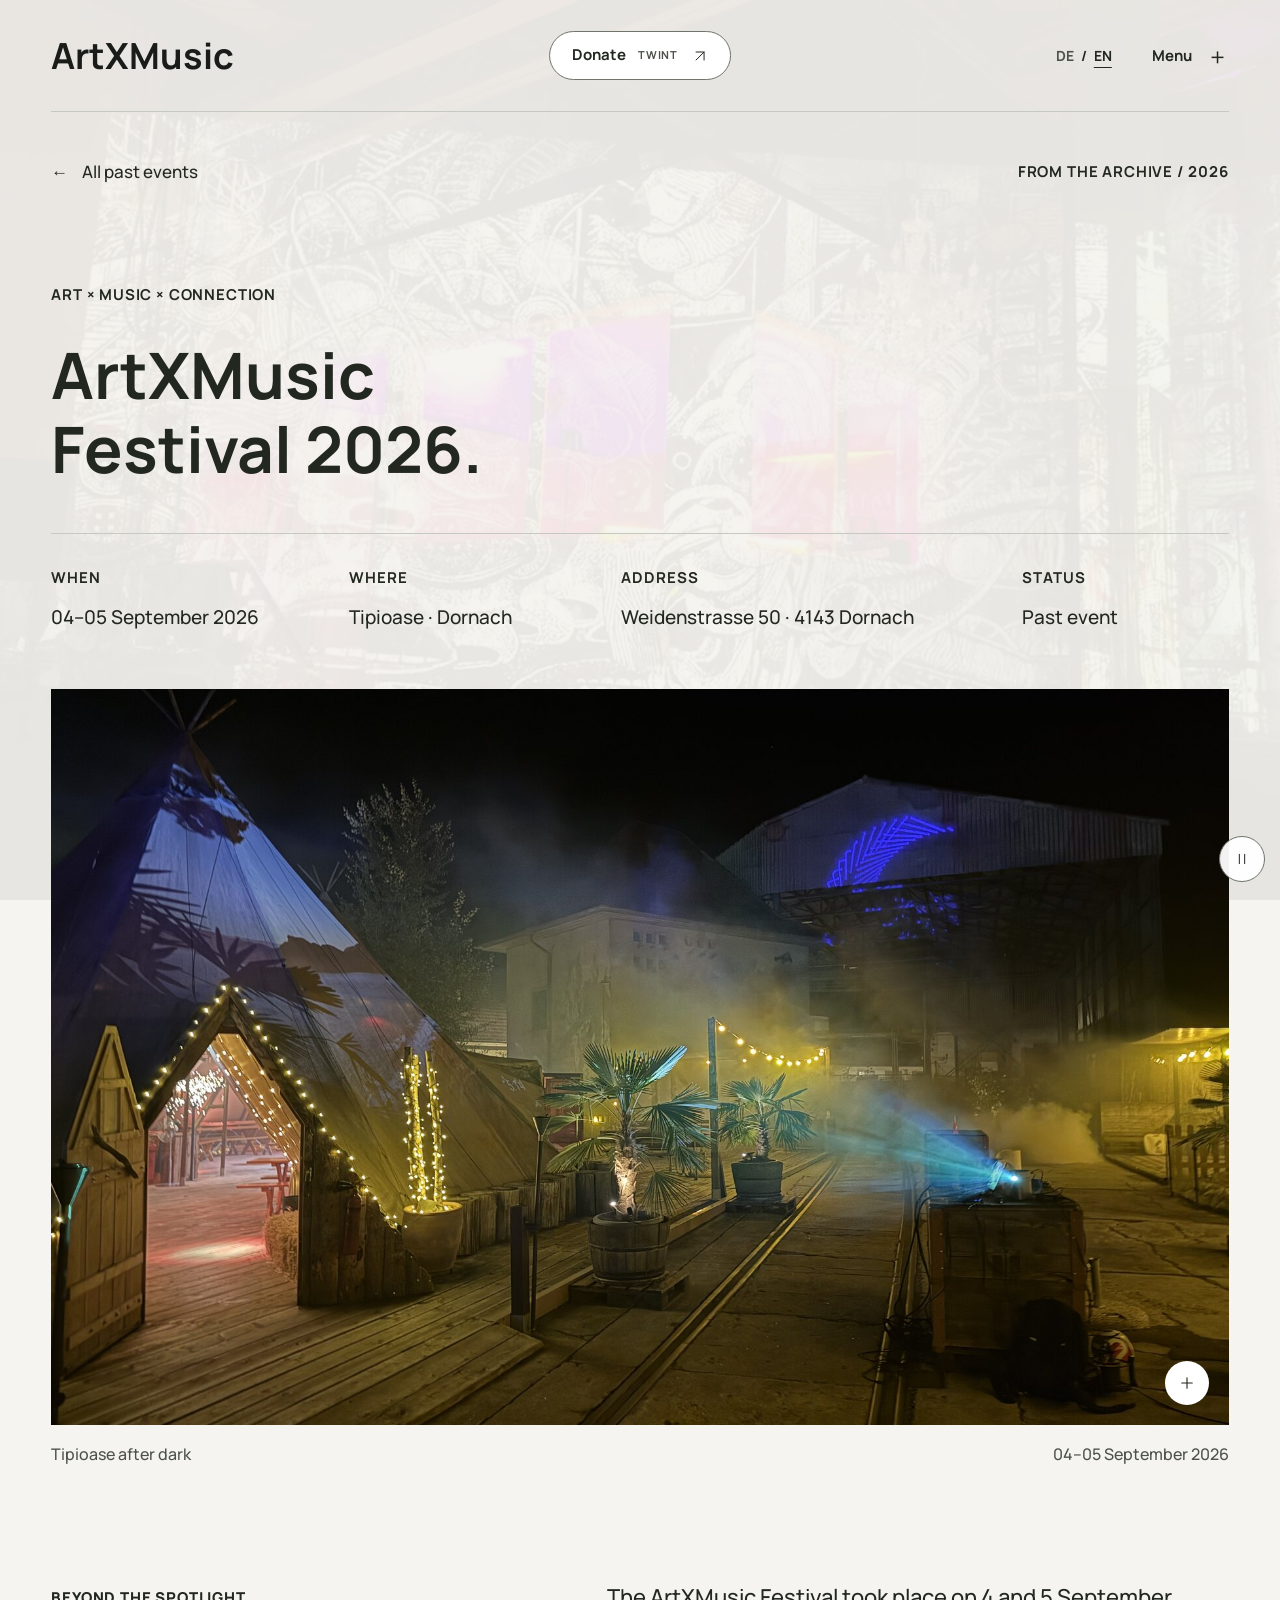
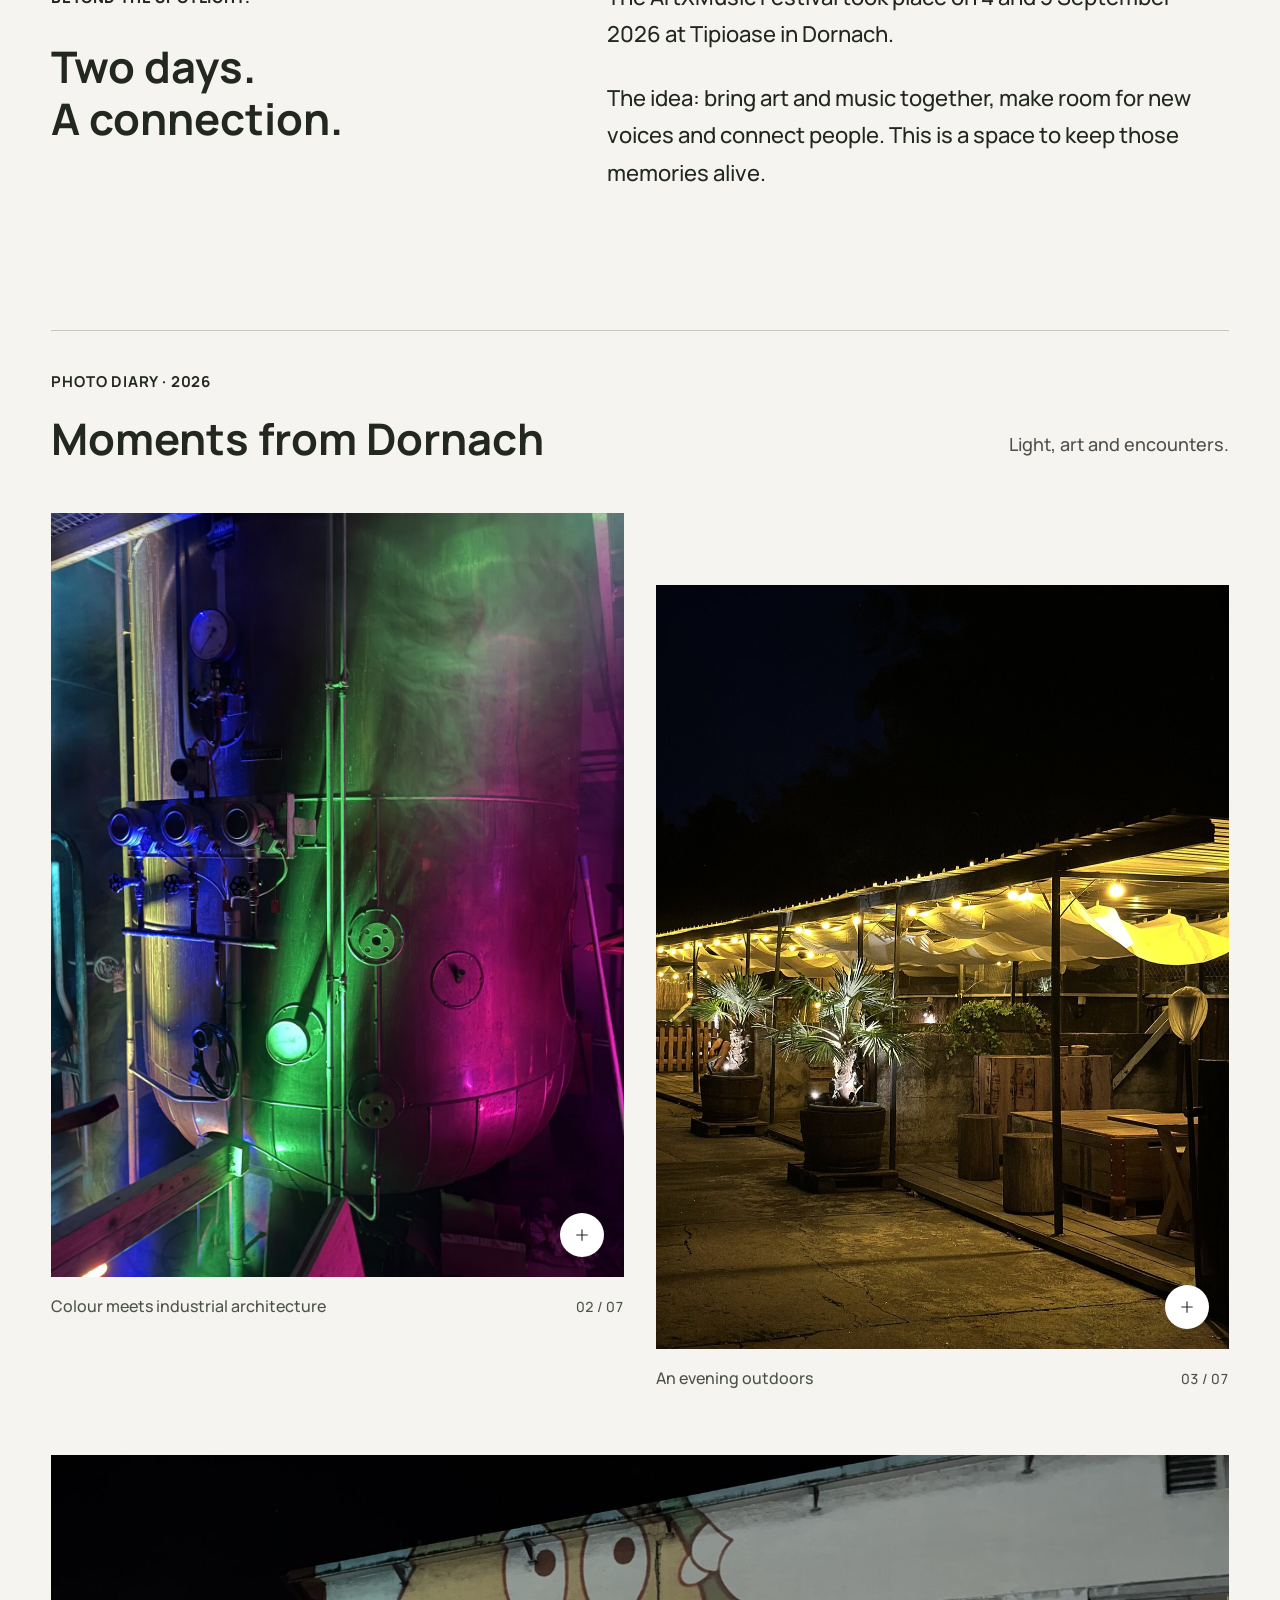
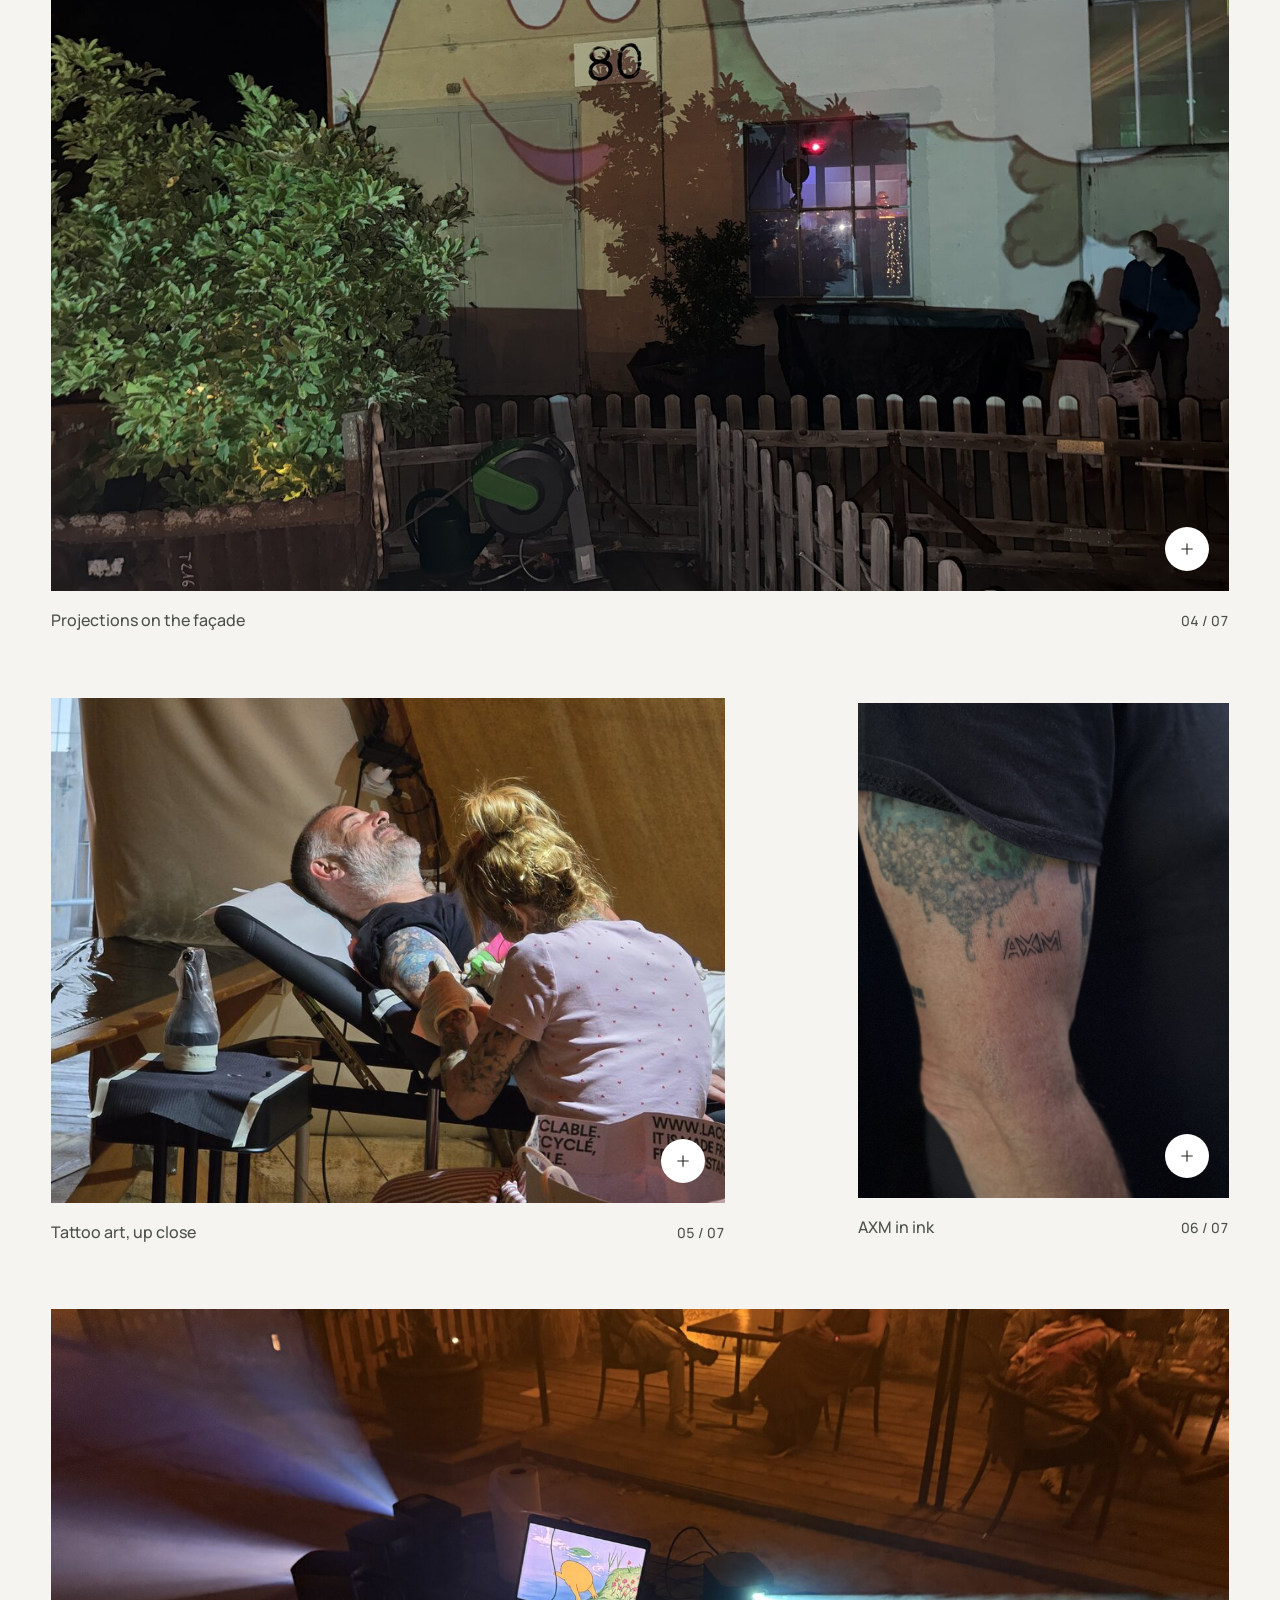
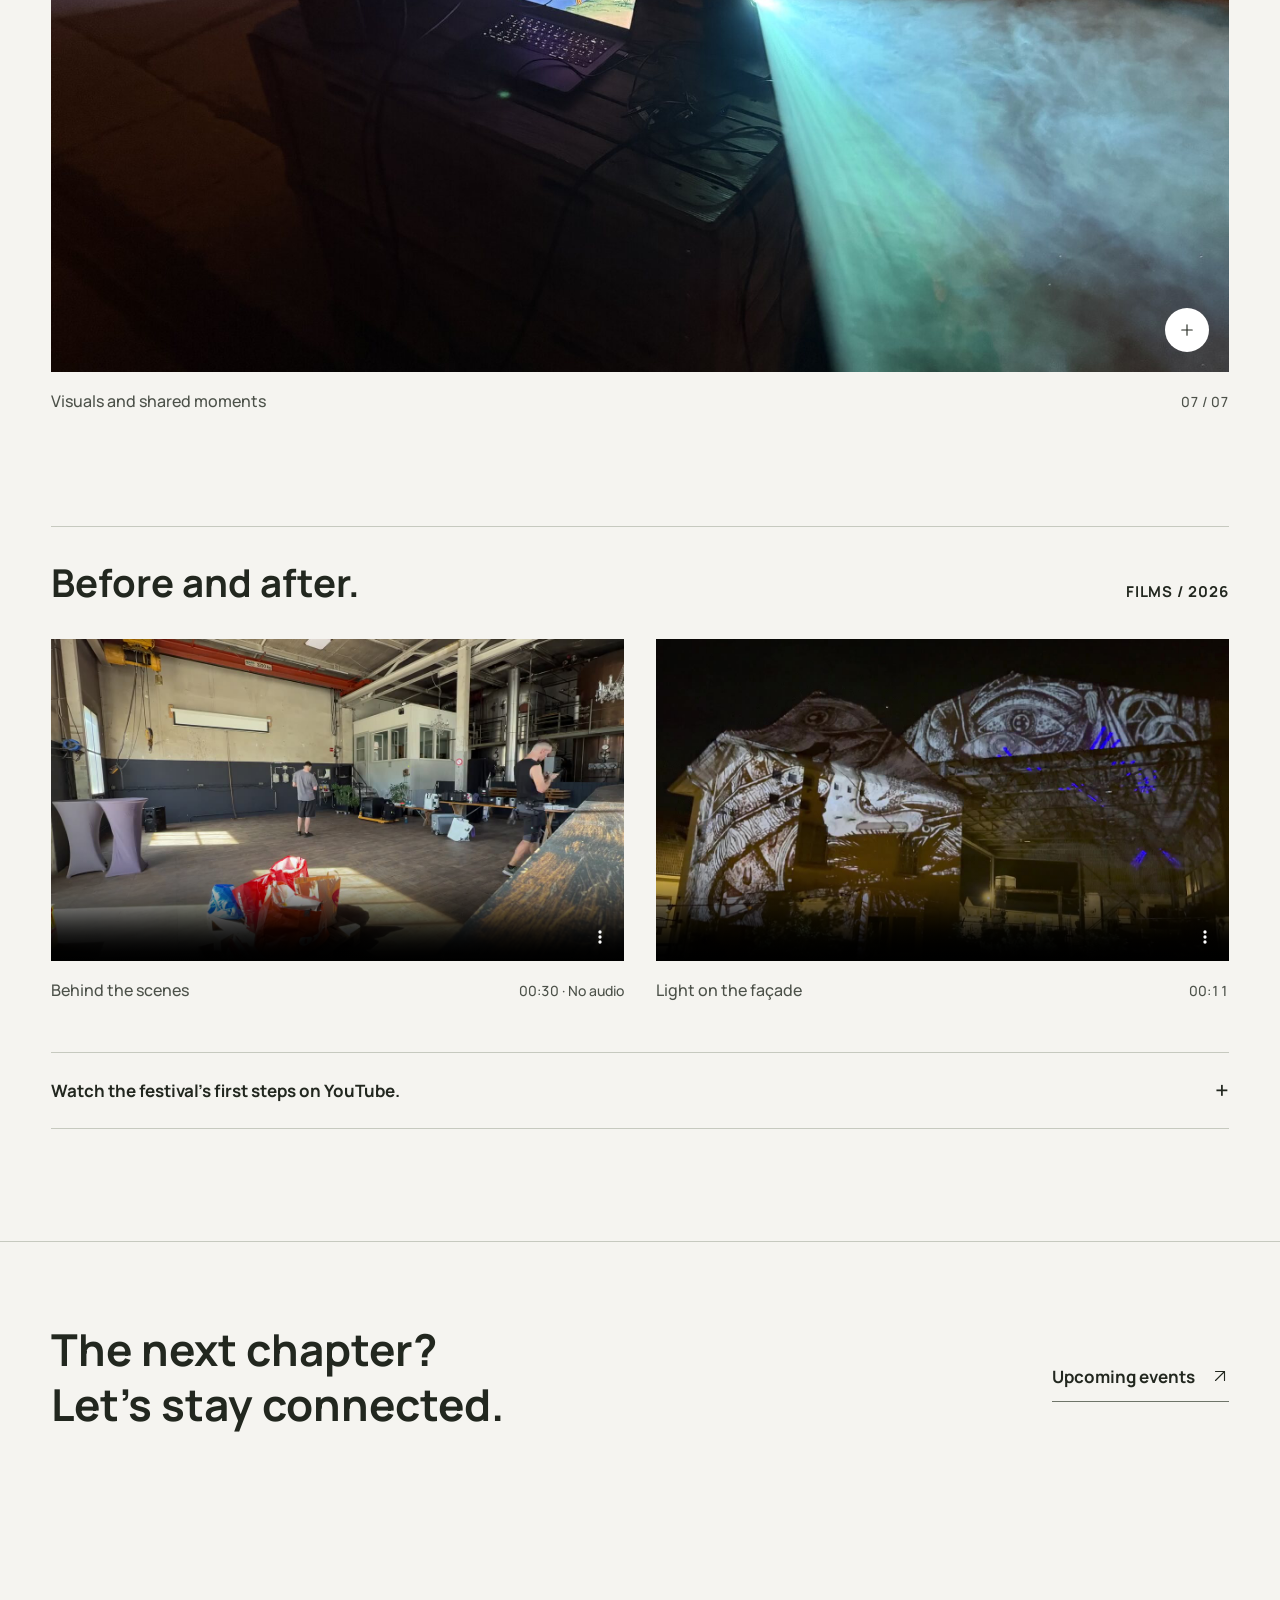
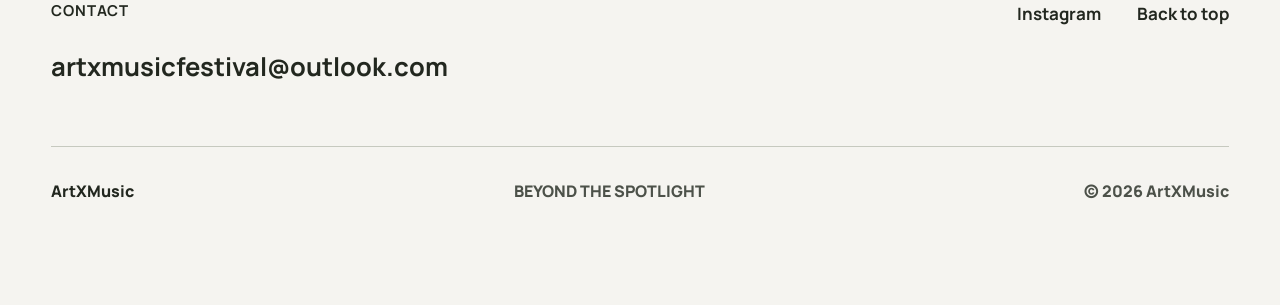
==== commit ea110fc7: "Add files via upload" ====
--- a/festival-2026.html
+++ b/festival-2026.html
@@ -9,8 +9,8 @@
   <link rel="icon" href="assets/favicon.svg" type="image/svg+xml">
   <link rel="preload" href="assets/fonts/manrope-latin-variable.woff2" as="font" type="font/woff2" crossorigin>
   <link rel="stylesheet" href="styles.css?v=20261103-refinements-05">
-  <link rel="stylesheet" href="layout.css?v=20261103-refinements-05">
-  <script src="i18n.js?v=20261103-support-07" defer></script>
+  <link rel="stylesheet" href="layout.css?v=20261103-archive-footer-08">
+  <script src="i18n.js?v=20261103-archive-footer-08" defer></script>
   <script src="donations.js?v=20261102-2208" defer></script>
   <script src="background-video.js?v=20261103-editorial-01" defer></script>
   <script src="app.js?v=20261103-editorial-01" defer></script>
@@ -56,12 +56,12 @@
       </div>
     </section>
     <section class="video-section" aria-labelledby="video-title">
-      <div class="video-heading"><h2 id="video-title" data-i18n="gallery.video.title">The festival in motion</h2><span class="eyebrow" data-i18n="t085">FILMS / 2026</span></div>
+      <div class="video-heading"><h2 id="video-title" data-i18n="gallery.video.title">Before and after.</h2><span class="eyebrow" data-i18n="t085">FILMS / 2026</span></div>
       <div class="festival-films">
         <figure class="festival-film"><video controls playsinline preload="none" poster="assets/festival-2026/behind-the-scenes-poster.jpg" data-festival-video aria-label="Behind the scenes" data-i18n-aria-label="gallery.video.setup"><source src="assets/festival-2026/behind-the-scenes.mp4" type="video/mp4"></video><figcaption class="gallery-caption"><span data-i18n="gallery.video.setup">Behind the scenes</span><span class="film-duration">00:30 · <span data-i18n="gallery.video.silent">No audio</span></span></figcaption></figure>
         <figure class="festival-film"><video controls playsinline preload="none" poster="assets/festival-2026/facade-film-poster.jpg" data-festival-video aria-label="Light on the façade" data-i18n-aria-label="gallery.video.facade"><source src="assets/festival-2026/facade-film.mp4" type="video/mp4"></video><figcaption class="gallery-caption"><span data-i18n="gallery.video.facade">Light on the façade</span><span class="film-duration">00:11</span></figcaption></figure>
       </div>
-      <details class="archive-film"><summary><span data-i18n="gallery.youtube">Watch the festival film on YouTube</span></summary><div class="video-shell"><button class="video-play" data-load-video><svg class="action-icon" viewBox="0 0 24 24" fill="none" aria-hidden="true" focusable="false"><path d="m8 5 11 7-11 7Z"/></svg><span data-i18n="t086">Load festival video from YouTube</span></button></div><p class="video-privacy"><span data-i18n="t087">Loading this video connects your browser to YouTube.</span> <a href="https://www.youtube.com/watch?v=p3mfjIPnBfQ" target="_blank" rel="noopener noreferrer"><u><span data-i18n="t088">Watch directly on YouTube ↗</span></u></a></p></details>
+      <details class="archive-film"><summary><span data-i18n="gallery.youtube">Watch the festival’s first steps on YouTube.</span></summary><div class="video-shell"><button class="video-play" data-load-video><svg class="action-icon" viewBox="0 0 24 24" fill="none" aria-hidden="true" focusable="false"><path d="m8 5 11 7-11 7Z"/></svg><span data-i18n="t086">Load festival video from YouTube</span></button></div><p class="video-privacy"><span data-i18n="t087">Loading this video connects your browser to YouTube.</span> <a href="https://www.youtube.com/watch?v=p3mfjIPnBfQ" target="_blank" rel="noopener noreferrer"><u><span data-i18n="t088">Watch directly on YouTube ↗</span></u></a></p></details>
     </section></div>
     <section class="event-next"><div class="page-width"><h2><span data-i18n="t089">The next chapter?</span><br><span class="title-rest"><span data-i18n="t090">Let’s stay connected.</span></span></h2><a class="text-link" href="index.html#events"><span data-i18n="t022">Upcoming events</span> <svg class="action-icon" viewBox="0 0 24 24" fill="none" aria-hidden="true" focusable="false"><path d="M6 18 18 6M6 6h12v12"/></svg></a></div></section>
   </main>
--- a/layout.css
+++ b/layout.css
@@ -20,7 +20,8 @@
 .solid-button{font-size:17px;min-height:56px;padding:15px 24px;gap:32px}
 .text-link{font-size:17px;min-height:50px}
 .featured-event{padding-top:40px}
-.hero-meta{font-size:15px;line-height:1.65;gap:32px}
+.hero-meta{grid-template-columns:1fr;font-size:15px;line-height:1.65;gap:32px}
+.hero-meta>span:last-child{text-align:left}
 .featured-event-grid{grid-template-columns:minmax(0,1.2fr) minmax(0,.8fr);gap:6%;align-items:center;padding-block:40px 48px}
 .hero-copy{min-width:0;padding-block:12px}
 .featured-event h1{font-size:clamp(64px,5.6vw,112px);line-height:1.15;margin-top:20px;max-width:13ch}
@@ -63,7 +64,8 @@
 .archive-feature{padding-block:104px 120px;background:var(--paper)}
 .archive-heading{display:flex;justify-content:space-between;align-items:end;gap:48px;margin-bottom:44px}
 .archive-heading h2{margin-top:20px;max-width:22ch}
-.archive-date{font-size:18px;line-height:1.65;text-align:right;max-width:25ch;padding-bottom:6px}
+.archive-venue{display:inline-block;white-space:nowrap}
+.archive-date{font-size:18px;line-height:1.65;text-align:right;max-width:none;padding-bottom:6px;white-space:nowrap;flex-shrink:0}
 .archive-layout{display:grid;grid-template-columns:minmax(0,1.8fr) minmax(0,.85fr);gap:6%;align-items:start}
 .archive-main-photo,.archive-detail-photo{display:block;position:relative;overflow:hidden;background:#1c211d}
 .archive-main-photo img{aspect-ratio:4/3;object-fit:cover;object-position:center 58%}
@@ -107,6 +109,7 @@
 .footer-email{font-size:clamp(23px,2vw,36px);line-height:1.5;font-weight:var(--weight-label)}
 .footer-links{font-size:17px;gap:36px}
 .footer-bottom{font-size:16px;line-height:1.6}
+.footer-bottom>span{font-size:inherit;line-height:inherit;font-weight:800}
 .footer-wordmark{font-size:inherit;line-height:inherit}
 .event-detail-header{padding-block:36px}
 .back-link{font-size:17px}
@@ -148,6 +151,8 @@
   .featured-event h1{font-size:clamp(64px,8vw,96px);max-width:16ch}
   .hero-film-link video{height:clamp(360px,55vw,620px)}
   .hero-film figcaption{font-size:15px}
+  .archive-heading{display:block}
+  .archive-date{text-align:left;margin-top:24px}
   .archive-layout{gap:40px;grid-template-columns:minmax(0,1.5fr) minmax(0,1fr)}
   .about-grid,.participate-content{gap:6%}
   .donation-grid{gap:6%}
@@ -206,7 +211,7 @@
   .event-card-copy p{font-size:18px;line-height:1.65}
   .archive-feature{padding-block:72px}
   .archive-heading{display:block;margin-bottom:32px}
-  .archive-heading h2{font-size:40px;max-width:none;margin-top:16px}
+  .archive-heading h2{font-size:clamp(28px,8.4vw,40px);max-width:none;margin-top:16px}
   .archive-date{font-size:16px;text-align:left;max-width:none;padding:0;margin-top:20px}
   .archive-layout{grid-template-columns:1fr;gap:32px}
   .archive-main-photo .image-arrow{width:48px;height:48px}
